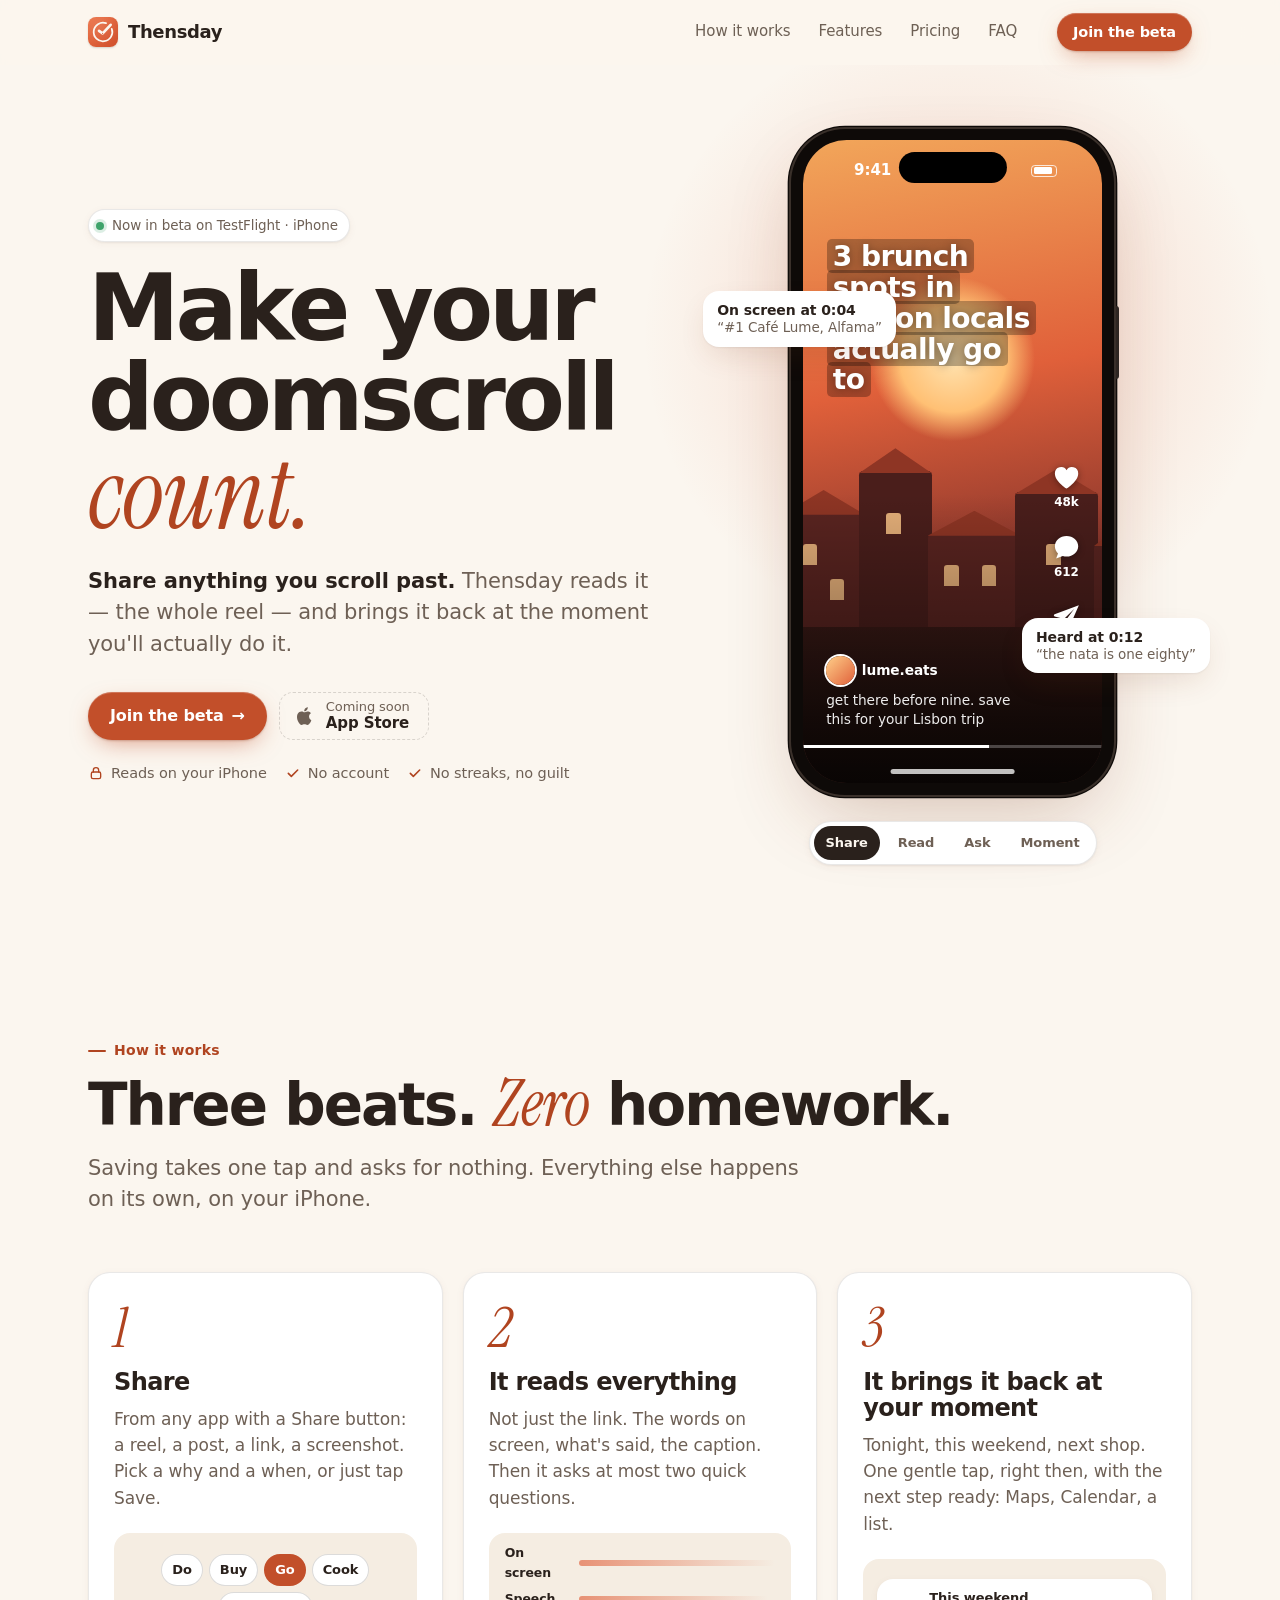
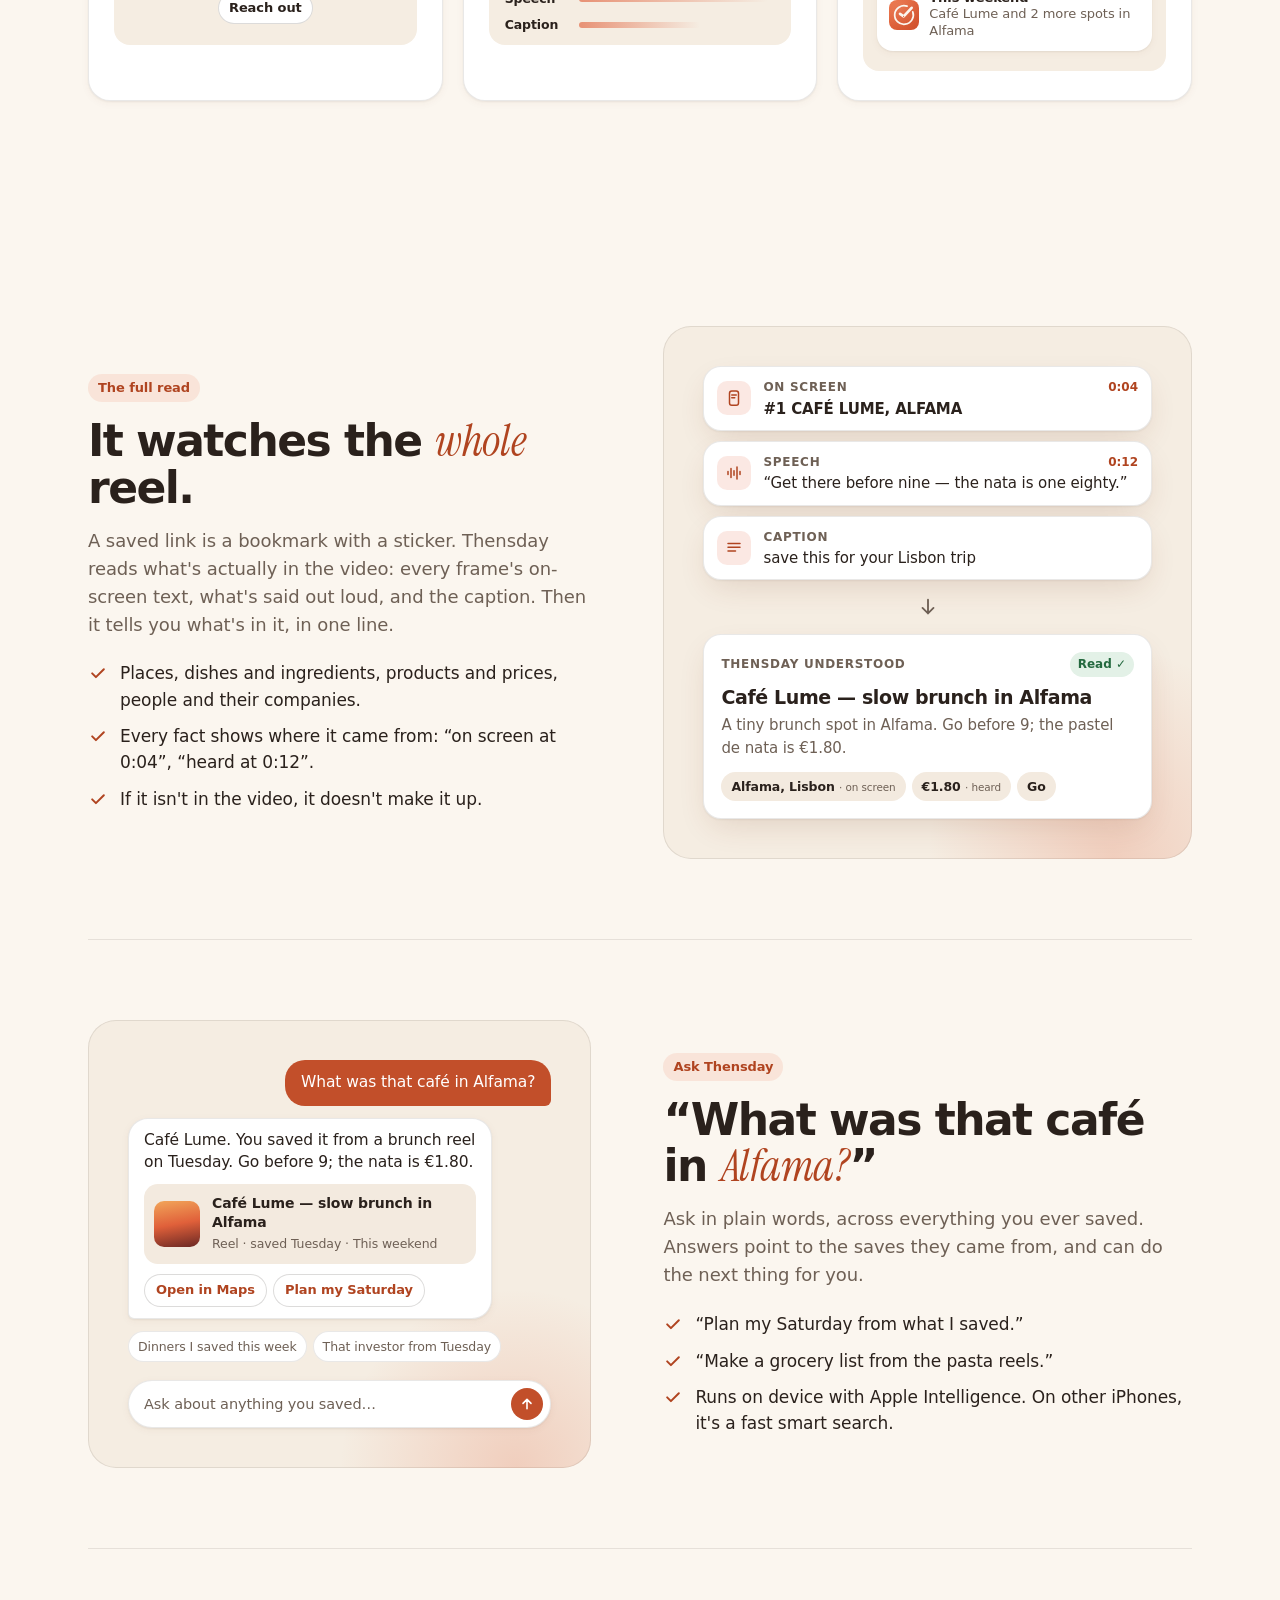
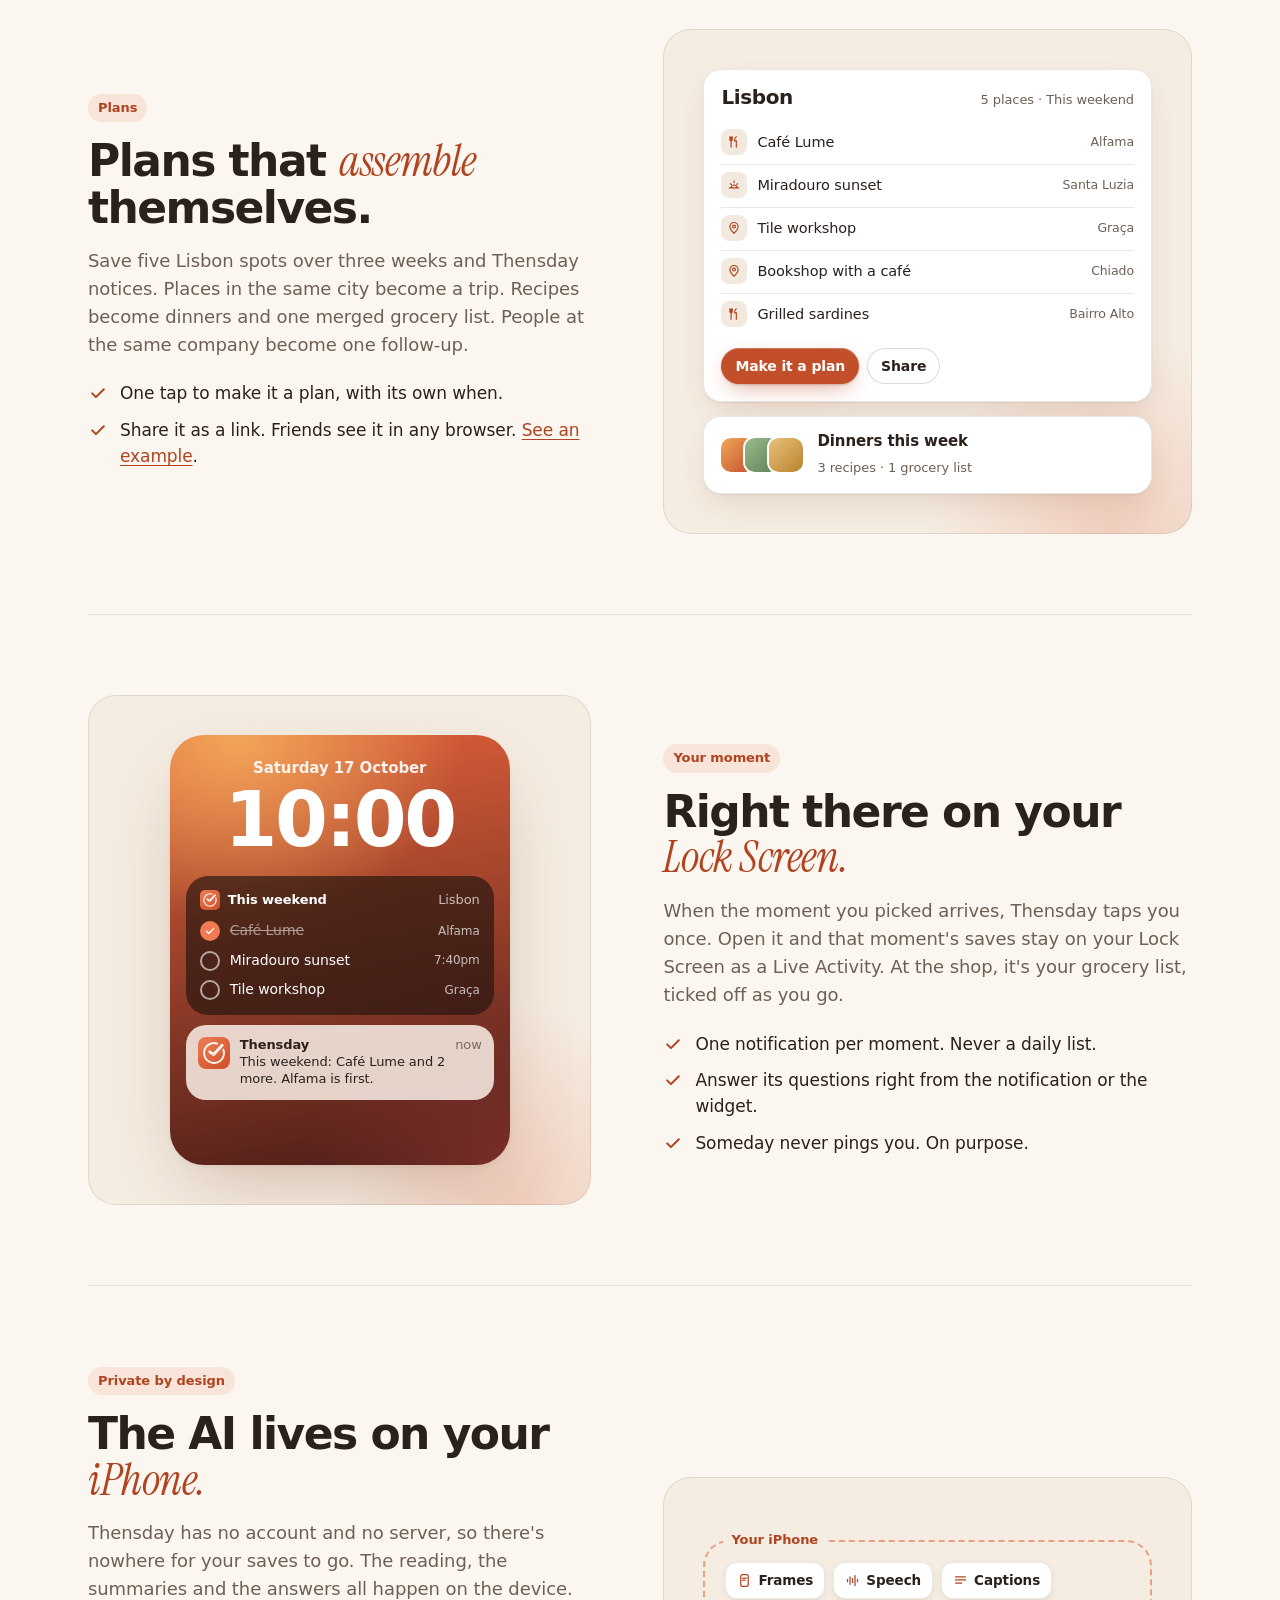
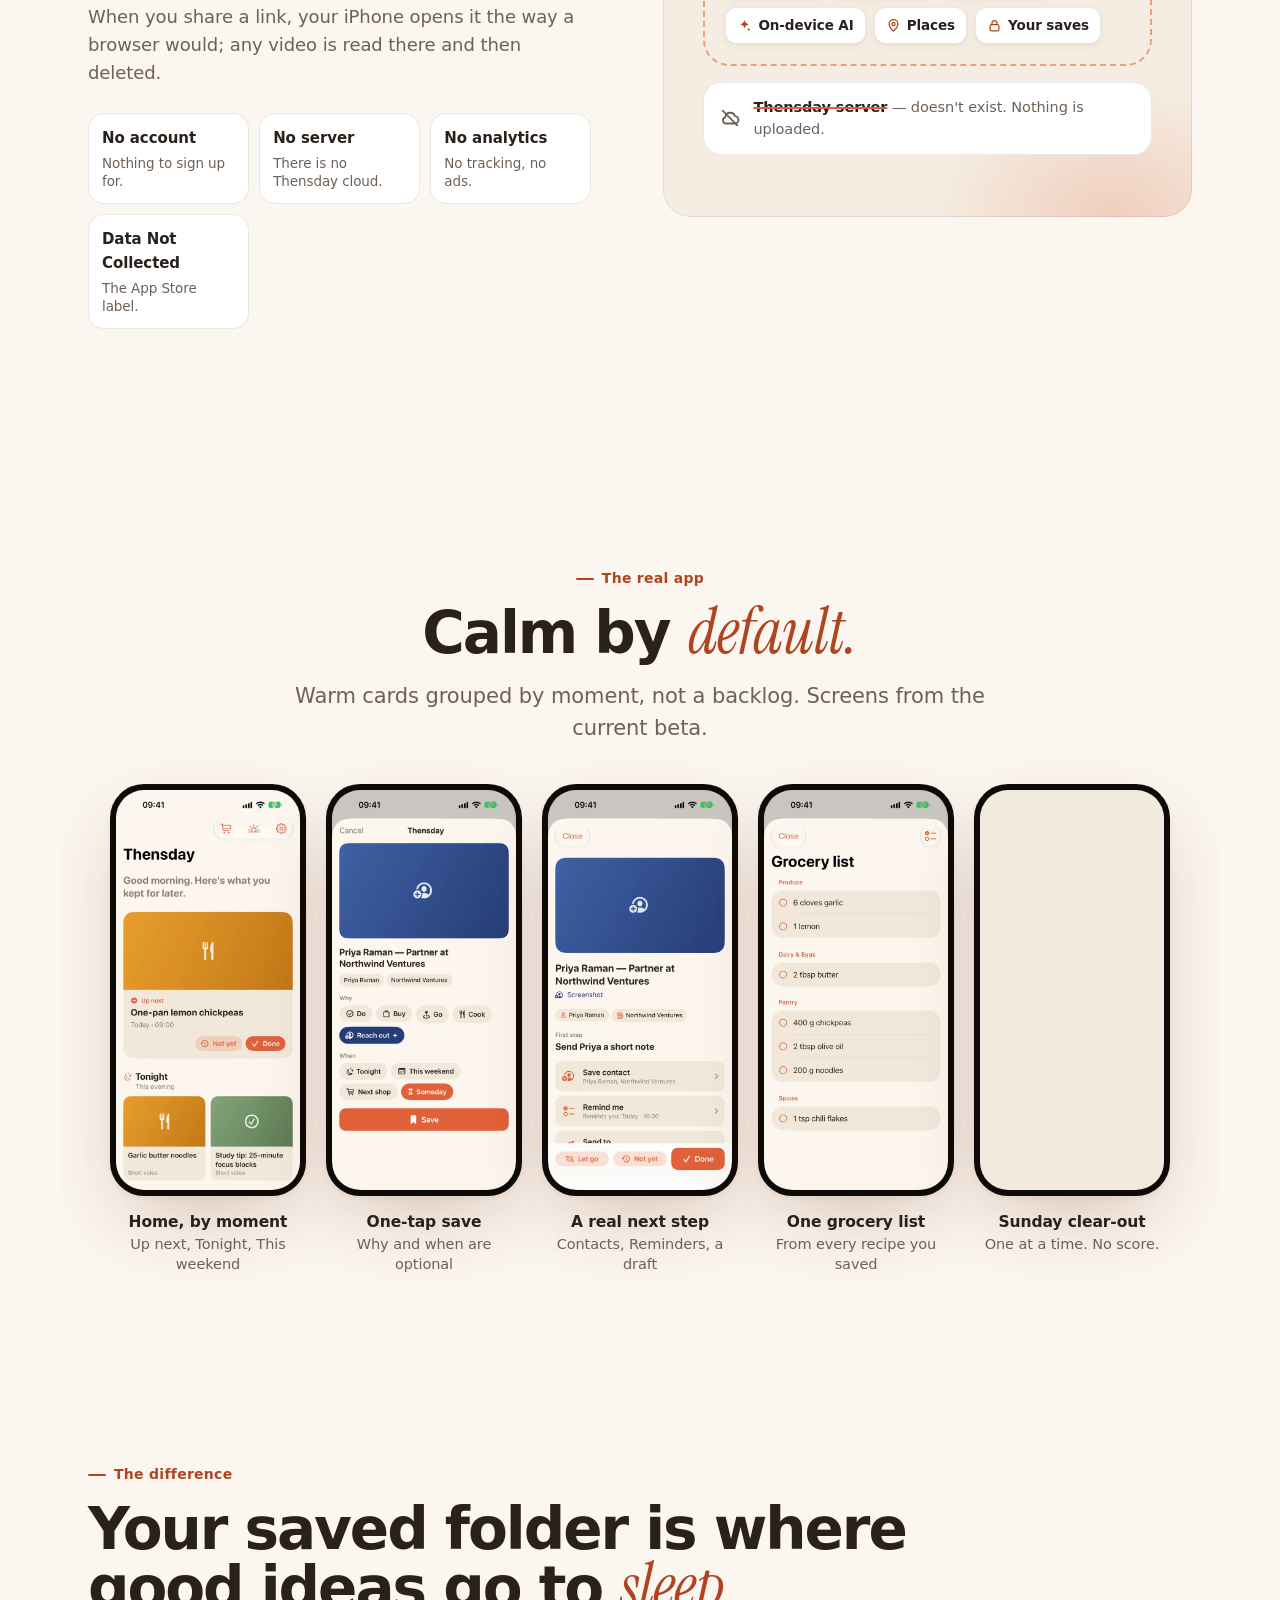
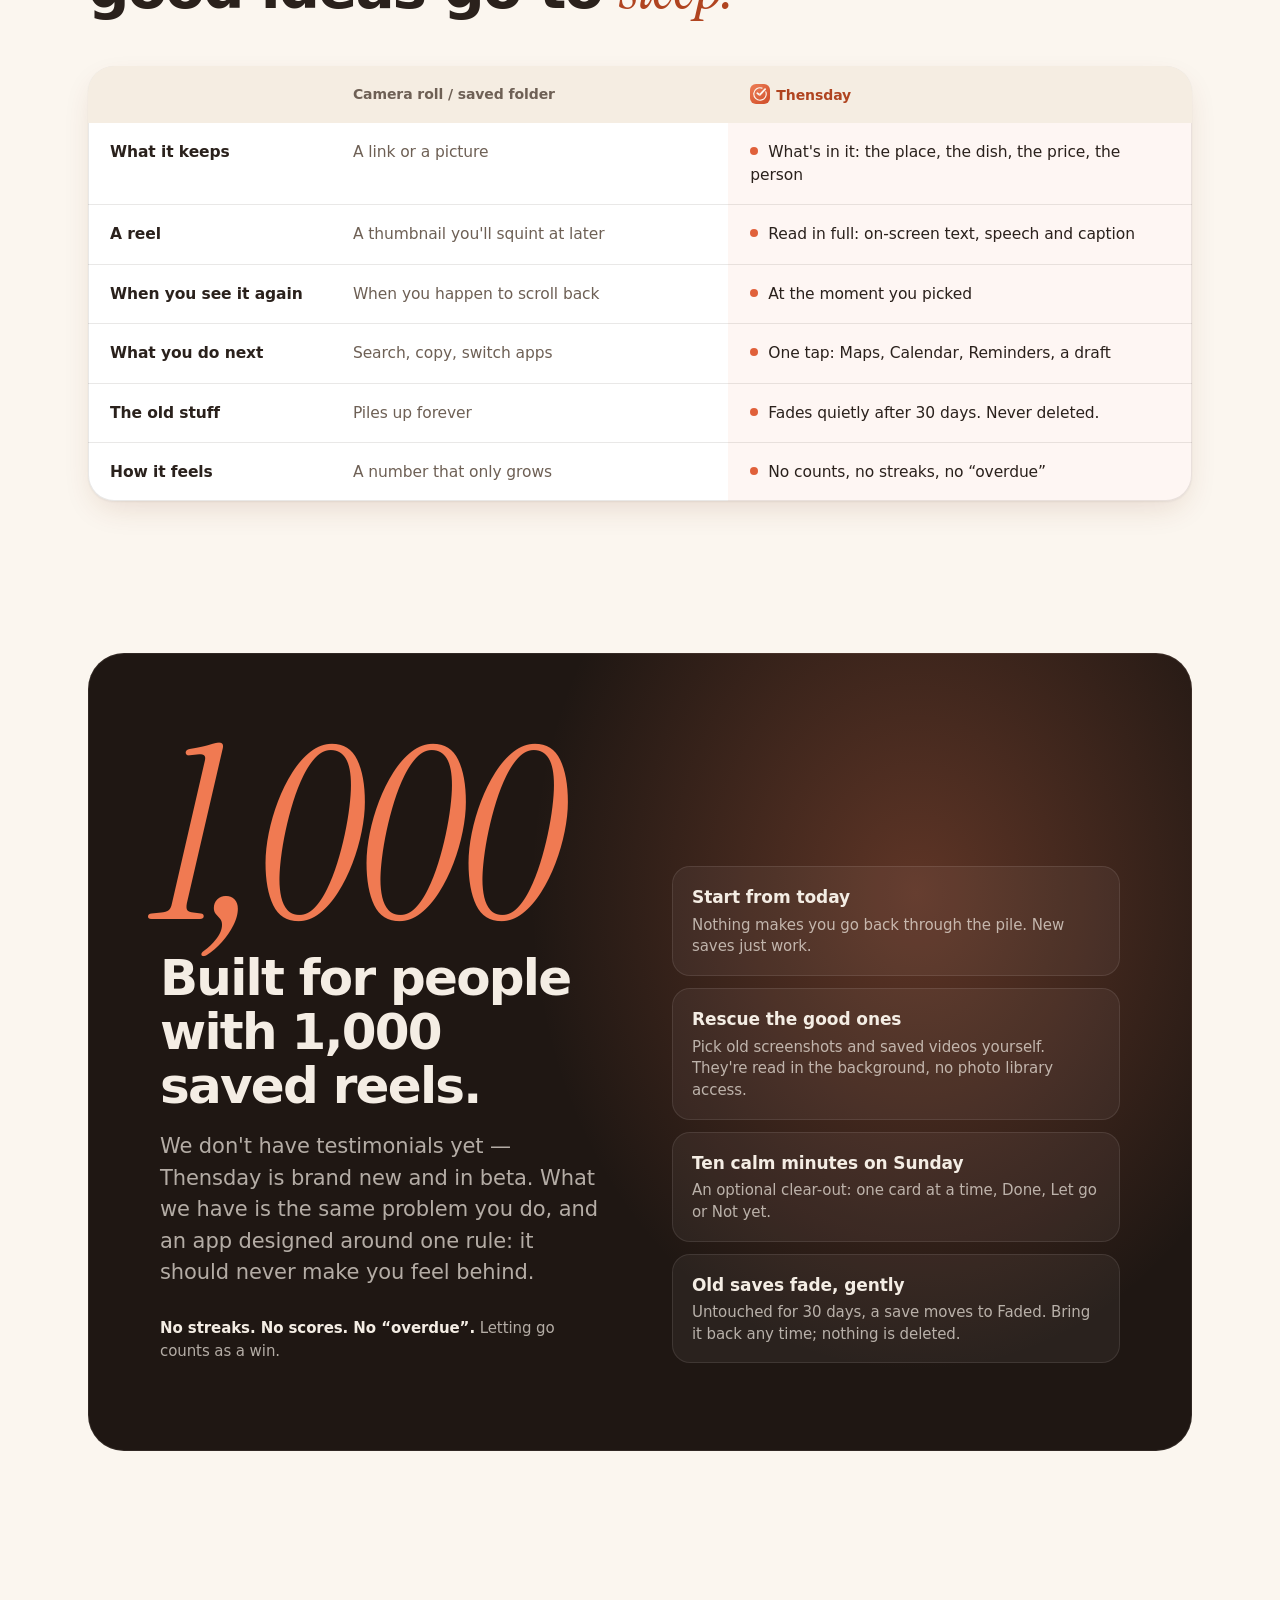
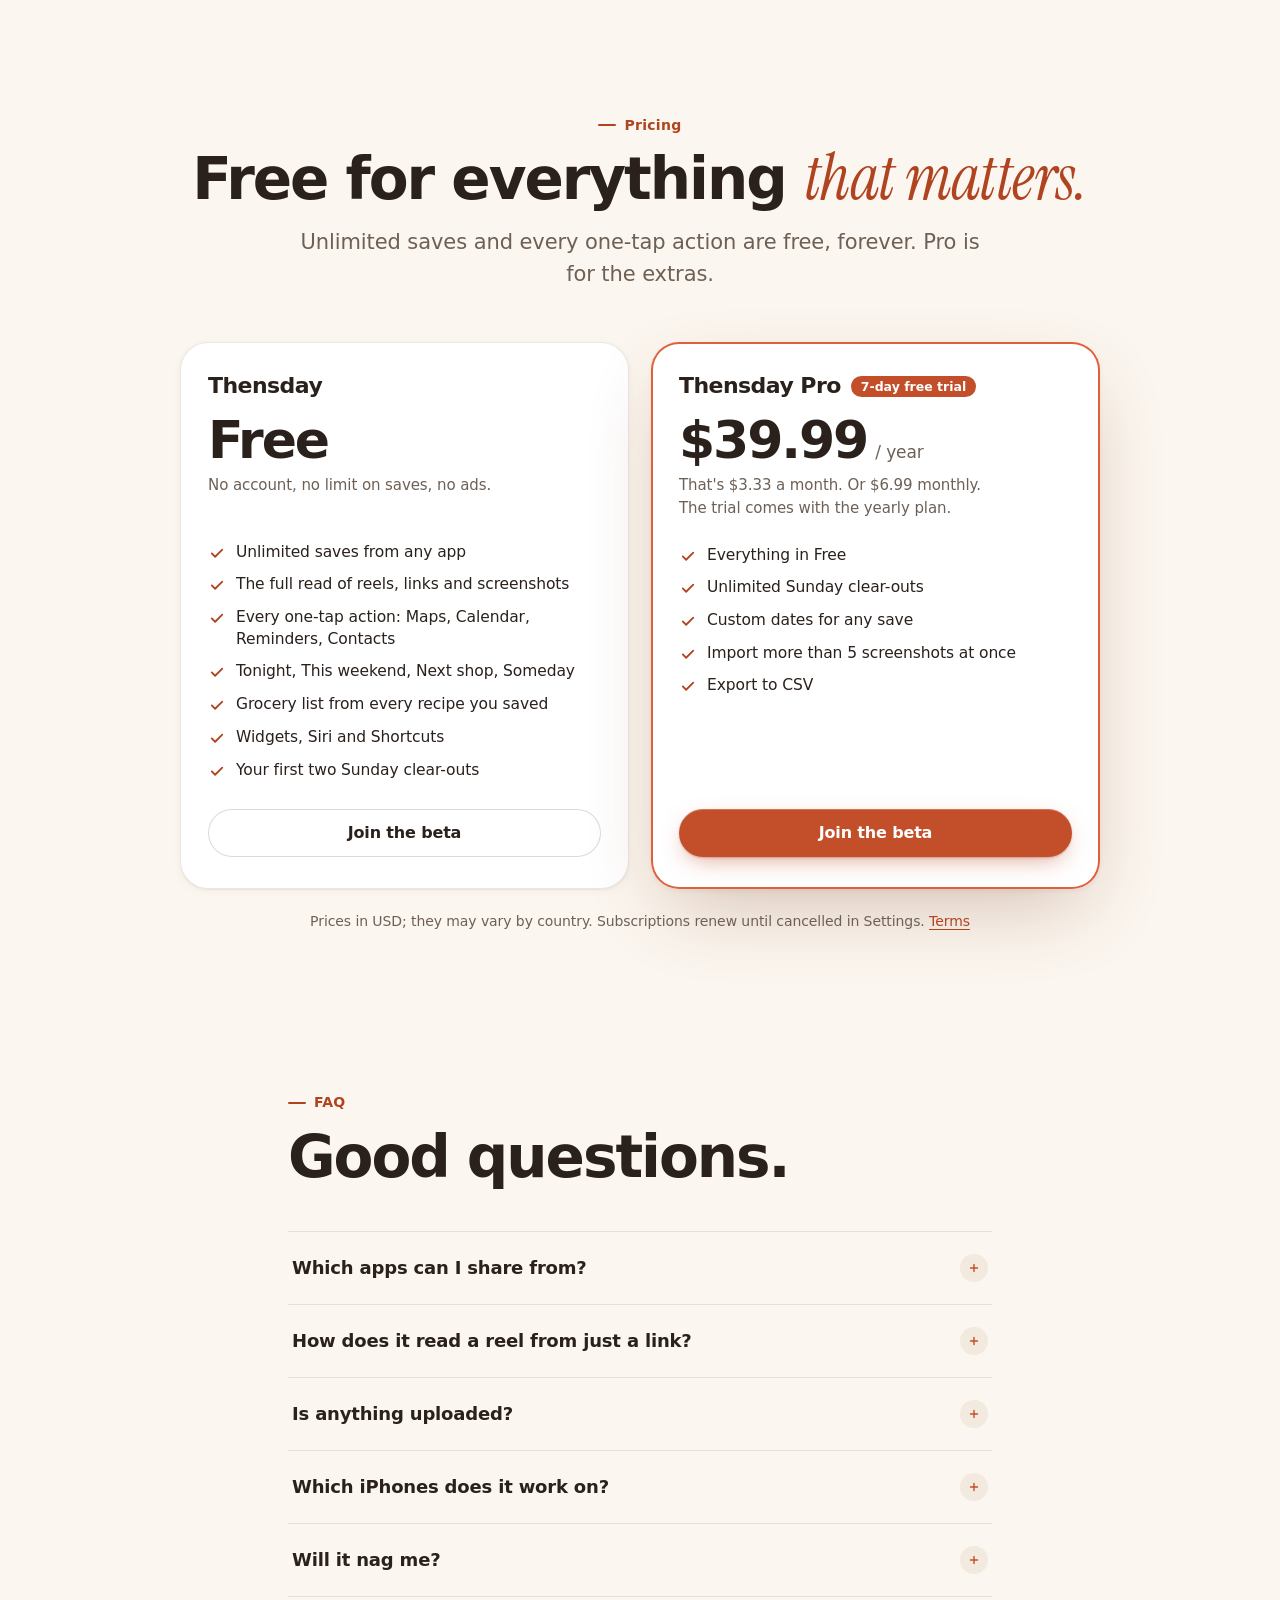
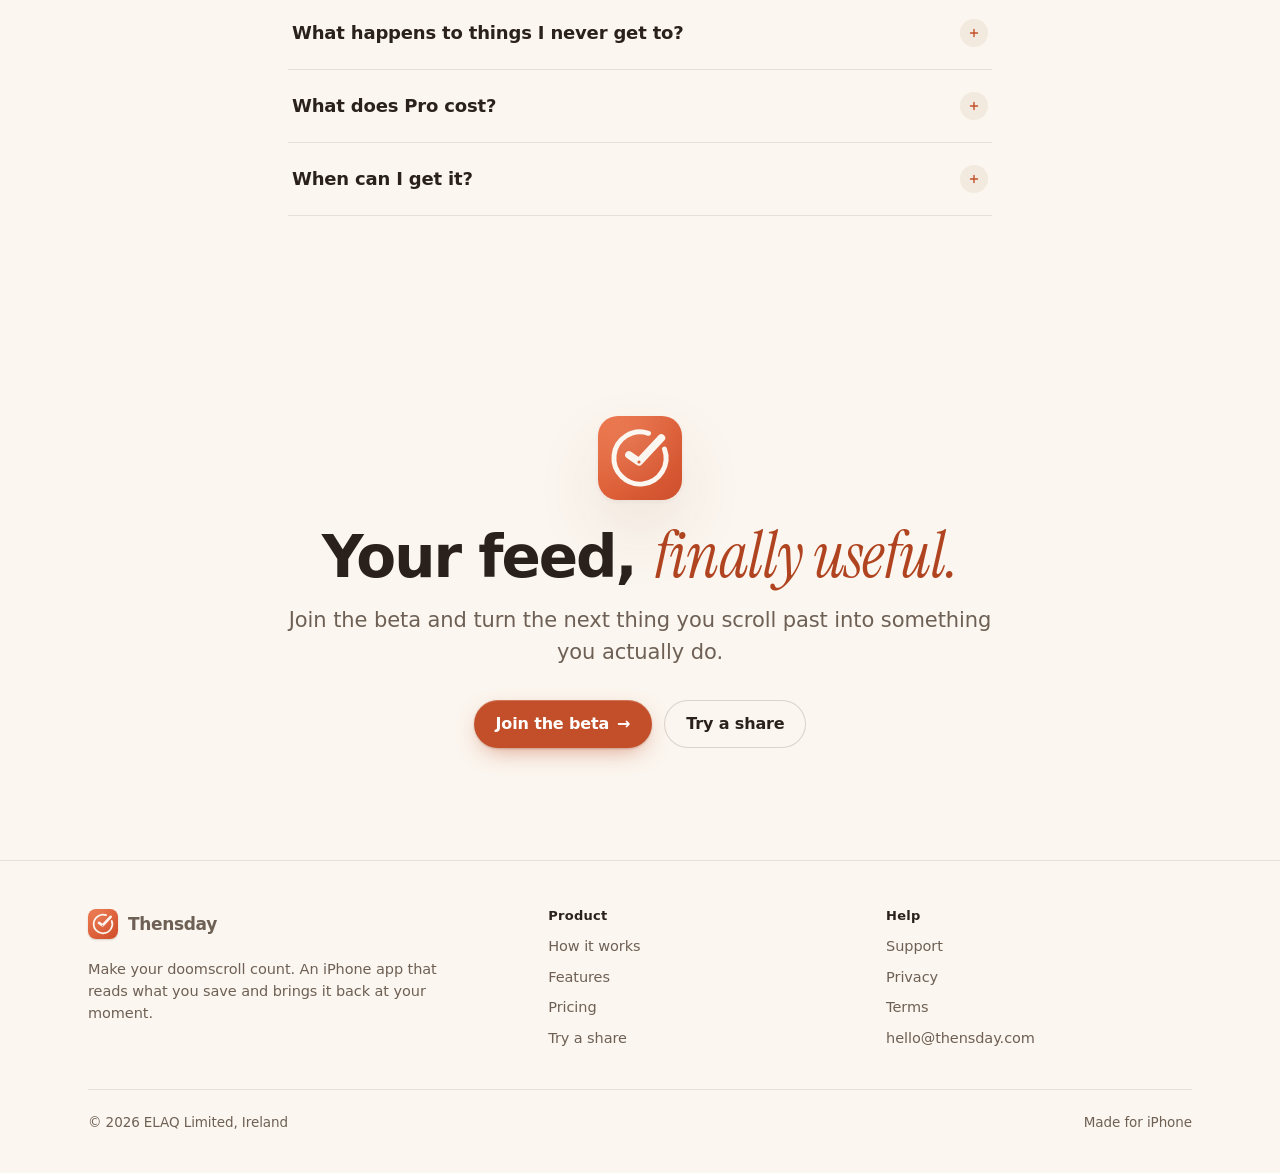
==== index.html @ b0e35c25 "Thensday website" ====
<!doctype html>
<!-- CONTACT_EMAIL = "hello@thensday.com" -->
<html lang="en">
<head>
<meta charset="utf-8">
<meta name="viewport" content="width=device-width, initial-scale=1, viewport-fit=cover">
<meta name="color-scheme" content="light dark">
<meta name="theme-color" content="#FBF6EF" media="(prefers-color-scheme: light)">
<meta name="theme-color" content="#16110E" media="(prefers-color-scheme: dark)">
<title>Thensday — Make your doomscroll count</title>
<meta name="description" content="Share anything you scroll past. Thensday reads it — the whole reel — and brings it back at the moment you'll actually do it. On-device AI for iPhone. No account, no streaks.">
<link rel="canonical" href="https://thensday.com/">
<meta property="og:type" content="website">
<meta property="og:site_name" content="Thensday">
<meta property="og:url" content="https://thensday.com/">
<meta property="og:title" content="Thensday — Make your doomscroll count">
<meta property="og:description" content="Share anything you scroll past. Thensday reads the whole reel and brings it back at the moment you'll actually do it.">
<meta property="og:image" content="https://thensday.com/og-image.png">
<meta property="og:image:width" content="1200">
<meta property="og:image:height" content="630">
<meta property="og:image:alt" content="Thensday: Make your doomscroll count. A reel turns into a plan for Saturday morning.">
<meta name="twitter:card" content="summary_large_image">
<meta name="twitter:title" content="Thensday — Make your doomscroll count">
<meta name="twitter:description" content="Share anything you scroll past. Thensday reads the whole reel and brings it back at the moment you'll actually do it.">
<meta name="twitter:image" content="https://thensday.com/og-image.png">
<link rel="icon" href="/icon.svg" type="image/svg+xml">
<link rel="icon" href="/favicon-32.png" type="image/png" sizes="32x32">
<link rel="apple-touch-icon" href="/apple-touch-icon.png">
<link rel="preconnect" href="https://fonts.googleapis.com">
<link rel="preconnect" href="https://fonts.gstatic.com" crossorigin>
<link rel="stylesheet" href="https://fonts.googleapis.com/css2?family=Instrument+Serif:ital@1&display=swap">
<link rel="stylesheet" href="/style.css?v=5">
<script>document.documentElement.classList.add('js')</script>
</head>
<body>
<a class="skip" href="#main">Skip to content</a>

<svg width="0" height="0" style="position:absolute" aria-hidden="true">
  <symbol id="i-check" viewBox="0 0 24 24" fill="none" stroke="currentColor" stroke-width="2.4" stroke-linecap="round" stroke-linejoin="round"><path d="M5 12.5l4.5 4.5L19 7.5"/></symbol>
  <symbol id="i-pin" viewBox="0 0 24 24" fill="none" stroke="currentColor" stroke-width="2" stroke-linecap="round" stroke-linejoin="round"><path d="M12 21s-7-6.1-7-11.5A7 7 0 0 1 19 9.5C19 14.9 12 21 12 21z"/><circle cx="12" cy="9.5" r="2.5"/></symbol>
  <symbol id="i-screen" viewBox="0 0 24 24" fill="none" stroke="currentColor" stroke-width="2" stroke-linecap="round" stroke-linejoin="round"><rect x="6" y="2.5" width="12" height="19" rx="3"/><path d="M9 8h6M9 11.5h4"/></symbol>
  <symbol id="i-wave" viewBox="0 0 24 24" fill="none" stroke="currentColor" stroke-width="2" stroke-linecap="round"><path d="M4 10v4M8 6v12M12 9v6M16 4v16M20 10v4"/></symbol>
  <symbol id="i-text" viewBox="0 0 24 24" fill="none" stroke="currentColor" stroke-width="2" stroke-linecap="round"><path d="M4 6h16M4 11h16M4 16h10"/></symbol>
  <symbol id="i-down" viewBox="0 0 24 24" fill="none" stroke="currentColor" stroke-width="2" stroke-linecap="round" stroke-linejoin="round"><path d="M12 4v15M6 13l6 6 6-6"/></symbol>
  <symbol id="i-heart" viewBox="0 0 24 24" fill="currentColor"><path d="M12 20.5S3 15 3 8.8A4.8 4.8 0 0 1 12 6.4a4.8 4.8 0 0 1 9 2.4C21 15 12 20.5 12 20.5z"/></symbol>
  <symbol id="i-bubble" viewBox="0 0 24 24" fill="currentColor"><path d="M12 3c5 0 9 3.6 9 8s-4 8-9 8c-1 0-2-.1-2.9-.4L4 20.5l1.4-3.9C4 15.1 3 13.1 3 11c0-4.4 4-8 9-8z"/></symbol>
  <symbol id="i-send" viewBox="0 0 24 24" fill="currentColor"><path d="M21.5 3.2 2.8 10.3c-.8.3-.8 1.5.1 1.7l7.2 1.9 1.9 7.2c.2.9 1.4 1 1.7.1L21.5 3.2zM10.6 13.4 18 6l-6.3 8.5z"/></symbol>
  <symbol id="i-map" viewBox="0 0 24 24" fill="none" stroke="currentColor" stroke-width="2" stroke-linecap="round" stroke-linejoin="round"><path d="M9 4 3 6.5v13.5l6-2.5 6 2.5 6-2.5V4l-6 2.5L9 4zM9 4v13.5M15 6.5V20"/></symbol>
  <symbol id="i-sun" viewBox="0 0 24 24" fill="none" stroke="currentColor" stroke-width="2" stroke-linecap="round"><path d="M4 17h16M7 17a5 5 0 0 1 10 0M12 5v3M5.6 9.6l1.8 1.4M18.4 9.6 16.6 11"/></symbol>
  <symbol id="i-fork" viewBox="0 0 24 24" fill="none" stroke="currentColor" stroke-width="2" stroke-linecap="round"><path d="M7 3v8M5 3v5a2 2 0 0 0 4 0V3M7 11v10M16 3c-2 1-3 4-3 7h3v11"/></symbol>
  <symbol id="i-euro" viewBox="0 0 24 24" fill="none" stroke="currentColor" stroke-width="2" stroke-linecap="round"><path d="M17 6.5A6.5 6.5 0 1 0 17 17.5M4 10.5h9M4 13.5h9"/></symbol>
  <symbol id="i-clock" viewBox="0 0 24 24" fill="none" stroke="currentColor" stroke-width="2" stroke-linecap="round"><circle cx="12" cy="12" r="8.5"/><path d="M12 7.5V12l3 2"/></symbol>
  <symbol id="i-up" viewBox="0 0 24 24" fill="none" stroke="currentColor" stroke-width="2.4" stroke-linecap="round" stroke-linejoin="round"><path d="M12 19V5M6 11l6-6 6 6"/></symbol>
  <symbol id="i-lock" viewBox="0 0 24 24" fill="none" stroke="currentColor" stroke-width="2" stroke-linecap="round"><rect x="5" y="10.5" width="14" height="10" rx="2.5"/><path d="M8 10.5V8a4 4 0 0 1 8 0v2.5"/></symbol>
  <symbol id="i-cloud" viewBox="0 0 24 24" fill="none" stroke="currentColor" stroke-width="2" stroke-linecap="round" stroke-linejoin="round"><path d="M7 18h10a4 4 0 0 0 .5-8 5.5 5.5 0 0 0-10.7 1.4A3.4 3.4 0 0 0 7 18zM4 4l16 16"/></symbol>
  <symbol id="i-spark" viewBox="0 0 24 24" fill="currentColor"><path d="M12 2.5c.5 4.6 2.9 7 7.5 7.5-4.6.5-7 2.9-7.5 7.5-.5-4.6-2.9-7-7.5-7.5 4.6-.5 7-2.9 7.5-7.5zM19 15.5c.2 1.8 1.2 2.8 3 3-1.8.2-2.8 1.2-3 3-.2-1.8-1.2-2.8-3-3 1.8-.2 2.8-1.2 3-3z"/></symbol>
  <symbol id="i-apple" viewBox="0 0 24 24" fill="currentColor"><path d="M16.4 12.6c0-2.4 2-3.5 2.1-3.6-1.1-1.7-2.9-1.9-3.5-1.9-1.5-.2-2.9.9-3.7.9-.8 0-1.9-.9-3.2-.8-1.6 0-3.1 1-4 2.4-1.7 3-.4 7.4 1.2 9.8.8 1.2 1.8 2.5 3 2.4 1.2 0 1.7-.8 3.1-.8 1.5 0 1.9.8 3.2.8 1.3 0 2.2-1.2 3-2.4.9-1.4 1.3-2.7 1.3-2.8 0 0-2.5-1-2.5-4zM14 5.4c.7-.8 1.1-1.9 1-3-1 0-2.1.7-2.8 1.5-.6.7-1.2 1.8-1 2.9 1.1.1 2.1-.6 2.8-1.4z"/></symbol>
</svg>

<header class="nav" id="nav">
  <div class="wrap nav-in">
    <a class="brand" href="/" aria-label="Thensday home"><img src="/icon.svg" alt="" width="30" height="30"><span>Thensday</span></a>
    <nav class="nav-links" aria-label="Primary">
      <a href="#how">How it works</a>
      <a href="#features">Features</a>
      <a href="#pricing">Pricing</a>
      <a href="#faq">FAQ</a>
    </nav>
    <a class="btn btn-sm" href="mailto:hello@thensday.com?subject=Thensday%20beta">Join the beta</a>
  </div>
</header>

<main id="main">

<!-- ================= HERO ================= -->
<section class="hero">
  <div class="wrap hero-grid">
    <div class="hero-copy">
      <span class="pill-badge"><span class="dot" aria-hidden="true"></span>Now in beta on TestFlight · iPhone</span>
      <h1>Make your doomscroll <span class="serif">count.</span></h1>
      <p class="lead"><strong>Share anything you scroll past.</strong> Thensday reads it — the whole reel — and brings it back at the moment you'll actually do it.</p>
      <div class="cta-row">
        <a class="btn" href="mailto:hello@thensday.com?subject=Thensday%20beta">Join the beta <span class="arrow" aria-hidden="true">→</span></a>
        <span class="store-soon" role="note"><svg aria-hidden="true"><use href="#i-apple"/></svg><span>Coming soon<b>App Store</b></span></span>
      </div>
      <ul class="fine-list" aria-label="Highlights">
        <li><svg aria-hidden="true"><use href="#i-lock"/></svg>Reads on your iPhone</li>
        <li><svg aria-hidden="true"><use href="#i-check"/></svg>No account</li>
        <li><svg aria-hidden="true"><use href="#i-check"/></svg>No streaks, no guilt</li>
      </ul>
    </div>

    <div class="stage" role="img" aria-label="Animation: a reel about a Lisbon brunch spot is shared to Thensday. Thensday reads the video, writes a short summary, pulls out the place, a price and the opening time, asks two quick questions, and sets it for Saturday morning with Open in Maps.">
      <div class="float-note n1" aria-hidden="true"><b>On screen at 0:04</b>“#1 Café Lume, Alfama”</div>
      <div class="float-note n2" aria-hidden="true"><b>Heard at 0:12</b>“the nata is one eighty”</div>
      <div class="phone" id="phone" aria-hidden="true">
        <div class="screen">
          <div class="island"></div>
          <div class="status"><span>9:41</span><i><b></b></i></div>

          <div class="reel">
            <div class="sun"></div>
            <div class="roofs">
              <span style="left:0;width:8em;height:12em"><i style="left:2em;top:3em"></i><i style="left:4.6em;top:6.4em"></i></span>
              <span style="left:7.4em;width:7em;height:16em;background:#4A1E1B"><i style="left:2.6em;top:4em"></i></span>
              <span style="left:14em;width:9em;height:10em"><i style="left:1.6em;top:3em"></i><i style="left:5.2em;top:3em"></i></span>
              <span style="left:22.4em;width:8em;height:14em;background:#4A1E1B"><i style="left:3em;top:5em"></i></span>
              <span style="left:30em;width:6em;height:9em"></span>
            </div>
            <div class="street"></div>
            <div class="shade"></div>
            <p class="ost a"><span>3 brunch spots in Lisbon locals actually go to</span></p>
            <p class="ost b"><span>#1 Café Lume, Alfama</span></p>
            <div class="rail">
              <div><svg><use href="#i-heart"/></svg>48k</div>
              <div><svg><use href="#i-bubble"/></svg>612</div>
              <div class="share-btn"><svg><use href="#i-send"/></svg>Share</div>
            </div>
            <div class="meta">
              <div class="who"><i></i>lume.eats</div>
              <p>get there before nine. save this for your Lisbon trip</p>
            </div>
            <div class="prog"><i id="prog"></i></div>
          </div>

          <div class="dim"></div>
          <div class="sheet">
            <div class="grab"></div>
            <div class="link"><i></i><div><b>3 brunch spots in Lisbon</b><small>Reel · lume.eats</small></div></div>
            <div class="apps">
              <div class="a1"><span></span>Messages</div>
              <div class="a2"><span></span>Mail</div>
              <div class="th" id="thApp"><span></span>Thensday</div>
              <div class="a3"><span></span>Notes</div>
            </div>
          </div>

          <div class="tcard">
            <div class="tc-head"><span class="x">Cancel</span><b>Thensday</b><span class="badge-read" id="readBadge">Read ✓</span></div>
            <div class="tc-thumb">
              <div class="reading" id="reading"><div>
                <svg class="ring" viewBox="0 0 36 36"><circle class="bg" cx="18" cy="18" r="15.9"/><circle class="fg" id="ring" cx="18" cy="18" r="15.9" pathLength="100"/></svg>
                <p id="readStep">Watching… 0%</p>
              </div></div>
            </div>
            <p class="tc-title">Café Lume — slow brunch in Alfama</p>
            <p class="tc-sum" id="sum"></p>
            <div class="facts">
              <span class="fact" data-f="0"><svg><use href="#i-pin"/></svg>Alfama, Lisbon <small>on screen</small></span>
              <span class="fact" data-f="1"><svg><use href="#i-euro"/></svg>Nata €1.80 <small>heard</small></span>
              <span class="fact" data-f="2"><svg><use href="#i-clock"/></svg>Before 9am <small>caption</small></span>
            </div>
            <div class="qs">
              <div class="q" data-q="0"><p>Save all 3 spots, or just this one?</p><div class="chips"><span class="chip" id="c1">All 3</span><span class="chip">Just Café Lume</span></div></div>
              <div class="q" data-q="1"><p>When will you go?</p><div class="chips"><span class="chip" id="c2">Saturday morning</span><span class="chip">Someday</span></div></div>
            </div>
            <div class="moment" id="moment">
              <span class="mi"><svg><use href="#i-sun"/></svg></span>
              <span><b>Saturday morning</b><small>Open in Maps</small></span>
              <span class="go">3 spots</span>
            </div>
          </div>

          <div class="saved-toast" id="toast"><i><svg><use href="#i-check"/></svg></i>Saved for Saturday</div>
          <div class="tap" id="tap"></div>
          <div class="home-ind"></div>
        </div>
      </div>
      <div class="beats" aria-hidden="true"><span data-b="0" class="on">Share</span><span data-b="1">Read</span><span data-b="2">Ask</span><span data-b="3">Moment</span></div>
    </div>
  </div>
</section>

<!-- ================= HOW ================= -->
<section class="sec" id="how" style="padding-top:56px">
  <div class="wrap">
    <p class="kicker rv">How it works</p>
    <h2 class="h2 rv">Three beats. <span class="serif em">Zero</span> homework.</h2>
    <p class="lead rv">Saving takes one tap and asks for nothing. Everything else happens on its own, on your iPhone.</p>
    <ol class="steps" style="list-style:none;padding:0">
      <li class="step rv">
        <span class="num">1</span>
        <h3>Share</h3>
        <p>From any app with a Share button: a reel, a post, a link, a screenshot. Pick a why and a when, or just tap Save.</p>
        <div class="viz" aria-hidden="true"><div class="mini-chips"><span class="mc">Do</span><span class="mc">Buy</span><span class="mc on">Go</span><span class="mc">Cook</span><span class="mc">Reach out</span></div></div>
      </li>
      <li class="step rv d1">
        <span class="num">2</span>
        <h3>It reads everything</h3>
        <p>Not just the link. The words on screen, what's said, the caption. Then it asks at most two quick questions.</p>
        <div class="viz" aria-hidden="true"><div class="lanes">
          <div class="lane"><b>On screen</b><i></i></div>
          <div class="lane"><b>Speech</b><i style="width:70%;flex:none"></i></div>
          <div class="lane"><b>Caption</b><i style="width:45%;flex:none"></i></div>
        </div></div>
      </li>
      <li class="step rv d2">
        <span class="num">3</span>
        <h3>It brings it back at your moment</h3>
        <p>Tonight, this weekend, next shop. One gentle tap, right then, with the next step ready: Maps, Calendar, a list.</p>
        <div class="viz" aria-hidden="true"><div class="notif"><img src="/icon.svg" alt=""><div><b>This weekend</b><span>Café Lume and 2 more spots in Alfama</span></div></div></div>
      </li>
    </ol>
  </div>
</section>

<!-- ================= FEATURES ================= -->
<section class="sec" id="features" style="padding-top:0">
  <div class="wrap">

    <!-- full read -->
    <div class="feature">
      <div class="f-copy rv">
        <span class="tag">The full read</span>
        <h3>It watches the <span class="serif">whole</span> reel.</h3>
        <p>A saved link is a bookmark with a sticker. Thensday reads what's actually in the video: every frame's on-screen text, what's said out loud, and the caption. Then it tells you what's in it, in one line.</p>
        <ul>
          <li><svg aria-hidden="true"><use href="#i-check"/></svg><span>Places, dishes and ingredients, products and prices, people and their companies.</span></li>
          <li><svg aria-hidden="true"><use href="#i-check"/></svg><span>Every fact shows where it came from: “on screen at 0:04”, “heard at 0:12”.</span></li>
          <li><svg aria-hidden="true"><use href="#i-check"/></svg><span>If it isn't in the video, it doesn't make it up.</span></li>
        </ul>
      </div>
      <div class="f-viz rv d1" aria-label="Example: three sources from one reel combine into one understanding." role="img">
        <div class="evidence" aria-hidden="true">
          <div class="card ev"><span class="ic"><svg><use href="#i-screen"/></svg></span><div><small>On screen <em>0:04</em></small><p class="ocr">#1 CAFÉ LUME, ALFAMA</p></div></div>
          <div class="card ev"><span class="ic"><svg><use href="#i-wave"/></svg></span><div><small>Speech <em>0:12</em></small><p>“Get there before nine — the nata is one eighty.”</p></div></div>
          <div class="card ev"><span class="ic"><svg><use href="#i-text"/></svg></span><div><small>Caption</small><p>save this for your Lisbon trip</p></div></div>
          <div class="merge"><svg><use href="#i-down"/></svg></div>
          <div class="card understood">
            <div class="lbl"><span>Thensday understood</span><span class="read-ok">Read ✓</span></div>
            <h4>Café Lume — slow brunch in Alfama</h4>
            <p>A tiny brunch spot in Alfama. Go before 9; the pastel de nata is €1.80.</p>
            <div class="pills"><span class="pl">Alfama, Lisbon <small>· on screen</small></span><span class="pl">€1.80 <small>· heard</small></span><span class="pl">Go</span></div>
          </div>
        </div>
      </div>
    </div>

    <!-- ask -->
    <div class="feature flip">
      <div class="f-copy rv">
        <span class="tag">Ask Thensday</span>
        <h3>“What was that café in <span class="serif">Alfama?</span>”</h3>
        <p>Ask in plain words, across everything you ever saved. Answers point to the saves they came from, and can do the next thing for you.</p>
        <ul>
          <li><svg aria-hidden="true"><use href="#i-check"/></svg><span>“Plan my Saturday from what I saved.”</span></li>
          <li><svg aria-hidden="true"><use href="#i-check"/></svg><span>“Make a grocery list from the pasta reels.”</span></li>
          <li><svg aria-hidden="true"><use href="#i-check"/></svg><span>Runs on device with Apple Intelligence. On other iPhones, it's a fast smart search.</span></li>
        </ul>
      </div>
      <div class="f-viz rv d1" role="img" aria-label="Example chat: asking what the café in Alfama was, and Thensday answering with the saved reel and actions.">
        <div class="chat" aria-hidden="true">
          <div class="bubble me">What was that café in Alfama?</div>
          <div class="bubble ai">Café Lume. You saved it from a brunch reel on Tuesday. Go before 9; the nata is €1.80.
            <div class="cite"><i></i><div><b>Café Lume — slow brunch in Alfama</b><span>Reel · saved Tuesday · This weekend</span></div></div>
            <div class="acts"><span class="act">Open in Maps</span><span class="act">Plan my Saturday</span></div>
          </div>
          <div class="suggest"><span>Dinners I saved this week</span><span>That investor from Tuesday</span></div>
          <div class="ask-bar"><span>Ask about anything you saved…</span><i><svg><use href="#i-up"/></svg></i></div>
        </div>
      </div>
    </div>

    <!-- plans -->
    <div class="feature">
      <div class="f-copy rv">
        <span class="tag">Plans</span>
        <h3>Plans that <span class="serif">assemble</span> themselves.</h3>
        <p>Save five Lisbon spots over three weeks and Thensday notices. Places in the same city become a trip. Recipes become dinners and one merged grocery list. People at the same company become one follow-up.</p>
        <ul>
          <li><svg aria-hidden="true"><use href="#i-check"/></svg><span>One tap to make it a plan, with its own when.</span></li>
          <li><svg aria-hidden="true"><use href="#i-check"/></svg><span>Share it as a link. Friends see it in any browser. <a href="/p/#v1.[base64]">See an example</a>.</span></li>
        </ul>
      </div>
      <div class="f-viz rv d1" role="img" aria-label="Example: a suggested plan, Lisbon, five places, and a dinners plan with three recipes and one grocery list.">
        <div class="plans" aria-hidden="true">
          <div class="card plan">
            <div class="plan-h"><h4>Lisbon</h4><span>5 places · This weekend</span></div>
            <ol>
              <li><i><svg><use href="#i-fork"/></svg></i>Café Lume <em>Alfama</em></li>
              <li><i><svg><use href="#i-sun"/></svg></i>Miradouro sunset <em>Santa Luzia</em></li>
              <li><i><svg><use href="#i-pin"/></svg></i>Tile workshop <em>Graça</em></li>
              <li><i><svg><use href="#i-pin"/></svg></i>Bookshop with a café <em>Chiado</em></li>
              <li><i><svg><use href="#i-fork"/></svg></i>Grilled sardines <em>Bairro Alto</em></li>
            </ol>
            <div class="plan-f"><span class="btn">Make it a plan</span><span class="btn btn-ghost">Share</span></div>
          </div>
          <div class="card plan small">
            <div class="stack"><i style="background:linear-gradient(135deg,#F2A65A,#C24F2A)"></i><i style="background:linear-gradient(135deg,#9DBB8E,#5C7F55)"></i><i style="background:linear-gradient(135deg,#E8C27A,#B9822E)"></i></div>
            <div><b>Dinners this week</b><span>3 recipes · 1 grocery list</span></div>
          </div>
        </div>
      </div>
    </div>

    <!-- lock screen -->
    <div class="feature flip">
      <div class="f-copy rv">
        <span class="tag">Your moment</span>
        <h3>Right there on your <span class="serif">Lock Screen.</span></h3>
        <p>When the moment you picked arrives, Thensday taps you once. Open it and that moment's saves stay on your Lock Screen as a Live Activity. At the shop, it's your grocery list, ticked off as you go.</p>
        <ul>
          <li><svg aria-hidden="true"><use href="#i-check"/></svg><span>One notification per moment. Never a daily list.</span></li>
          <li><svg aria-hidden="true"><use href="#i-check"/></svg><span>Answer its questions right from the notification or the widget.</span></li>
          <li><svg aria-hidden="true"><use href="#i-check"/></svg><span>Someday never pings you. On purpose.</span></li>
        </ul>
      </div>
      <div class="f-viz rv d1" role="img" aria-label="Example Lock Screen on Saturday at 10:00 showing a This weekend Live Activity with three saves, one ticked off, and a gentle notification.">
        <div class="lock-wrap" aria-hidden="true">
          <div class="lock">
            <p class="date">Saturday 17 October</p>
            <p class="time">10:00</p>
            <div class="la">
              <div class="la-h"><img src="/icon.svg" alt="">This weekend<span>Lisbon</span></div>
              <ul>
                <li class="done"><i><svg><use href="#i-check"/></svg></i><span>Café Lume</span><em>Alfama</em></li>
                <li><i></i><span>Miradouro sunset</span><em>7:40pm</em></li>
                <li><i></i><span>Tile workshop</span><em>Graça</em></li>
              </ul>
            </div>
            <div class="lnotif"><img src="/icon.svg" alt=""><div><b>Thensday <em>now</em></b>This weekend: Café Lume and 2 more. Alfama is first.</div></div>
          </div>
        </div>
      </div>
    </div>

    <!-- private -->
    <div class="feature">
      <div class="f-copy rv">
        <span class="tag">Private by design</span>
        <h3>The AI lives on your <span class="serif">iPhone.</span></h3>
        <p>Thensday has no account and no server, so there's nowhere for your saves to go. The reading, the summaries and the answers all happen on the device. When you share a link, your iPhone opens it the way a browser would; any video is read there and then deleted.</p>
        <div class="no-grid">
          <div class="no"><b>No account</b><span>Nothing to sign up for.</span></div>
          <div class="no"><b>No server</b><span>There is no Thensday cloud.</span></div>
          <div class="no"><b>No analytics</b><span>No tracking, no ads.</span></div>
          <div class="no"><b>Data Not Collected</b><span>The App Store label.</span></div>
        </div>
      </div>
      <div class="f-viz rv d1" role="img" aria-label="Diagram: frames, speech, captions, the AI model and your saves all stay inside your iPhone. A Thensday server does not exist.">
        <div class="vault" aria-hidden="true">
          <div class="device"><b>Your iPhone</b>
            <div class="inside">
              <span><svg><use href="#i-screen"/></svg>Frames</span>
              <span><svg><use href="#i-wave"/></svg>Speech</span>
              <span><svg><use href="#i-text"/></svg>Captions</span>
              <span><svg><use href="#i-spark"/></svg>On-device AI</span>
              <span><svg><use href="#i-pin"/></svg>Places</span>
              <span><svg><use href="#i-lock"/></svg>Your saves</span>
            </div>
          </div>
          <div class="nowhere"><svg><use href="#i-cloud"/></svg><span><s>Thensday server</s> — doesn't exist. Nothing is uploaded.</span></div>
        </div>
      </div>
    </div>

  </div>
</section>

<!-- ================= GALLERY ================= -->
<section class="sec" style="padding-top:24px" aria-labelledby="gal-h">
  <div class="wrap">
    <div class="center">
      <p class="kicker rv">The real app</p>
      <h2 class="h2 rv" id="gal-h">Calm by <span class="serif em">default.</span></h2>
      <p class="lead rv">Warm cards grouped by moment, not a backlog. Screens from the current beta.</p>
    </div>
    <div class="gallery" role="region" tabindex="0" aria-label="App screenshots, scroll sideways">
      <figure class="shot rv"><div class="frame"><picture><source srcset="/img/home-dark.webp" media="(prefers-color-scheme: dark)"><img src="/img/home-light.webp" width="600" height="1305" loading="lazy" decoding="async" alt="Thensday home screen: an Up next card for one-pan lemon chickpeas with Not yet and Done buttons, then a Tonight row of saved cards."></picture></div><figcaption><b>Home, by moment</b>Up next, Tonight, This weekend</figcaption></figure>
      <figure class="shot rv d1"><div class="frame"><picture><source srcset="/img/share-dark.webp" media="(prefers-color-scheme: dark)"><img src="/img/share-light.webp" width="600" height="1305" loading="lazy" decoding="async" alt="The Thensday share card: extracted facts, why chips (Do, Buy, Go, Cook, Reach out) and when chips (Tonight, This weekend, Next shop, Someday), and a Save button."></picture></div><figcaption><b>One-tap save</b>Why and when are optional</figcaption></figure>
      <figure class="shot rv d2"><div class="frame"><picture><source srcset="/img/detail-dark.webp" media="(prefers-color-scheme: dark)"><img src="/img/detail-light.webp" width="600" height="1305" loading="lazy" decoding="async" alt="A saved screenshot of an investor, with a first step, Send Priya a short note, and actions to save the contact and set a reminder."></picture></div><figcaption><b>A real next step</b>Contacts, Reminders, a draft</figcaption></figure>
      <figure class="shot rv"><div class="frame"><picture><source srcset="/img/grocery-dark.webp" media="(prefers-color-scheme: dark)"><img src="/img/grocery-light.webp" width="600" height="1305" loading="lazy" decoding="async" alt="A merged grocery list grouped into Produce, Dairy and Eggs, Pantry and Spices."></picture></div><figcaption><b>One grocery list</b>From every recipe you saved</figcaption></figure>
      <figure class="shot rv d1"><div class="frame"><picture><source srcset="/img/clearout-dark.webp" media="(prefers-color-scheme: dark)"><img src="/img/clearout-light.webp" width="600" height="1305" loading="lazy" decoding="async" alt="Sunday clear-out: one card at a time, with Done, Not yet, Let go and Skip. The header reads One at a time. No score, no rush."></picture></div><figcaption><b>Sunday clear-out</b>One at a time. No score.</figcaption></figure>
    </div>
    <p class="gallery-hint" aria-hidden="true">Swipe for more →</p>
  </div>
</section>

<!-- ================= COMPARE ================= -->
<section class="sec" style="padding-top:24px" aria-labelledby="cmp-h">
  <div class="wrap">
    <p class="kicker rv">The difference</p>
    <h2 class="h2 rv" id="cmp-h">Your saved folder is where<br class="br-wide"> good ideas go to <span class="serif em">sleep.</span></h2>
    <div class="compare rv">
      <table>
        <caption class="sr-only">Your camera roll or saved folder compared with Thensday</caption>
        <thead><tr><th scope="col"><span class="sr-only">Question</span></th><th scope="col">Camera roll / saved folder</th><th scope="col" class="us"><img src="/icon.svg" alt="">Thensday</th></tr></thead>
        <tbody>
          <tr><th scope="row">What it keeps</th><td class="them">A link or a picture</td><td class="us">What's in it: the place, the dish, the price, the person</td></tr>
          <tr><th scope="row">A reel</th><td class="them">A thumbnail you'll squint at later</td><td class="us">Read in full: on-screen text, speech and caption</td></tr>
          <tr><th scope="row">When you see it again</th><td class="them">When you happen to scroll back</td><td class="us">At the moment you picked</td></tr>
          <tr><th scope="row">What you do next</th><td class="them">Search, copy, switch apps</td><td class="us">One tap: Maps, Calendar, Reminders, a draft</td></tr>
          <tr><th scope="row">The old stuff</th><td class="them">Piles up forever</td><td class="us">Fades quietly after 30 days. Never deleted.</td></tr>
          <tr><th scope="row">How it feels</th><td class="them">A number that only grows</td><td class="us">No counts, no streaks, no “overdue”</td></tr>
        </tbody>
      </table>
    </div>
  </div>
</section>

<!-- ================= 1,000 ================= -->
<section class="sec" style="padding-top:24px" aria-labelledby="k-h">
  <div class="wrap">
    <div class="thousand">
      <div class="thousand-grid">
        <div class="rv">
          <p class="big" aria-hidden="true">1,000</p>
          <h2 id="k-h">Built for people with 1,000 saved reels.</h2>
          <p class="lead">We don't have testimonials yet — Thensday is brand new and in beta. What we have is the same problem you do, and an app designed around one rule: it should never make you feel behind.</p>
          <p class="no-streaks"><b>No streaks. No scores. No “overdue”.</b> Letting go counts as a win.</p>
        </div>
        <ul class="honest rv d1">
          <li><b>Start from today</b><span>Nothing makes you go back through the pile. New saves just work.</span></li>
          <li><b>Rescue the good ones</b><span>Pick old screenshots and saved videos yourself. They're read in the background, no photo library access.</span></li>
          <li><b>Ten calm minutes on Sunday</b><span>An optional clear-out: one card at a time, Done, Let go or Not yet.</span></li>
          <li><b>Old saves fade, gently</b><span>Untouched for 30 days, a save moves to Faded. Bring it back any time; nothing is deleted.</span></li>
        </ul>
      </div>
    </div>
  </div>
</section>

<!-- ================= PRICING ================= -->
<section class="sec" id="pricing" aria-labelledby="p-h">
  <div class="wrap">
    <div class="center">
      <p class="kicker rv">Pricing</p>
      <h2 class="h2 rv" id="p-h">Free for everything <span class="serif em">that matters.</span></h2>
      <p class="lead rv">Unlimited saves and every one-tap action are free, forever. Pro is for the extras.</p>
    </div>
    <div class="prices">
      <div class="price rv">
        <h3>Thensday</h3>
        <div class="amount"><b>Free</b></div>
        <p class="sub">No account, no limit on saves, no ads.</p>
        <ul>
          <li><svg aria-hidden="true"><use href="#i-check"/></svg>Unlimited saves from any app</li>
          <li><svg aria-hidden="true"><use href="#i-check"/></svg>The full read of reels, links and screenshots</li>
          <li><svg aria-hidden="true"><use href="#i-check"/></svg>Every one-tap action: Maps, Calendar, Reminders, Contacts</li>
          <li><svg aria-hidden="true"><use href="#i-check"/></svg>Tonight, This weekend, Next shop, Someday</li>
          <li><svg aria-hidden="true"><use href="#i-check"/></svg>Grocery list from every recipe you saved</li>
          <li><svg aria-hidden="true"><use href="#i-check"/></svg>Widgets, Siri and Shortcuts</li>
          <li><svg aria-hidden="true"><use href="#i-check"/></svg>Your first two Sunday clear-outs</li>
        </ul>
        <a class="btn btn-ghost" href="mailto:hello@thensday.com?subject=Thensday%20beta">Join the beta</a>
      </div>
      <div class="price pro rv d1">
        <h3>Thensday Pro <em>7-day free trial</em></h3>
        <div class="amount"><b>$39.99</b><span>/ year</span></div>
        <p class="sub">That's $3.33 a month. Or $6.99 monthly.<br>The trial comes with the yearly plan.</p>
        <ul>
          <li><svg aria-hidden="true"><use href="#i-check"/></svg>Everything in Free</li>
          <li><svg aria-hidden="true"><use href="#i-check"/></svg>Unlimited Sunday clear-outs</li>
          <li><svg aria-hidden="true"><use href="#i-check"/></svg>Custom dates for any save</li>
          <li><svg aria-hidden="true"><use href="#i-check"/></svg>Import more than 5 screenshots at once</li>
          <li><svg aria-hidden="true"><use href="#i-check"/></svg>Export to CSV</li>
        </ul>
        <a class="btn" href="mailto:hello@thensday.com?subject=Thensday%20beta">Join the beta</a>
      </div>
    </div>
    <p class="price-note">Prices in USD; they may vary by country. Subscriptions renew until cancelled in Settings. <a href="/terms.html">Terms</a></p>
  </div>
</section>

<!-- ================= FAQ ================= -->
<section class="sec" id="faq" style="padding-top:24px" aria-labelledby="f-h">
  <div class="wrap narrow">
    <p class="kicker rv">FAQ</p>
    <h2 class="h2 rv" id="f-h">Good questions.</h2>
    <div class="faq">
      <details><summary>Which apps can I share from?</summary><p>Anything with a Share button: Instagram, TikTok, YouTube, X, LinkedIn, Safari, Photos, and so on. Reels, posts, links, screenshots, saved videos and plain text all work.</p></details>
      <details><summary>How does it read a reel from just a link?</summary><p>Your iPhone opens the public page the way a browser would. If the video is publicly served, Thensday reads it on the device — on-screen text, speech, caption — and then deletes it. If a page is private or behind a login, it keeps the caption and lets you add the video from your saved videos or a screen recording.</p></details>
      <details><summary>Is anything uploaded?</summary><p>No. There's no account and no Thensday server. Reading and AI happen on your iPhone. The App Store privacy label is “Data Not Collected”. <a href="/privacy.html">Read the privacy policy</a>.</p></details>
      <details><summary>Which iPhones does it work on?</summary><p>iPhones on iOS 18 or later. On iPhones with Apple Intelligence, Thensday uses Apple's on-device models. Every other iPhone uses a careful built-in rules engine, and every feature still works.</p></details>
      <details><summary>Will it nag me?</summary><p>No. You get one notification per moment you pick, and none for Someday. There are no streaks, no scores and no counts of unfinished things anywhere in the app.</p></details>
      <details><summary>What happens to things I never get to?</summary><p>After 30 days untouched, a save quietly moves to Faded. It's never deleted, and you can bring it back with a tap. Letting go is a good outcome, too.</p></details>
      <details><summary>What does Pro cost?</summary><p>$6.99 a month, or $39.99 a year with a 7-day free trial. Saving, the full read, every action, the four moments and the widget are free with no limit.</p></details>
      <details><summary>When can I get it?</summary><p>Thensday is in beta on TestFlight now and coming to the App Store soon. <a href="mailto:hello@thensday.com?subject=Thensday%20beta">Email us</a> to join the beta, or <a href="/try.html">try a share</a> if you already have it.</p></details>
    </div>
  </div>
</section>

<!-- ================= FINAL ================= -->
<section class="final" aria-labelledby="final-h">
  <div class="wrap">
    <img class="rv" src="/icon.svg" alt="Thensday app icon" width="84" height="84">
    <h2 class="h2 rv" id="final-h">Your feed, <span class="serif em">finally useful.</span></h2>
    <p class="lead rv">Join the beta and turn the next thing you scroll past into something you actually do.</p>
    <div class="cta-row rv">
      <a class="btn" href="mailto:hello@thensday.com?subject=Thensday%20beta">Join the beta <span class="arrow" aria-hidden="true">→</span></a>
      <a class="btn btn-ghost" href="/try.html">Try a share</a>
    </div>
  </div>
</section>

</main>

<footer class="foot">
  <div class="wrap">
    <div class="foot-grid">
      <div>
        <a class="brand" href="/"><img src="/icon.svg" alt="" width="30" height="30"><span>Thensday</span></a>
        <p>Make your doomscroll count. An iPhone app that reads what you save and brings it back at your moment.</p>
      </div>
      <div><h4>Product</h4><ul><li><a href="/#how">How it works</a></li><li><a href="/#features">Features</a></li><li><a href="/#pricing">Pricing</a></li><li><a href="/try.html">Try a share</a></li></ul></div>
      <div><h4>Help</h4><ul><li><a href="/support.html">Support</a></li><li><a href="/privacy.html">Privacy</a></li><li><a href="/terms.html">Terms</a></li><li><a href="mailto:hello@thensday.com">hello@thensday.com</a></li></ul></div>
    </div>
    <div class="foot-base"><span>© 2026 ELAQ Limited, Ireland</span><span>Made for iPhone</span></div>
  </div>
</footer>

<script src="/site.js?v=4" defer></script>
</body>
</html>
---- style.css ----
/* Thensday — one stylesheet for every page. Light and dark. No framework. */
:root {
  --bg: #FBF6EF;
  --bg-2: #F5EDE2;
  --surface: #FFFFFF;
  --surface-2: #F3EADF;
  --text: #2A211C;
  --muted: #6E6055;
  --accent: #B04420;          /* ember, darkened for AA text on cream */
  --ember: #E0603A;           /* brand ember, for fills and shapes */
  --btn: #C24F2A;             /* white text 4.7:1 */
  --on-btn: #FFFFFF;
  --line: rgba(42, 33, 28, .10);
  --line-2: rgba(42, 33, 28, .16);
  --shadow-sm: 0 1px 2px rgba(42,33,28,.06), 0 2px 8px rgba(120,50,20,.05);
  --shadow: 0 1px 2px rgba(42,33,28,.06), 0 12px 32px -8px rgba(120,50,20,.16);
  --shadow-lg: 0 2px 4px rgba(42,33,28,.05), 0 30px 80px -20px rgba(120,50,20,.30);
  --glow: rgba(224, 96, 58, .22);
  --sans: -apple-system, BlinkMacSystemFont, "SF Pro Text", "SF Pro Display", "Helvetica Neue", system-ui, "Segoe UI", Roboto, sans-serif;
  --serif: "Instrument Serif", "New York", ui-serif, Georgia, serif;
  --r: 22px;
  color-scheme: light;
}
@media (prefers-color-scheme: dark) {
  :root:not([data-theme="light"]) {
    --bg: #16110E; --bg-2: #1B1511; --surface: #211A16; --surface-2: #2A211C;
    --text: #F4EDE4; --muted: #ADA092; --accent: #F07A52; --ember: #F07A52;
    --btn: #F07A52; --on-btn: #16110E;
    --line: rgba(244,237,228,.09); --line-2: rgba(244,237,228,.15);
    --shadow-sm: 0 1px 2px rgba(0,0,0,.4);
    --shadow: 0 1px 2px rgba(0,0,0,.4), 0 16px 40px -12px rgba(0,0,0,.6);
    --shadow-lg: 0 2px 4px rgba(0,0,0,.4), 0 40px 90px -24px rgba(0,0,0,.8);
    --glow: rgba(240, 122, 82, .16);
    color-scheme: dark;
  }
}
:root[data-theme="dark"] {
  --bg: #16110E; --bg-2: #1B1511; --surface: #211A16; --surface-2: #2A211C;
  --text: #F4EDE4; --muted: #ADA092; --accent: #F07A52; --ember: #F07A52;
  --btn: #F07A52; --on-btn: #16110E;
  --line: rgba(244,237,228,.09); --line-2: rgba(244,237,228,.15);
  --shadow-sm: 0 1px 2px rgba(0,0,0,.4);
  --shadow: 0 1px 2px rgba(0,0,0,.4), 0 16px 40px -12px rgba(0,0,0,.6);
  --shadow-lg: 0 2px 4px rgba(0,0,0,.4), 0 40px 90px -24px rgba(0,0,0,.8);
  --glow: rgba(240, 122, 82, .16);
  color-scheme: dark;
}

/* ---------- base ---------- */
*, *::before, *::after { box-sizing: border-box; }
html { -webkit-text-size-adjust: 100%; scroll-behavior: smooth; scroll-padding-top: 80px; }
body {
  margin: 0; background: var(--bg); color: var(--text);
  font: 17px/1.55 var(--sans); letter-spacing: -.005em;
  -webkit-font-smoothing: antialiased; -moz-osx-font-smoothing: grayscale;
  overflow-x: hidden; overflow-x: clip;
}
img, svg { max-width: 100%; display: block; }
a { color: var(--accent); text-underline-offset: 3px; text-decoration-thickness: 1px; }
a:hover { text-decoration-thickness: 2px; }
:focus-visible { outline: 3px solid var(--ember); outline-offset: 3px; border-radius: 8px; }
h1, h2, h3, h4 { margin: 0; letter-spacing: -.025em; line-height: 1.08; font-weight: 700; }
p { margin: 0; }
.wrap { max-width: 1160px; margin: 0 auto; padding: 0 16px; }
@media (min-width: 640px) { .wrap { padding: 0 28px; } }
.narrow { max-width: 760px; }
.serif { font-family: var(--serif); font-style: italic; font-weight: 400; letter-spacing: -.01em; }
.em { color: var(--accent); }
.sr-only { position: absolute !important; width: 1px; height: 1px; padding: 0; margin: -1px; overflow: hidden; clip: rect(0 0 0 0); white-space: nowrap; border: 0; }
.skip { position: absolute; left: 12px; top: -60px; z-index: 100; background: var(--btn); color: var(--on-btn); padding: 10px 16px; border-radius: 12px; font-weight: 600; text-decoration: none; }
.skip:focus { top: 12px; }

/* ---------- buttons ---------- */
.btn {
  display: inline-flex; align-items: center; justify-content: center; gap: 8px;
  min-height: 48px; padding: 0 22px; border-radius: 999px; border: 0;
  background: var(--btn); color: var(--on-btn); font: 600 16px/1 var(--sans); letter-spacing: -.01em;
  text-decoration: none; cursor: pointer; white-space: nowrap;
  box-shadow: inset 0 1px 0 rgba(255,255,255,.22), 0 1px 2px rgba(120,40,10,.25), 0 8px 24px -8px rgba(194,79,42,.6);
  transition: transform .15s ease, box-shadow .2s ease, filter .2s;
}
.btn:hover { transform: translateY(-1px); filter: brightness(1.05); text-decoration: none; }
.btn:active { transform: translateY(0) scale(.98); }
.btn-sm { min-height: 38px; padding: 0 16px; font-size: 14.5px; }
.btn-ghost {
  background: transparent; color: var(--text); box-shadow: inset 0 0 0 1px var(--line-2);
}
.btn-ghost:hover { background: var(--surface); filter: none; }
.store-soon {
  display: inline-flex; align-items: center; gap: 10px; min-height: 48px; padding: 0 18px 0 14px;
  border-radius: 14px; border: 1px dashed var(--line-2); color: var(--muted); font-size: 13px; line-height: 1.15;
}
.store-soon svg { width: 22px; height: 22px; flex: none; }
.store-soon b { display: block; color: var(--text); font-size: 15px; font-weight: 600; }
.arrow { transition: transform .2s; }
a:hover .arrow { transform: translateX(3px); }

/* ---------- nav ---------- */
.nav {
  position: sticky; top: 0; z-index: 50;
  background: color-mix(in srgb, var(--bg) 78%, transparent);
  -webkit-backdrop-filter: saturate(1.6) blur(16px); backdrop-filter: saturate(1.6) blur(16px);
  border-bottom: 1px solid transparent; transition: border-color .3s;
}
.nav.scrolled { border-bottom-color: var(--line); }
.nav-in { display: flex; align-items: center; gap: 20px; height: 64px; }
.brand { display: inline-flex; align-items: center; gap: 10px; color: var(--text); text-decoration: none; font-weight: 700; font-size: 18px; letter-spacing: -.02em; }
.brand img { width: 30px; height: 30px; border-radius: 8px; box-shadow: 0 1px 2px rgba(0,0,0,.15); }
.nav-links { display: none; gap: 4px; margin-left: auto; }
.nav-links a { color: var(--muted); text-decoration: none; font-size: 15px; padding: 8px 12px; border-radius: 10px; }
.nav-links a:hover, .nav-links a[aria-current="page"] { color: var(--text); background: var(--surface-2); }
.nav .btn { margin-left: auto; }
@media (min-width: 820px) { .nav-links { display: flex; } .nav .btn { margin-left: 8px; } }

/* ---------- sections ---------- */
section { position: relative; }
.sec { padding: 88px 0; }
@media (min-width: 900px) { .sec { padding: 128px 0; } }
.kicker { display: inline-flex; align-items: center; gap: 8px; color: var(--accent); font-weight: 600; font-size: 14px; letter-spacing: .02em; margin-bottom: 14px; }
.kicker::before { content: ""; width: 18px; height: 2px; border-radius: 2px; background: currentColor; }
.h2 { font-size: clamp(34px, 6vw, 58px); line-height: 1.02; letter-spacing: -.035em; }
.h2 .serif { font-size: 1.08em; line-height: .9; }
.lead { font-size: clamp(18px, 2.2vw, 21px); color: var(--muted); line-height: 1.5; margin-top: 18px; max-width: 34em; }
.center { text-align: center; }
.center .lead { margin-left: auto; margin-right: auto; }

/* ---------- hero ---------- */
.hero { padding: 40px 0 72px; overflow: hidden; }
.hero::before {
  content: ""; position: absolute; inset: -20% -10% auto auto; width: 900px; height: 900px; pointer-events: none;
  background: radial-gradient(closest-side, var(--glow), transparent 70%);
}
.hero-grid { position: relative; display: grid; gap: 48px; align-items: center; }
@media (min-width: 960px) { .hero { padding: 64px 0 112px; } .hero-grid { grid-template-columns: 1.1fr .9fr; gap: 40px; } }
.pill-badge {
  display: inline-flex; align-items: center; gap: 8px; padding: 6px 12px 6px 8px; border-radius: 999px;
  background: var(--surface); box-shadow: var(--shadow-sm), inset 0 0 0 1px var(--line);
  font-size: 13.5px; color: var(--muted); font-weight: 500;
}
.pill-badge .dot { width: 8px; height: 8px; border-radius: 50%; background: #3FA36B; box-shadow: 0 0 0 3px rgba(63,163,107,.18); }
.hero h1 { font-size: clamp(46px, 9.4vw, 92px); line-height: .98; letter-spacing: -.045em; margin-top: 22px; }
.hero h1 .serif { font-size: 1.1em; color: var(--accent); padding-right: .05em; }
.hero .lead { margin-top: 22px; max-width: 30em; color: var(--muted); }
.hero .lead strong { color: var(--text); font-weight: 600; }
.cta-row { display: flex; flex-wrap: wrap; gap: 12px; align-items: center; margin-top: 32px; }
.fine { font-size: 14px; color: var(--muted); margin-top: 18px; }
.fine-list { display: flex; flex-wrap: wrap; gap: 6px 18px; margin: 22px 0 0; padding: 0; list-style: none; font-size: 14.5px; color: var(--muted); }
.fine-list li { display: inline-flex; align-items: center; gap: 7px; }
.fine-list svg { width: 16px; height: 16px; color: var(--accent); }

/* ---------- the phone ---------- */
.stage { position: relative; display: grid; justify-items: center; }
.phone {
  --pf: clamp(8.2px, 2.5vw, 10.4px);
  font-size: var(--pf); position: relative; width: 31em; height: 64em; border-radius: 5.2em;
  background: #0E0A08; padding: 1.1em; z-index: 1;
  box-shadow: 0 0 0 .2em #3A302A, 0 0 0 .32em #0E0A08, var(--shadow-lg);
}
.phone::before { /* side buttons */
  content: ""; position: absolute; right: -.5em; top: 17em; width: .3em; height: 7em; border-radius: 0 .3em .3em 0; background: #2E2622;
}
.screen {
  position: relative; width: 100%; height: 100%; border-radius: 4.2em; overflow: hidden;
  background: #1A1310; color: #fff; font-family: var(--sans); isolation: isolate;
}
.island { position: absolute; z-index: 30; top: 1.1em; left: 50%; transform: translateX(-50%); width: 10.4em; height: 3em; border-radius: 2em; background: #000; }
.status { position: absolute; z-index: 25; top: 1.5em; left: 0; right: 0; display: flex; justify-content: space-between; padding: 0 3em 0 3.4em; font: 600 1.45em/1 var(--sans); color: #fff; }
.status i { display: inline-flex; gap: .3em; align-items: center; }
.status i b { display: block; width: 1.7em; height: .8em; border-radius: .25em; border: .12em solid rgba(255,255,255,.8); position: relative; }
.status i b::after { content: ""; position: absolute; inset: .1em .3em .1em .1em; background: #fff; border-radius: .1em; }

/* reel */
.reel { position: absolute; inset: 0; overflow: hidden; background: linear-gradient(170deg, #F2A65A 0%, #E0603A 38%, #7A2E2A 72%, #2A1712 100%); }
.reel .sun { position: absolute; width: 16em; height: 16em; border-radius: 50%; left: 50%; top: 13em; transform: translateX(-50%); background: radial-gradient(circle, #FFE3B0 0%, #FFC074 45%, rgba(255,192,116,0) 70%); animation: sun 9s ease-in-out infinite alternate; }
@keyframes sun { to { transform: translate(-46%, -1.5em) scale(1.06); } }
.reel .roofs { position: absolute; left: -2em; right: -2em; bottom: 14em; height: 22em; }
.reel .roofs span { position: absolute; bottom: 0; background: #5A2420; border-radius: .4em .4em 0 0; }
.reel .roofs span::before { content: ""; position: absolute; left: 0; right: 0; top: -2.2em; height: 2.4em; background: #8E3524; clip-path: polygon(0 100%, 50% 0, 100% 100%); }
.reel .roofs span i { position: absolute; width: 1.4em; height: 2em; background: #FFC98A; border-radius: .3em .3em 0 0; opacity: .85; }
.reel .street { position: absolute; left: 0; right: 0; bottom: 0; height: 15em; background: linear-gradient(#3A1A16, #1A0E0B); }
.reel .shade { position: absolute; inset: 0; background: linear-gradient(transparent 55%, rgba(0,0,0,.65)); }
.reel .ost { /* on-screen text */
  position: absolute; left: .85em; right: 2.2em; top: 3.6em; font: 800 2.7em/1.1 var(--sans); letter-spacing: -.02em; color: #fff;
  text-shadow: 0 .06em .3em rgba(0,0,0,.35);
}
.reel .ost span { display: inline; background: rgba(0,0,0,.28); box-decoration-break: clone; -webkit-box-decoration-break: clone; padding: .02em .22em; border-radius: .18em; }
.reel .ost.b { opacity: 0; }
.rail { position: absolute; right: 1.6em; bottom: 13em; display: grid; gap: 2.2em; justify-items: center; }
.rail div { display: grid; justify-items: center; gap: .3em; font: 600 1.15em/1 var(--sans); }
.rail svg { width: 2.6em; height: 2.6em; color: #fff; filter: drop-shadow(0 .1em .3em rgba(0,0,0,.4)); }
.rail .share-btn { position: relative; }
.meta { position: absolute; left: 1.7em; right: 4.6em; bottom: 4em; font-size: 1.32em; line-height: 1.35; }
.meta .who { display: flex; align-items: center; gap: .5em; font-weight: 700; margin-bottom: .45em; }
.meta .who i { width: 2.1em; height: 2.1em; border-radius: 50%; background: linear-gradient(135deg, #FFD08A, #E0603A); box-shadow: 0 0 0 .14em #fff; }
.meta p { opacity: .92; }
.prog { position: absolute; left: 0; right: 0; bottom: 3.4em; height: .3em; background: rgba(255,255,255,.25); }
.prog i { display: block; height: 100%; width: 0; background: #fff; }
.home-ind { position: absolute; z-index: 40; bottom: .9em; left: 50%; transform: translateX(-50%); width: 12em; height: .45em; border-radius: 1em; background: rgba(255,255,255,.75); }

/* tap ripple */
.tap { position: absolute; z-index: 45; width: 4.4em; height: 4.4em; margin: -2.2em 0 0 -2.2em; border-radius: 50%; background: rgba(255,255,255,.55); box-shadow: 0 0 0 .2em rgba(255,255,255,.35); opacity: 0; pointer-events: none; }
.tap.go { animation: tap .55s ease-out; }
@keyframes tap { 0% { opacity: 0; transform: scale(.4); } 30% { opacity: 1; transform: scale(.9); } 100% { opacity: 0; transform: scale(1.5); } }

/* share sheet */
.dim { position: absolute; inset: 0; z-index: 10; background: rgba(0,0,0,.38); opacity: 0; transition: opacity .35s; }
.sheet {
  position: absolute; z-index: 11; left: .6em; right: .6em; bottom: .6em; border-radius: 3.4em; padding: 2em 1.8em 2.6em;
  background: rgba(246,241,235,.96); color: #2A211C; transform: translateY(110%); transition: transform .5s cubic-bezier(.2,.9,.25,1);
}
.sheet .grab { width: 4em; height: .5em; border-radius: 1em; background: rgba(42,33,28,.2); margin: 0 auto 1.6em; }
.sheet .link { display: flex; gap: 1.1em; align-items: center; padding-bottom: 1.6em; border-bottom: .1em solid rgba(42,33,28,.1); }
.sheet .link i { width: 4.2em; height: 4.2em; border-radius: 1em; background: linear-gradient(170deg, #F2A65A, #E0603A 50%, #5A2420); flex: none; }
.sheet .link b { display: block; font-size: 1.4em; } .sheet .link small { font-size: 1.15em; color: #7A6C5F; }
.apps { display: flex; justify-content: space-between; padding-top: 1.8em; }
.apps div { display: grid; justify-items: center; gap: .55em; font-size: 1.05em; color: #4A3F37; width: 5.6em; }
.apps span { display: block; width: 5.4em; height: 5.4em; border-radius: 1.3em; background: #DCD3C9; position: relative; transition: transform .2s; }
.apps span::after { content: ""; position: absolute; inset: 1.6em; border-radius: .5em; background: rgba(255,255,255,.7); }
.apps .a2 span { background: #C9D6CF; } .apps .a2 span::after { border-radius: 50%; }
.apps .a3 span { background: #D3D3DE; } .apps .a3 span::after { inset: 1.7em 1.4em; border-radius: .2em; }
.apps .th span { background: url(/icon.svg) center/cover; box-shadow: 0 .3em 1em rgba(224,96,58,.45); }
.apps .th span::after { display: none; }
.apps .th.press span { transform: scale(.9); }

/* thensday card */
.tcard {
  position: absolute; z-index: 20; left: 0; right: 0; bottom: 0; top: 5.6em; border-radius: 3.4em 3.4em 4.2em 4.2em;
  background: #FBF6EF; color: #2A211C; padding: 2.2em 2em 2em; transform: translateY(105%);
  transition: transform .55s cubic-bezier(.2,.9,.25,1); display: flex; flex-direction: column;
}
.tc-head { display: flex; align-items: center; justify-content: space-between; font-size: 1.35em; }
.tc-head .x { color: #8A7B6E; }
.tc-head b { font-weight: 700; }
.badge-read { display: inline-flex; align-items: center; gap: .3em; padding: .3em .7em; border-radius: 1em; background: #E7F2EA; color: #24693F; font-size: .82em; font-weight: 700; opacity: 0; transform: scale(.8); transition: .3s; }
.badge-read.on { opacity: 1; transform: none; }
.tc-thumb { position: relative; margin-top: 1.6em; height: 9.6em; border-radius: 1.6em; overflow: hidden; background: linear-gradient(170deg, #F2A65A 0%, #E0603A 45%, #6A2824 100%); flex: none; }
.tc-thumb::before { content: ""; position: absolute; width: 8em; height: 8em; border-radius: 50%; left: 50%; top: 1em; transform: translateX(-50%); background: radial-gradient(circle, #FFE3B0, rgba(255,192,116,0) 70%); }
.tc-thumb::after { content: "0:38"; position: absolute; right: .8em; bottom: .7em; font: 600 1.05em/1 var(--sans); color: #fff; background: rgba(0,0,0,.35); padding: .25em .5em; border-radius: .5em; }
.reading { position: absolute; inset: 0; display: grid; place-items: center; background: rgba(42,20,14,.35); -webkit-backdrop-filter: blur(.4em); backdrop-filter: blur(.4em); color: #fff; transition: opacity .4s; }
.reading .ring { width: 4.6em; height: 4.6em; }
.reading .ring circle { fill: none; stroke-width: 3.2; }
.reading .ring .bg { stroke: rgba(255,255,255,.3); }
.reading .ring .fg { stroke: #fff; stroke-linecap: round; stroke-dasharray: 100; stroke-dashoffset: 100; transform: rotate(-90deg); transform-origin: center; transition: stroke-dashoffset .25s linear; }
.reading p { font: 600 1.25em/1 var(--sans); margin-top: .7em; text-align: center; }
.reading > div { display: grid; justify-items: center; }
.tc-title { font: 700 1.9em/1.15 var(--sans); letter-spacing: -.02em; margin-top: .75em; opacity: 0; transform: translateY(.4em); transition: .4s; }
.tc-sum { font-size: 1.32em; line-height: 1.4; color: #5A4C42; margin-top: .5em; min-height: 3.8em; }
.tc-sum .caret { display: inline-block; width: .08em; height: 1.05em; background: #E0603A; vertical-align: -.15em; margin-left: .05em; animation: blink 1s steps(1) infinite; }
@keyframes blink { 50% { opacity: 0; } }
.facts { display: flex; flex-wrap: wrap; gap: .5em; margin-top: .8em; }
.fact { display: inline-flex; align-items: center; gap: .35em; padding: .4em .7em .4em .5em; border-radius: 1em; background: #F1E7DA; font-size: 1.04em; white-space: nowrap; font-weight: 600; color: #3A2E26; opacity: 0; transform: scale(.6); transition: transform .4s cubic-bezier(.3,1.6,.5,1), opacity .25s; }
.fact.on { opacity: 1; transform: none; }
.fact svg { width: 1.15em; height: 1.15em; color: #C24F2A; }
.fact small { font-weight: 500; color: #8A7B6E; font-size: .88em; }
.qs { margin-top: 1.1em; display: grid; gap: .9em; }
.q { opacity: 0; transform: translateY(1em); transition: .45s cubic-bezier(.2,.9,.25,1); }
.q.on { opacity: 1; transform: none; }
.q p { font: 600 1.18em/1.2 var(--sans); color: #2A211C; margin-bottom: .5em; }
.chips { display: flex; flex-wrap: wrap; gap: .45em; }
.chip { display: inline-flex; align-items: center; gap: .35em; padding: .5em .95em; border-radius: 1.4em; background: #fff; box-shadow: inset 0 0 0 .1em rgba(42,33,28,.12); font-size: 1.12em; font-weight: 600; color: #3A2E26; transition: background .25s, color .25s, box-shadow .25s, transform .2s; }
.chip.sel { background: #E0603A; color: #fff; box-shadow: none; }
.chip.press { transform: scale(.92); }
.moment { margin-top: auto; display: flex; align-items: center; gap: .9em; padding: 1.1em 1.2em; border-radius: 1.8em; background: #2A211C; color: #FBF6EF; opacity: 0; transform: translateY(1.2em); transition: .5s cubic-bezier(.2,.9,.25,1); }
.moment.on { opacity: 1; transform: none; }
.moment .mi { width: 3.4em; height: 3.4em; border-radius: 1em; background: #E0603A; display: grid; place-items: center; flex: none; }
.moment .mi svg { width: 1.8em; height: 1.8em; color: #fff; }
.moment b { display: block; font-size: 1.32em; white-space: nowrap; } .moment small { display: block; font-size: 1.12em; color: #F7A07F; font-weight: 600; white-space: nowrap; }
.moment .go { margin-left: auto; font-size: 1.1em; font-weight: 600; color: #CDBFB1; white-space: nowrap; }
.saved-toast { position: absolute; z-index: 35; left: 50%; top: .85em; transform: translate(-50%, 0) scale(.6, .8); display: flex; align-items: center; gap: .5em; padding: .85em 1.4em .85em .9em; border-radius: 2em; background: #000; color: #fff; font: 600 1.25em/1 var(--sans); opacity: 0; transition: .4s; white-space: nowrap; }
.saved-toast.on { opacity: 1; transform: translate(-50%, 0) scale(1); }
.saved-toast i { width: 1.4em; height: 1.4em; border-radius: 50%; background: #3FA36B; display: grid; place-items: center; }
.saved-toast svg { width: .9em; height: .9em; color: #fff; }

/* states */
.phone.s-sheet .dim, .phone.s-card .dim { opacity: 1; }
.phone.s-sheet .sheet { transform: none; }
.phone.s-card .tcard { transform: none; }
.phone.s-reveal .tc-title { opacity: 1; transform: none; }
.phone.s-reveal .reading { opacity: 0; }
.phone.ost2 .reel .ost.a { opacity: 0; transition: opacity .3s; }
.phone.ost2 .reel .ost.b { opacity: 1; transition: opacity .3s .15s; }

/* beats under the phone */
.beats { display: flex; gap: 6px; margin-top: 26px; padding: 5px; border-radius: 999px; background: var(--surface); box-shadow: var(--shadow-sm), inset 0 0 0 1px var(--line); z-index: 1; }
.beats span { font-size: 13px; font-weight: 600; color: var(--muted); padding: 7px 12px; border-radius: 999px; transition: background .3s, color .3s; white-space: nowrap; }
.beats span.on { background: var(--text); color: var(--bg); }
@media (max-width: 380px) { .beats span { padding: 7px 9px; font-size: 12px; } }
.float-note { position: absolute; z-index: 2; display: none; padding: 10px 14px; border-radius: 16px; background: var(--surface); box-shadow: var(--shadow); font-size: 13.5px; line-height: 1.3; color: var(--muted); max-width: 200px; }
.float-note b { display: block; color: var(--text); font-size: 14px; }
@media (min-width: 1100px) {
  .float-note { display: block; }
  .float-note.n1 { left: -10px; top: 22%; }
  .float-note.n2 { right: -18px; bottom: 26%; }
}

/* ---------- how it works ---------- */
.steps { display: grid; gap: 16px; margin-top: 56px; counter-reset: s; }
@media (min-width: 860px) { .steps { grid-template-columns: repeat(3, 1fr); gap: 20px; } }
.step { position: relative; padding: 28px 26px 30px; border-radius: var(--r); background: var(--surface); box-shadow: var(--shadow-sm), inset 0 0 0 1px var(--line); overflow: hidden; }
.step .num { font-family: var(--serif); font-style: italic; font-size: 56px; line-height: 1; color: var(--accent); }
.step h3 { font-size: 24px; margin-top: 14px; }
.step p { color: var(--muted); margin-top: 10px; }
.step .viz { margin-top: 22px; height: 112px; border-radius: 16px; background: var(--bg-2); position: relative; overflow: hidden; display: grid; place-items: center; }
.mini-chips { display: flex; flex-wrap: wrap; gap: 6px; justify-content: center; padding: 0 12px; }
.mc { font-size: 13px; font-weight: 600; padding: 6px 11px; border-radius: 999px; background: var(--surface); box-shadow: inset 0 0 0 1px var(--line-2); color: var(--text); }
.mc.on { background: var(--btn); color: var(--on-btn); box-shadow: none; }
.lanes { display: grid; gap: 7px; width: calc(100% - 32px); }
.lane { display: flex; align-items: center; gap: 8px; font-size: 12.5px; color: var(--muted); }
.lane b { width: 66px; flex: none; color: var(--text); font-weight: 600; }
.lane i { flex: 1; height: 6px; border-radius: 6px; background: linear-gradient(90deg, var(--ember), transparent); opacity: .65; }
.notif { width: calc(100% - 28px); display: flex; gap: 10px; align-items: center; padding: 11px 12px; border-radius: 16px; background: var(--surface); box-shadow: var(--shadow-sm); font-size: 13px; line-height: 1.3; }
.notif img { width: 30px; height: 30px; border-radius: 8px; flex: none; }
.notif b { display: block; font-size: 13px; }
.notif span { color: var(--muted); }

/* ---------- feature rows ---------- */
.feature { display: grid; gap: 40px; align-items: center; padding: 56px 0; }
.feature + .feature { border-top: 1px solid var(--line); }
@media (min-width: 940px) { .feature { grid-template-columns: 1fr 1.05fr; gap: 72px; padding: 80px 0; } .feature.flip .f-copy { order: 2; } }
.f-copy h3 { font-size: clamp(30px, 4.6vw, 44px); letter-spacing: -.035em; line-height: 1.04; }
.f-copy h3 .serif { color: var(--accent); }
.f-copy p { color: var(--muted); font-size: 18px; margin-top: 16px; max-width: 32em; }
.f-copy ul { list-style: none; margin: 22px 0 0; padding: 0; display: grid; gap: 10px; }
.f-copy li { display: flex; gap: 12px; align-items: flex-start; }
.f-copy li svg { width: 20px; height: 20px; color: var(--accent); flex: none; margin-top: 3px; }
.f-copy .tag { display: inline-block; font-size: 13px; font-weight: 600; color: var(--accent); background: color-mix(in srgb, var(--ember) 12%, transparent); padding: 4px 10px; border-radius: 999px; margin-bottom: 16px; }
.f-viz { position: relative; border-radius: 28px; padding: 28px; background: var(--bg-2); box-shadow: inset 0 0 0 1px var(--line); overflow: hidden; min-height: 340px; display: grid; align-content: center; }
@media (min-width: 640px) { .f-viz { padding: 40px; } }
.f-viz::before { content: ""; position: absolute; inset: auto -20% -40% auto; width: 70%; height: 80%; background: radial-gradient(closest-side, var(--glow), transparent); pointer-events: none; }
.card { position: relative; background: var(--surface); border-radius: 18px; box-shadow: var(--shadow), inset 0 0 0 1px var(--line); }

/* full read viz */
.evidence { display: grid; gap: 10px; position: relative; }
.ev { display: grid; grid-template-columns: 34px 1fr; gap: 12px; align-items: center; padding: 12px 14px; }
.ev .ic { width: 34px; height: 34px; border-radius: 10px; display: grid; place-items: center; background: color-mix(in srgb, var(--ember) 14%, transparent); color: var(--accent); }
.ev .ic svg { width: 18px; height: 18px; }
.ev small { display: flex; justify-content: space-between; gap: 8px; font-size: 12px; font-weight: 600; color: var(--muted); text-transform: uppercase; letter-spacing: .06em; }
.ev small em { font-style: normal; text-transform: none; letter-spacing: 0; color: var(--accent); }
.ev p { font-size: 15px; margin-top: 2px; color: var(--text); line-height: 1.35; }
.ev p.ocr { font-weight: 800; letter-spacing: -.01em; }
.merge { display: grid; place-items: center; height: 34px; color: var(--muted); }
.merge svg { width: 22px; height: 22px; }
.understood { padding: 18px; }
.understood .lbl { display: flex; align-items: center; justify-content: space-between; font-size: 12px; font-weight: 700; text-transform: uppercase; letter-spacing: .06em; color: var(--muted); }
.read-ok { color: #24693F; background: #E3F1E7; padding: 3px 8px; border-radius: 999px; letter-spacing: 0; text-transform: none; font-size: 12px; }
:root[data-theme="dark"] .read-ok { color: #8FD3A8; background: rgba(63,163,107,.18); }
@media (prefers-color-scheme: dark) { :root:not([data-theme="light"]) .read-ok { color: #8FD3A8; background: rgba(63,163,107,.18); } }
.understood h4 { font-size: 19px; margin-top: 10px; letter-spacing: -.02em; }
.understood p { font-size: 15px; color: var(--muted); margin-top: 6px; }
.pills { display: flex; flex-wrap: wrap; gap: 6px; margin-top: 12px; }
.pl { font-size: 12.5px; font-weight: 600; padding: 5px 10px; border-radius: 999px; background: var(--surface-2); color: var(--text); }
.pl small { color: var(--muted); font-weight: 500; }

/* ask viz */
.chat { display: grid; gap: 12px; position: relative; }
.bubble { max-width: 86%; padding: 12px 16px; border-radius: 20px; font-size: 15.5px; line-height: 1.4; }
.bubble.me { justify-self: end; background: var(--btn); color: var(--on-btn); border-bottom-right-radius: 6px; }
.bubble.ai { background: var(--surface); box-shadow: var(--shadow-sm), inset 0 0 0 1px var(--line); border-bottom-left-radius: 6px; }
.cite { display: flex; gap: 12px; align-items: center; padding: 10px; margin-top: 10px; border-radius: 14px; background: var(--surface-2); }
.cite i { width: 46px; height: 46px; border-radius: 10px; flex: none; background: linear-gradient(170deg, #F2A65A, #E0603A 50%, #6A2824); }
.cite b { display: block; font-size: 14px; } .cite span { font-size: 12.5px; color: var(--muted); }
.acts { display: flex; flex-wrap: wrap; gap: 6px; margin-top: 10px; }
.act { font-size: 13px; font-weight: 600; padding: 7px 12px; border-radius: 999px; box-shadow: inset 0 0 0 1px var(--line-2); color: var(--accent); background: var(--surface); }
.ask-bar { display: flex; align-items: center; gap: 10px; padding: 8px 8px 8px 16px; border-radius: 999px; background: var(--surface); box-shadow: var(--shadow-sm), inset 0 0 0 1px var(--line); color: var(--muted); font-size: 14.5px; margin-top: 6px; }
.ask-bar span { flex: 1; }
.ask-bar i { width: 32px; height: 32px; border-radius: 50%; background: var(--btn); display: grid; place-items: center; }
.ask-bar svg { width: 16px; height: 16px; color: var(--on-btn); }
.suggest { display: flex; flex-wrap: wrap; gap: 6px; }
.suggest span { font-size: 12.5px; padding: 6px 10px; border-radius: 999px; background: var(--surface); box-shadow: inset 0 0 0 1px var(--line); color: var(--muted); }

/* plans viz */
.plans { position: relative; display: grid; gap: 14px; }
.plan { padding: 18px; }
.plan-h { display: flex; justify-content: space-between; align-items: baseline; gap: 10px; }
.plan-h h4 { font-size: 20px; letter-spacing: -.02em; }
.plan-h span { font-size: 13px; color: var(--muted); white-space: nowrap; }
.plan ol { list-style: none; margin: 12px 0 0; padding: 0; display: grid; gap: 2px; }
.plan li { display: flex; align-items: center; gap: 10px; font-size: 14.5px; padding: 7px 0; border-top: 1px solid var(--line); }
.plan li:first-child { border-top: 0; }
.plan li i { width: 26px; height: 26px; border-radius: 8px; flex: none; display: grid; place-items: center; background: var(--surface-2); color: var(--accent); }
.plan li i svg { width: 14px; height: 14px; }
.plan li em { margin-left: auto; font-style: normal; font-size: 12.5px; color: var(--muted); }
.plan-f { display: flex; gap: 8px; margin-top: 14px; flex-wrap: wrap; }
.plan-f .btn { min-height: 36px; font-size: 14px; padding: 0 14px; }
.plan.small { padding: 14px 18px; display: flex; align-items: center; gap: 14px; }
.plan.small .stack { display: flex; }
.plan.small .stack i { width: 34px; height: 34px; border-radius: 10px; margin-left: -10px; box-shadow: 0 0 0 2px var(--surface); }
.plan.small .stack i:first-child { margin-left: 0; }
.plan.small b { display: block; font-size: 15px; } .plan.small span { font-size: 13px; color: var(--muted); }

/* lock screen viz */
.lock-wrap { display: grid; justify-items: center; }
.lock { width: 100%; max-width: 340px; aspect-ratio: 340 / 430; border-radius: 34px; padding: 22px 16px; color: #fff; position: relative; overflow: hidden;
  background: radial-gradient(120% 80% at 20% 0%, #F2A65A 0%, transparent 55%), radial-gradient(100% 80% at 100% 100%, #7A2E2A, transparent 60%), linear-gradient(170deg, #E0603A, #4A1D18);
  box-shadow: var(--shadow-lg); }
.lock .date { text-align: center; font-size: 15px; font-weight: 600; opacity: .9; }
.lock .time { text-align: center; font-size: 76px; font-weight: 700; line-height: 1; letter-spacing: -.03em; margin-top: 2px; }
.la { margin-top: 18px; padding: 14px; border-radius: 22px; background: rgba(28,18,14,.62); -webkit-backdrop-filter: blur(20px); backdrop-filter: blur(20px); }
.la-h { display: flex; align-items: center; gap: 8px; font-size: 13px; font-weight: 700; }
.la-h img { width: 20px; height: 20px; border-radius: 5px; }
.la-h span { margin-left: auto; font-weight: 500; opacity: .7; }
.la ul { list-style: none; margin: 10px 0 0; padding: 0; display: grid; gap: 8px; }
.la li { display: flex; align-items: center; gap: 10px; font-size: 14px; }
.la li i { width: 20px; height: 20px; border-radius: 50%; box-shadow: inset 0 0 0 2px rgba(255,255,255,.6); flex: none; display: grid; place-items: center; }
.la li.done i { background: #F07A52; box-shadow: none; }
.la li.done i svg { width: 12px; height: 12px; color: #fff; }
.la li.done span { opacity: .55; text-decoration: line-through; }
.la li em { margin-left: auto; font-style: normal; font-size: 12px; opacity: .7; }
.lnotif { margin-top: 10px; display: flex; gap: 10px; padding: 12px; border-radius: 20px; background: rgba(255,248,240,.82); color: #2A211C; -webkit-backdrop-filter: blur(20px); backdrop-filter: blur(20px); font-size: 13px; line-height: 1.3; }
.lnotif img { width: 32px; height: 32px; border-radius: 8px; flex: none; }
.lnotif b { display: flex; justify-content: space-between; font-size: 13px; } .lnotif b em { font-style: normal; font-weight: 500; color: #7A6C5F; }

/* private viz */
.vault { position: relative; display: grid; gap: 16px; }
.device { border: 2px dashed color-mix(in srgb, var(--ember) 55%, transparent); border-radius: 26px; padding: 20px; position: relative; }
.device > b { position: absolute; top: -12px; left: 18px; background: var(--bg-2); padding: 0 8px; font-size: 13px; color: var(--accent); font-weight: 700; }
.inside { display: flex; flex-wrap: wrap; gap: 8px; }
.inside span { display: inline-flex; align-items: center; gap: 6px; font-size: 13.5px; font-weight: 600; padding: 8px 12px; border-radius: 12px; background: var(--surface); box-shadow: var(--shadow-sm), inset 0 0 0 1px var(--line); }
.inside svg { width: 15px; height: 15px; color: var(--accent); }
.nowhere { display: flex; gap: 12px; align-items: center; padding: 14px 16px; border-radius: 18px; background: var(--surface); box-shadow: inset 0 0 0 1px var(--line); color: var(--muted); font-size: 14.5px; }
.nowhere s { color: var(--text); font-weight: 600; text-decoration-color: var(--ember); text-decoration-thickness: 2px; }
.nowhere svg { width: 22px; height: 22px; flex: none; }
.no-grid { display: grid; grid-template-columns: repeat(auto-fit, minmax(150px, 1fr)); gap: 10px; margin-top: 26px; max-width: 520px; }
.no { padding: 14px; border-radius: 16px; background: var(--surface); box-shadow: inset 0 0 0 1px var(--line); }
.no b { display: block; font-size: 15px; } .no span { font-size: 13.5px; color: var(--muted); line-height: 1.35; display: block; margin-top: 4px; }

/* ---------- gallery ---------- */
.gallery { display: flex; gap: 20px; overflow-x: auto; scroll-snap-type: x mandatory; padding: 40px 16px 30px; margin: 0 -16px; scrollbar-width: none; overscroll-behavior-x: contain; }
.gallery::-webkit-scrollbar { display: none; }
@media (min-width: 640px) { .gallery { margin: 0 -28px; padding-left: 28px; padding-right: 28px; } }
@media (min-width: 1160px) { .gallery { justify-content: safe center; } .gallery .shot { width: 196px; } }
.shot { flex: none; width: min(62vw, 232px); scroll-snap-align: center; margin: 0; }
.shot .frame { border-radius: 34px; padding: 6px; background: #0E0A08; box-shadow: var(--shadow-lg); }
.shot img { width: 100%; height: auto; aspect-ratio: 600 / 1305; border-radius: 28px; background: var(--surface-2); }
.shot figcaption { margin-top: 16px; font-size: 14.5px; color: var(--muted); text-align: center; line-height: 1.4; }
.shot figcaption b { display: block; color: var(--text); font-size: 15.5px; }
.gallery-hint { text-align: center; font-size: 13.5px; color: var(--muted); }
@media (min-width: 1160px) { .gallery-hint { display: none; } }

/* ---------- comparison ---------- */
.compare { margin-top: 48px; border-radius: 26px; background: var(--surface); box-shadow: var(--shadow), inset 0 0 0 1px var(--line); overflow: hidden; }
.compare table { width: 100%; border-collapse: collapse; }
.compare caption { text-align: left; }
.compare th, .compare td { text-align: left; vertical-align: top; padding: 18px 22px; font-size: 15.5px; line-height: 1.45; }
.compare thead th { font-size: 14px; font-weight: 600; color: var(--muted); background: var(--bg-2); }
.compare thead th.us { color: var(--accent); }
.compare thead th.us img { width: 20px; height: 20px; border-radius: 6px; display: inline-block; vertical-align: -4px; margin-right: 6px; }
.compare tbody tr + tr th, .compare tbody tr + tr td { border-top: 1px solid var(--line); }
.compare tbody th { font-weight: 600; width: 22%; }
.compare td.them { color: var(--muted); width: 36%; }
.compare td.us { font-weight: 500; background: color-mix(in srgb, var(--ember) 6%, transparent); }
.compare td.us::before { content: ""; display: inline-block; width: 8px; height: 8px; border-radius: 50%; background: var(--ember); margin-right: 10px; vertical-align: 2px; }
@media (max-width: 720px) {
  .compare thead { position: absolute; width: 1px; height: 1px; overflow: hidden; clip: rect(0 0 0 0); }
  .compare tr { display: grid; grid-template-columns: 1fr 1fr; }
  .compare tbody th { grid-column: 1 / -1; width: auto; padding: 18px 18px 6px; border-top: 1px solid var(--line); }
  .compare tbody tr:first-child th { border-top: 0; }
  .compare tbody tr + tr td { border-top: 0; }
  .compare td { width: auto !important; padding: 8px 18px 18px; font-size: 14.5px; }
  .compare td.them::before { content: "Camera roll"; display: block; font-size: 11.5px; font-weight: 700; letter-spacing: .06em; text-transform: uppercase; color: var(--muted); margin-bottom: 4px; }
  .compare td.us { border-radius: 0; }
  .compare td.us::before { content: "Thensday"; display: block; width: auto; height: auto; border-radius: 0; background: none; font-size: 11.5px; font-weight: 700; letter-spacing: .06em; text-transform: uppercase; color: var(--accent); margin: 0 0 4px; }
}

/* ---------- 1,000 ---------- */
.thousand { --k-bg: #1F1713; --k-text: #F4EDE4; --k-muted: rgba(244,237,228,.70); background: var(--k-bg); color: var(--k-text); border-radius: 36px; padding: 56px 24px; overflow: hidden; position: relative; box-shadow: inset 0 0 0 1px rgba(244,237,228,.08); }
@media (min-width: 900px) { .thousand { padding: 88px 72px; } }
.thousand::before { content: ""; position: absolute; right: -10%; top: -30%; width: 70%; height: 120%; background: radial-gradient(closest-side, rgba(240,122,82,.30), transparent); pointer-events: none; }
.thousand .big { font-family: var(--serif); font-style: italic; font-size: clamp(110px, 24vw, 240px); line-height: .8; color: #F07A52; letter-spacing: -.04em; }
.thousand h2 { font-size: clamp(30px, 5vw, 50px); letter-spacing: -.035em; margin-top: 18px; max-width: 14em; }
.thousand .lead { color: var(--k-muted); max-width: 36em; }
.thousand-grid { position: relative; display: grid; gap: 40px; }
@media (min-width: 960px) { .thousand-grid { grid-template-columns: 1fr 1fr; gap: 64px; align-items: end; } }
.honest { list-style: none; margin: 0; padding: 0; display: grid; gap: 12px; position: relative; }
.honest li { padding: 18px 20px; border-radius: 18px; background: rgba(244,237,228,.05); box-shadow: inset 0 0 0 1px rgba(244,237,228,.10); }
.honest b { display: block; font-size: 17px; color: var(--k-text); }
.honest span { display: block; font-size: 15px; margin-top: 4px; color: var(--k-muted); line-height: 1.45; }
.no-streaks { margin-top: 28px; font-size: 15px; color: var(--k-muted); }
.no-streaks b { color: var(--k-text); }

/* ---------- pricing ---------- */
.prices { display: grid; gap: 18px; margin-top: 52px; max-width: 920px; margin-left: auto; margin-right: auto; }
@media (min-width: 820px) { .prices { grid-template-columns: 1fr 1fr; gap: 22px; } }
.price { padding: 32px 28px; border-radius: 28px; background: var(--surface); box-shadow: var(--shadow-sm), inset 0 0 0 1px var(--line); display: flex; flex-direction: column; }
.price.pro { box-shadow: var(--shadow-lg), inset 0 0 0 2px var(--ember); }
.price h3 { font-size: 22px; display: flex; align-items: center; gap: 10px; }
.price h3 em { font-style: normal; font-size: 12.5px; font-weight: 700; color: var(--on-btn); background: var(--btn); padding: 4px 10px; border-radius: 999px; letter-spacing: 0; }
.amount { display: flex; align-items: baseline; gap: 8px; margin-top: 16px; }
.amount b { font-size: 52px; letter-spacing: -.04em; line-height: 1; }
.amount span { color: var(--muted); }
.price .sub { color: var(--muted); font-size: 15px; margin-top: 8px; min-height: 2.9em; }
.price ul { list-style: none; padding: 0; margin: 24px 0 28px; display: grid; gap: 11px; }
.price li { display: flex; gap: 10px; font-size: 15.5px; line-height: 1.4; }
.price li svg { width: 18px; height: 18px; color: var(--accent); flex: none; margin-top: 2px; }
.price .btn { margin-top: auto; width: 100%; }
.price-note { text-align: center; color: var(--muted); font-size: 14px; margin-top: 22px; }

/* ---------- FAQ ---------- */
.faq { margin-top: 44px; border-top: 1px solid var(--line); }
.faq details { border-bottom: 1px solid var(--line); }
.faq summary { list-style: none; cursor: pointer; display: flex; justify-content: space-between; align-items: center; gap: 20px; padding: 22px 4px; font-weight: 600; font-size: 18px; letter-spacing: -.01em; border-radius: 10px; }
.faq summary::-webkit-details-marker { display: none; }
.faq summary::after { content: ""; flex: none; width: 28px; height: 28px; border-radius: 50%; background: var(--surface-2) url("data:image/svg+xml,%3Csvg xmlns='http://www.w3.org/2000/svg' viewBox='0 0 24 24' fill='none' stroke='%23C24F2A' stroke-width='2.4' stroke-linecap='round'%3E%3Cpath d='M12 6v12M6 12h12'/%3E%3C/svg%3E") center/14px no-repeat; transition: transform .25s; }
.faq details[open] summary::after { transform: rotate(45deg); }
.faq details p { color: var(--muted); padding: 0 48px 24px 4px; max-width: 46em; }
.faq details p + p { margin-top: -10px; }

/* ---------- final CTA ---------- */
.final { text-align: center; padding: 72px 0 112px; }
.final img { width: 84px; height: 84px; border-radius: 20px; margin: 0 auto 28px; box-shadow: var(--shadow-lg); }
.final .cta-row { justify-content: center; }
.final .lead { margin-left: auto; margin-right: auto; }

/* ---------- footer ---------- */
.foot { border-top: 1px solid var(--line); padding: 48px 0 40px; font-size: 14.5px; color: var(--muted); }
.foot-grid { display: grid; gap: 32px; }
@media (min-width: 760px) { .foot-grid { grid-template-columns: 1.4fr 1fr 1fr; } }
.foot .brand { font-size: 17px; }
.foot p { margin-top: 12px; max-width: 26em; }
.foot h4 { font-size: 13px; color: var(--text); letter-spacing: .02em; margin-bottom: 12px; }
.foot ul { list-style: none; margin: 0; padding: 0; display: grid; gap: 8px; }
.foot a { color: var(--muted); text-decoration: none; }
.foot a:hover { color: var(--text); text-decoration: underline; }
.foot-base { display: flex; flex-wrap: wrap; justify-content: space-between; gap: 10px; margin-top: 40px; padding-top: 22px; border-top: 1px solid var(--line); font-size: 13.5px; }

/* ---------- prose (legal, support) ---------- */
.prose { padding-top: 48px; padding-bottom: 96px; }
.prose h1 { font-size: clamp(38px, 6vw, 56px); letter-spacing: -.04em; margin-bottom: 18px; }
.prose h2 { font-size: 22px; margin: 40px 0 10px; letter-spacing: -.02em; }
.prose p, .prose li { color: var(--text); }
.prose p { margin: 12px 0; }
.prose ul { padding-left: 1.2em; } .prose li { margin: 6px 0; }
.prose li::marker { color: var(--accent); }
.prose .updated { color: var(--muted); font-size: 15px; }
.prose details { border-bottom: 1px solid var(--line); }
.prose summary { cursor: pointer; padding: 16px 0; font-weight: 600; }
.prose details p { color: var(--muted); margin-top: 0; padding-bottom: 12px; }

/* ---------- reveal ---------- */
.js .rv { opacity: 0; transform: translateY(18px); transition: opacity .7s ease, transform .8s cubic-bezier(.2,.8,.2,1); }
.js .rv.in { opacity: 1; transform: none; }
.js .rv.d1 { transition-delay: .08s; } .js .rv.d2 { transition-delay: .16s; }

@media (prefers-reduced-motion: reduce) {
  html { scroll-behavior: auto; }
  *, *::before, *::after { animation-duration: .001ms !important; animation-iteration-count: 1 !important; transition-duration: .001ms !important; transition-delay: 0s !important; }
  .js .rv { opacity: 1; transform: none; }
}

/* ---------- try a share ---------- */
.try-hero { padding-top: 56px; padding-bottom: 24px; text-align: center; }
.try-hero h1 { font-size: clamp(44px, 8vw, 80px); letter-spacing: -.045em; line-height: 1; }
.try-hero h1 .serif { color: var(--accent); }
.try-hero .lead { margin: 18px auto 0; }
.device-note { display: none; margin: 28px auto 0; max-width: 560px; padding: 16px 18px; border-radius: 18px; background: var(--surface); box-shadow: var(--shadow-sm), inset 0 0 0 1px var(--line); text-align: left; font-size: 15.5px; color: var(--muted); }
.device-note b { color: var(--text); }
.device-note code { font: 600 15px var(--sans); color: var(--accent); }
.is-desktop .device-note.desk, .is-ios .device-note.ios { display: block; }
.try-steps { list-style: none; margin: 48px auto 0; padding: 0; display: grid; gap: 16px; max-width: 760px; }
.try-step { display: grid; grid-template-columns: 44px 1fr; gap: 18px; padding: 24px; border-radius: var(--r); background: var(--surface); box-shadow: var(--shadow-sm), inset 0 0 0 1px var(--line); }
@media (min-width: 720px) { .try-step { grid-template-columns: 52px 1fr 220px; align-items: center; padding: 28px; } }
.try-step .n { width: 44px; height: 44px; border-radius: 50%; display: grid; place-items: center; background: color-mix(in srgb, var(--ember) 14%, transparent); color: var(--accent); font-family: var(--serif); font-style: italic; font-size: 26px; }
.try-step h2 { font-size: 21px; letter-spacing: -.02em; }
.try-step p { color: var(--muted); margin-top: 6px; font-size: 16px; }
.try-step .row { display: flex; flex-wrap: wrap; gap: 10px; margin-top: 14px; }
.try-step .ill { grid-column: 1 / -1; border-radius: 16px; background: var(--bg-2); padding: 16px; display: grid; place-items: center; min-height: 110px; }
@media (min-width: 720px) { .try-step .ill { grid-column: auto; } }
.sharebar { display: flex; gap: 10px; }
.sharebar span { width: 46px; height: 46px; border-radius: 12px; background: var(--surface-2); }
.sharebar span.t { background: url(/icon.svg) center/cover; box-shadow: 0 0 0 3px var(--bg-2), 0 0 0 5px var(--ember); }
.share-glyph { width: 52px; height: 52px; border-radius: 14px; background: var(--surface); box-shadow: var(--shadow-sm); display: grid; place-items: center; color: #2F7BF6; }
.share-glyph svg { width: 26px; height: 26px; }
.copied { font-size: 14px; color: var(--accent); align-self: center; min-height: 1em; }
.try-more { max-width: 760px; margin: 40px auto 0; padding: 28px; border-radius: 26px; background: var(--bg-2); box-shadow: inset 0 0 0 1px var(--line); }
.try-more h2 { font-size: 24px; letter-spacing: -.02em; }
.try-more p { color: var(--muted); margin-top: 8px; }

/* ---------- sample recipe ---------- */
.recipe-hero { margin: 8px 0 28px; height: 260px; border-radius: 26px; background: radial-gradient(60% 70% at 30% 30%, #FFE3B0 0%, transparent 60%), linear-gradient(140deg, #F2A65A, #E0603A 55%, #9A3A22); position: relative; overflow: hidden; }
.recipe-hero::after { content: ""; position: absolute; width: 220px; height: 220px; border-radius: 50%; right: 12%; bottom: -40px; background: radial-gradient(circle at 40% 40%, #F7E2B5, #E8BE73 60%, #C98E3E); box-shadow: inset 0 0 0 14px #2A211C; }
.sample-banner { display: flex; gap: 10px; align-items: center; padding: 12px 16px; border-radius: 14px; background: color-mix(in srgb, var(--ember) 12%, transparent); color: var(--text); font-size: 15px; margin-bottom: 24px; }
.sample-banner a { font-weight: 600; }

/* ---------- plan viewer ---------- */
.plan-page { padding-top: 40px; padding-bottom: 96px; }
.pv-head { text-align: center; }
.pv-head .kicker { justify-content: center; }
.pv-head h1 { font-size: clamp(40px, 7vw, 68px); letter-spacing: -.045em; line-height: 1.02; overflow-wrap: anywhere; }
.pv-when { display: inline-flex; align-items: center; gap: 8px; margin-top: 18px; padding: 8px 14px; border-radius: 999px; background: var(--surface); box-shadow: var(--shadow-sm), inset 0 0 0 1px var(--line); font-weight: 600; font-size: 15px; }
.pv-when svg { width: 18px; height: 18px; color: var(--accent); }
.pv-count { color: var(--muted); font-size: 15px; margin-top: 12px; }
.pv-list { list-style: none; margin: 40px auto 0; padding: 0; display: grid; gap: 14px; max-width: 680px; counter-reset: pv; }
.pv-item { display: grid; grid-template-columns: 48px 1fr; gap: 16px; padding: 20px; border-radius: 22px; background: var(--surface); box-shadow: var(--shadow-sm), inset 0 0 0 1px var(--line); }
.pv-ic { width: 48px; height: 48px; border-radius: 14px; display: grid; place-items: center; background: color-mix(in srgb, var(--ember) 14%, transparent); color: var(--accent); }
.pv-ic svg { width: 22px; height: 22px; }
.pv-type { font-size: 12px; font-weight: 700; letter-spacing: .06em; text-transform: uppercase; color: var(--muted); }
.pv-item h2 { font-size: 19px; letter-spacing: -.015em; line-height: 1.25; margin-top: 3px; overflow-wrap: anywhere; }
.pv-place { color: var(--muted); font-size: 15px; margin-top: 4px; overflow-wrap: anywhere; }
.pv-note { margin-top: 10px; font-size: 15px; padding: 10px 12px; border-radius: 12px; background: var(--surface-2); overflow-wrap: anywhere; }
.pv-links { display: flex; flex-wrap: wrap; gap: 8px; margin-top: 12px; }
.pv-links a { display: inline-flex; align-items: center; gap: 6px; min-height: 36px; padding: 0 13px; border-radius: 999px; font-size: 14px; font-weight: 600; text-decoration: none; color: var(--accent); background: var(--bg-2); box-shadow: inset 0 0 0 1px var(--line-2); max-width: 100%; }
.pv-links a span { overflow: hidden; text-overflow: ellipsis; white-space: nowrap; }
.pv-links a:hover { background: var(--surface-2); }
.pv-links svg { width: 15px; height: 15px; flex: none; }
.pv-actions { display: flex; flex-wrap: wrap; justify-content: center; gap: 10px; margin-top: 28px; }
.pv-get { max-width: 680px; margin: 48px auto 0; padding: 28px; border-radius: 28px; background: #1F1713; color: #F4EDE4; display: grid; gap: 18px; align-items: center; position: relative; overflow: hidden; }
.pv-get::before { content: ""; position: absolute; right: -20%; top: -60%; width: 70%; height: 200%; background: radial-gradient(closest-side, rgba(240,122,82,.3), transparent); pointer-events: none; }
@media (min-width: 640px) { .pv-get { grid-template-columns: 64px 1fr auto; } }
.pv-get img { width: 64px; height: 64px; border-radius: 15px; position: relative; }
.pv-get h2 { font-size: 21px; letter-spacing: -.02em; position: relative; }
.pv-get p { color: rgba(244,237,228,.72); font-size: 15px; margin-top: 4px; position: relative; }
.pv-get .btn { position: relative; background: #F07A52; color: #16110E; }
.pv-error { max-width: 520px; margin: 40px auto 0; text-align: center; }
.pv-error .big { font-family: var(--serif); font-style: italic; font-size: 96px; line-height: 1; color: var(--accent); }
.pv-error h1 { font-size: clamp(32px, 6vw, 48px); letter-spacing: -.035em; margin-top: 10px; }
.pv-error p { color: var(--muted); margin-top: 12px; }
.pv-private { text-align: center; color: var(--muted); font-size: 13.5px; margin-top: 22px; display: flex; justify-content: center; align-items: center; gap: 6px; }
.pv-private svg { width: 14px; height: 14px; }
[hidden] { display: none !important; }
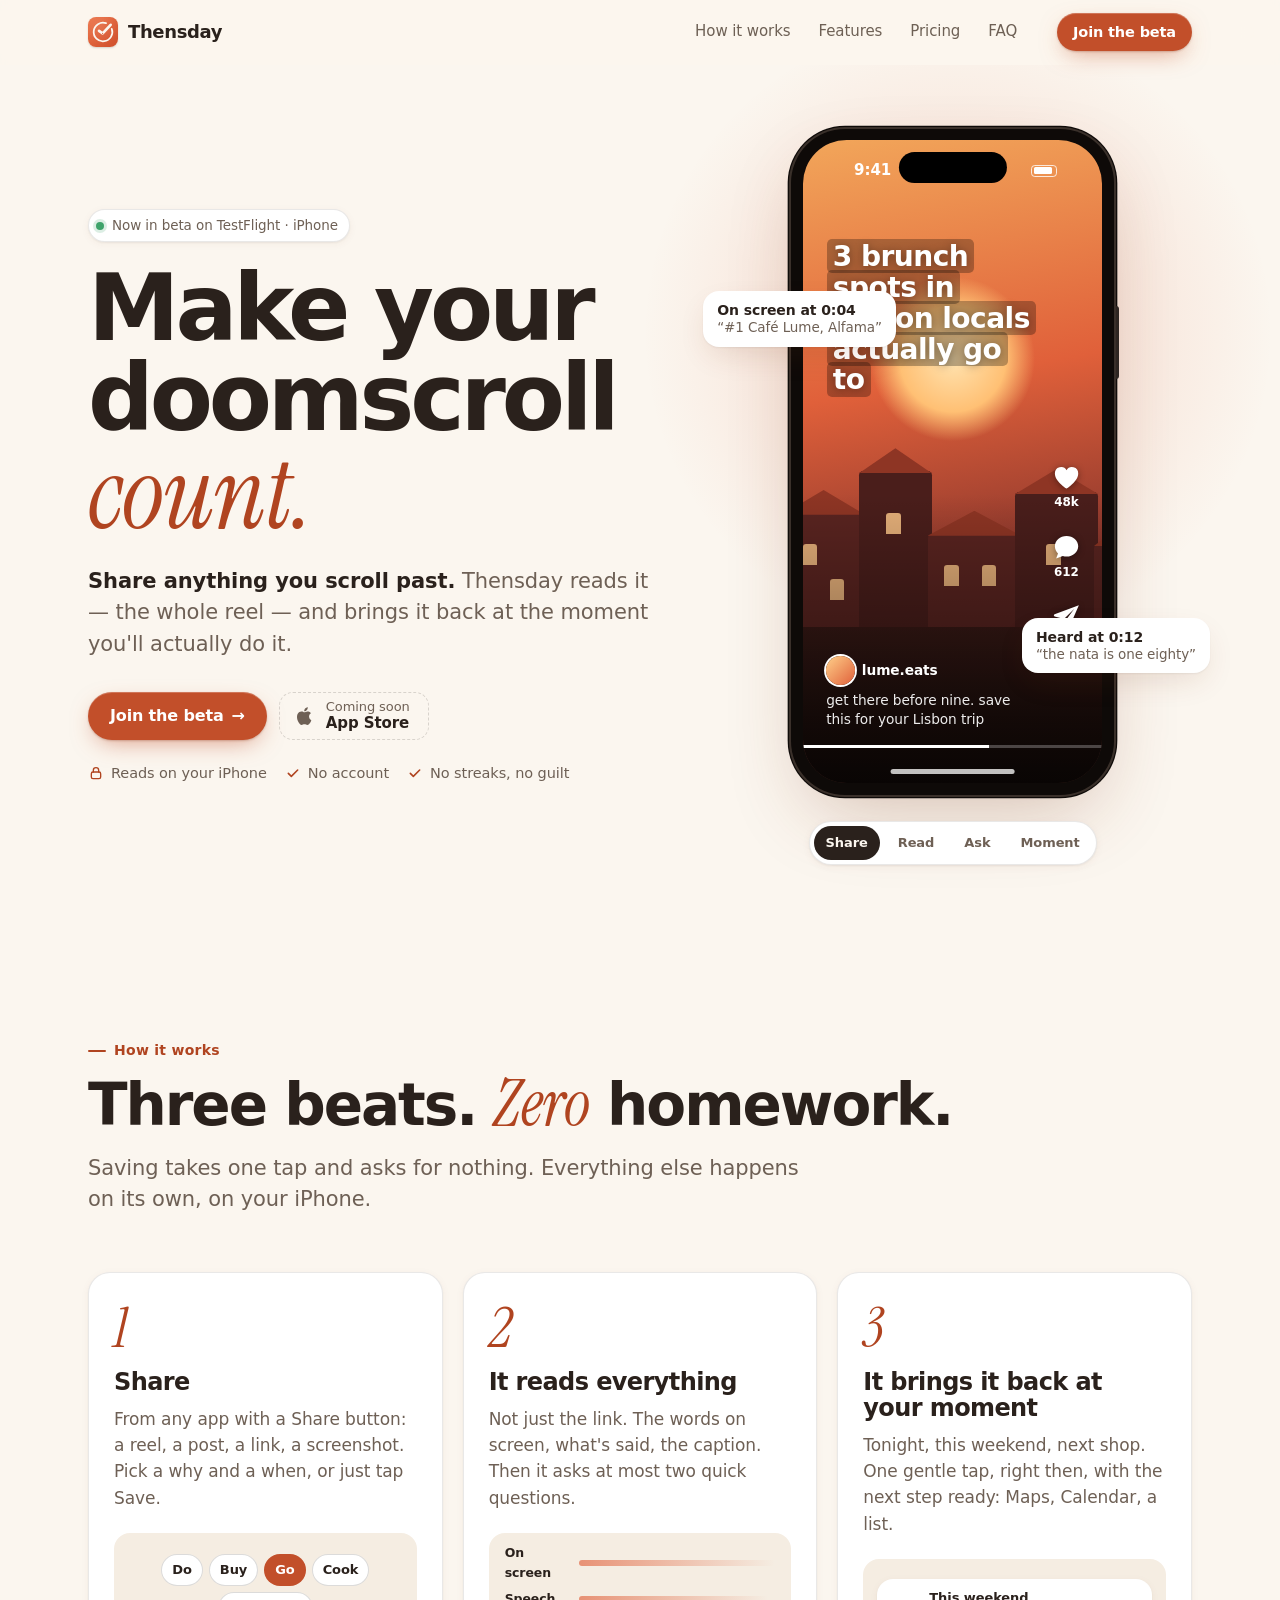
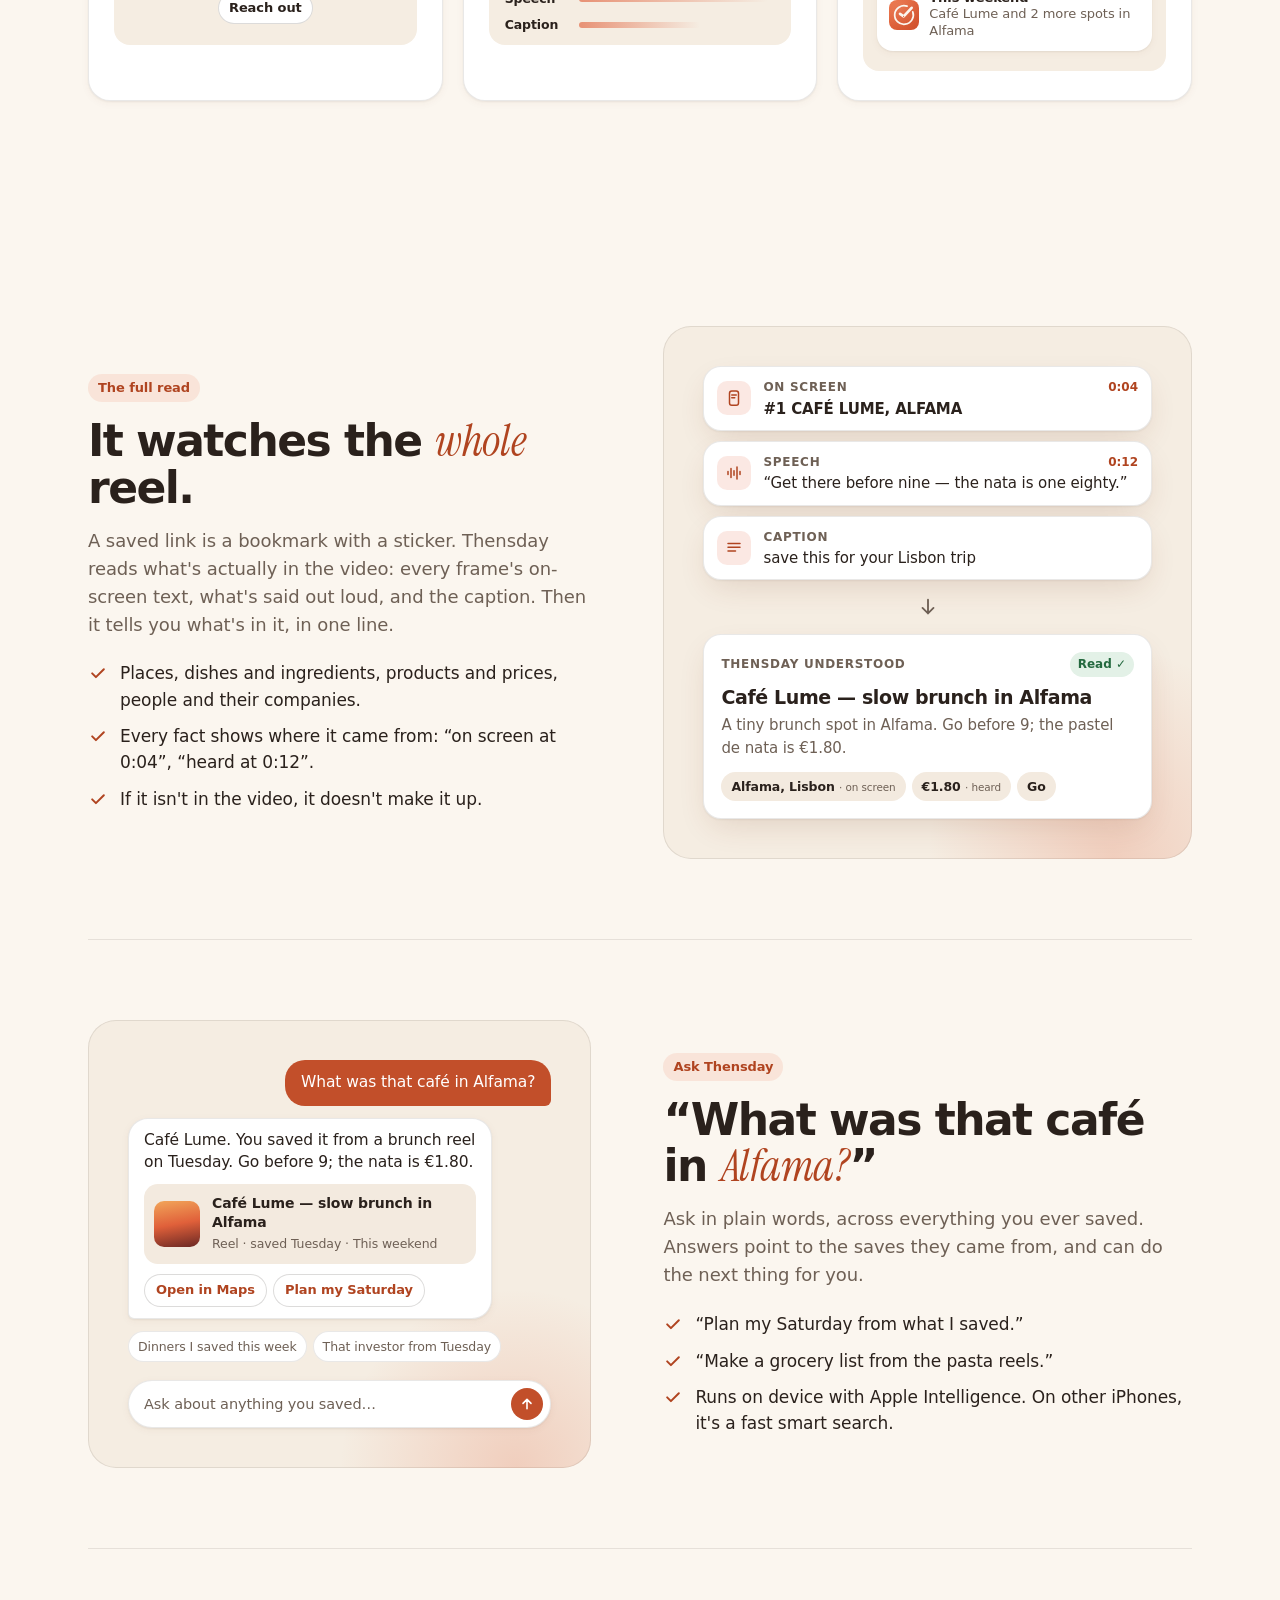
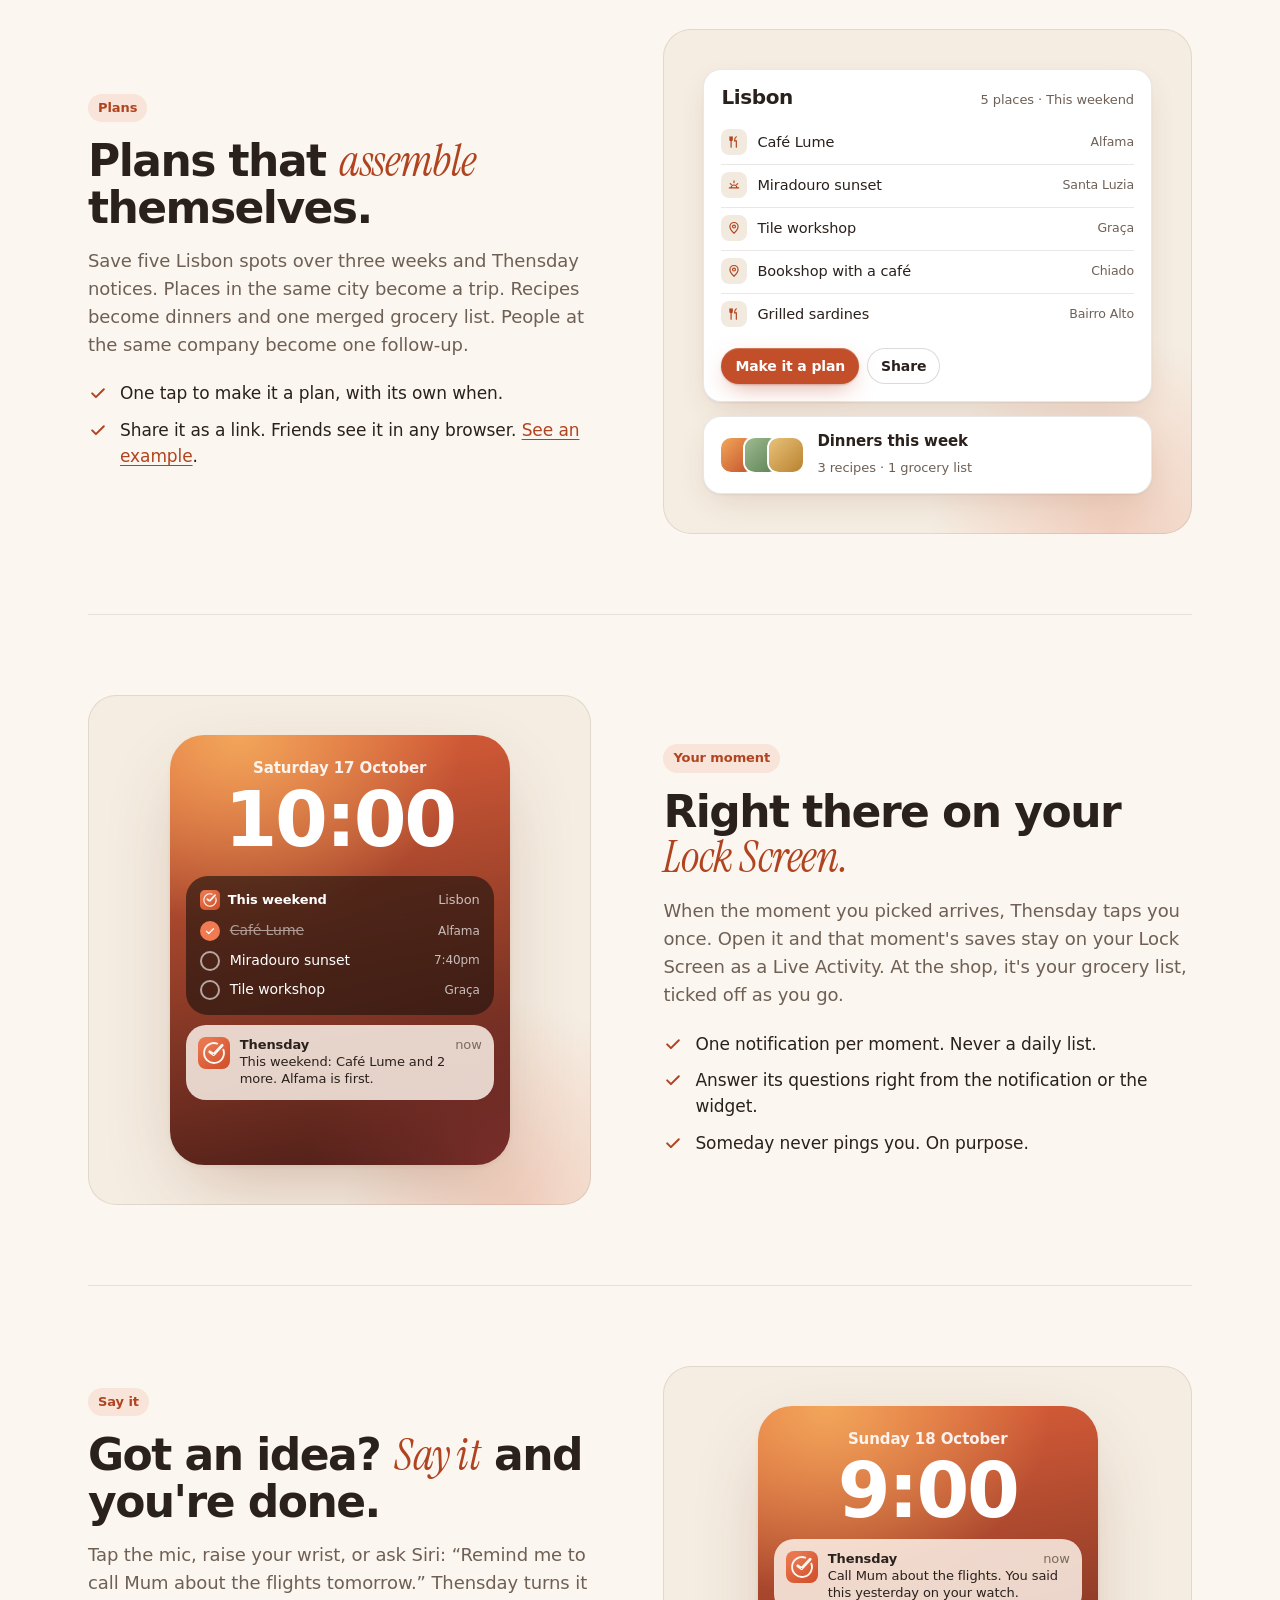
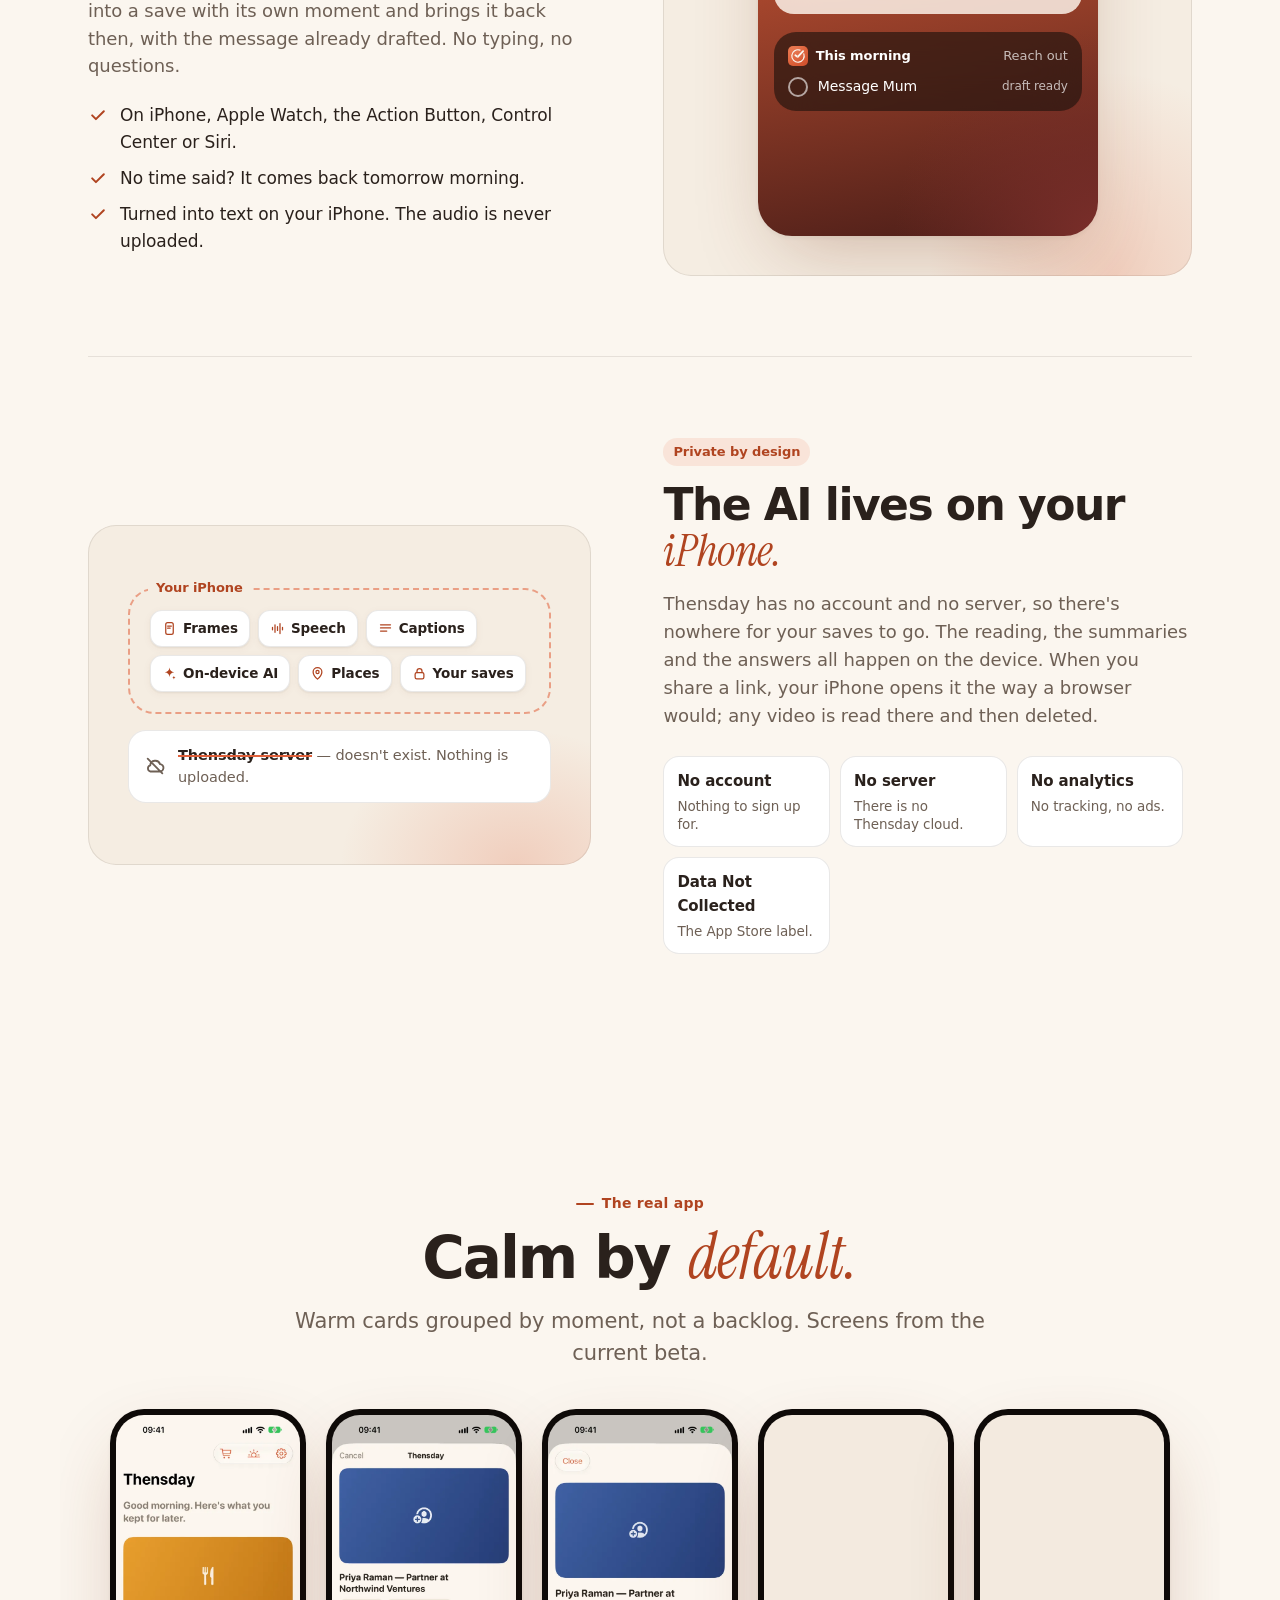
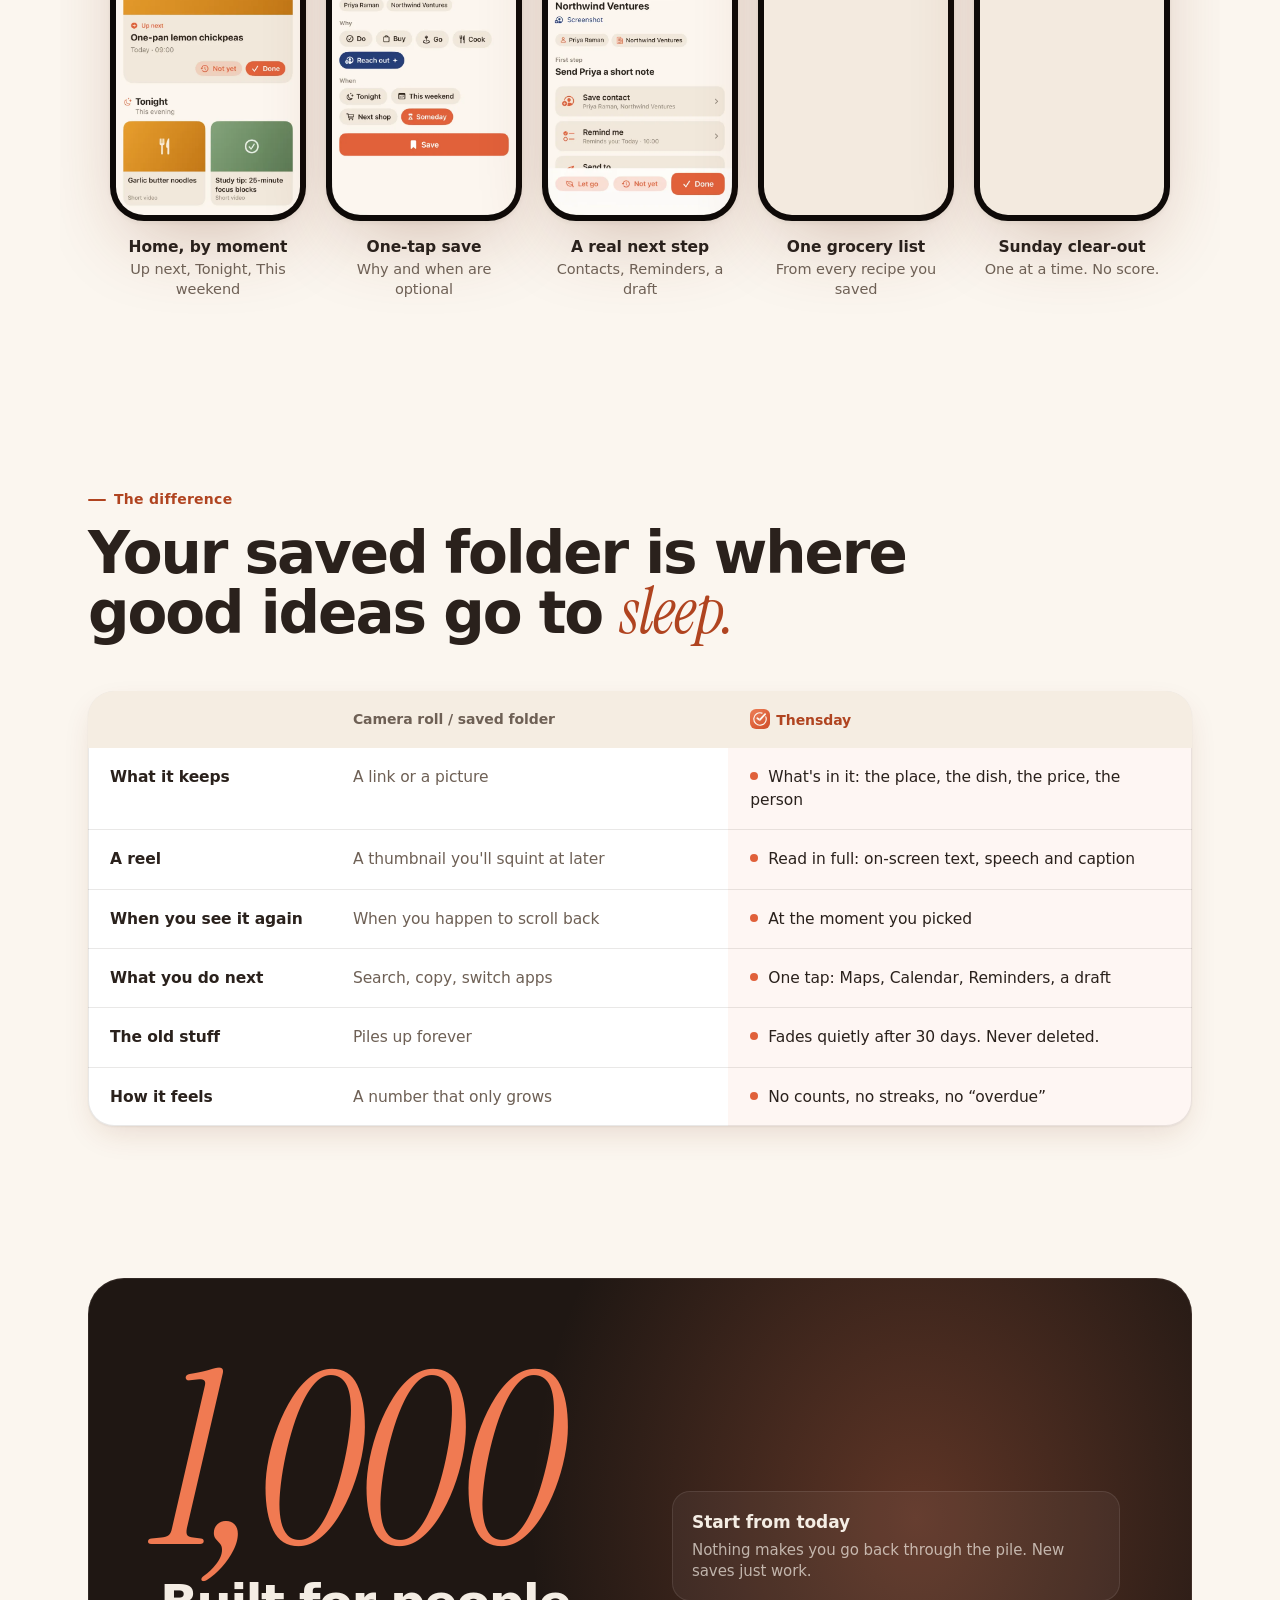
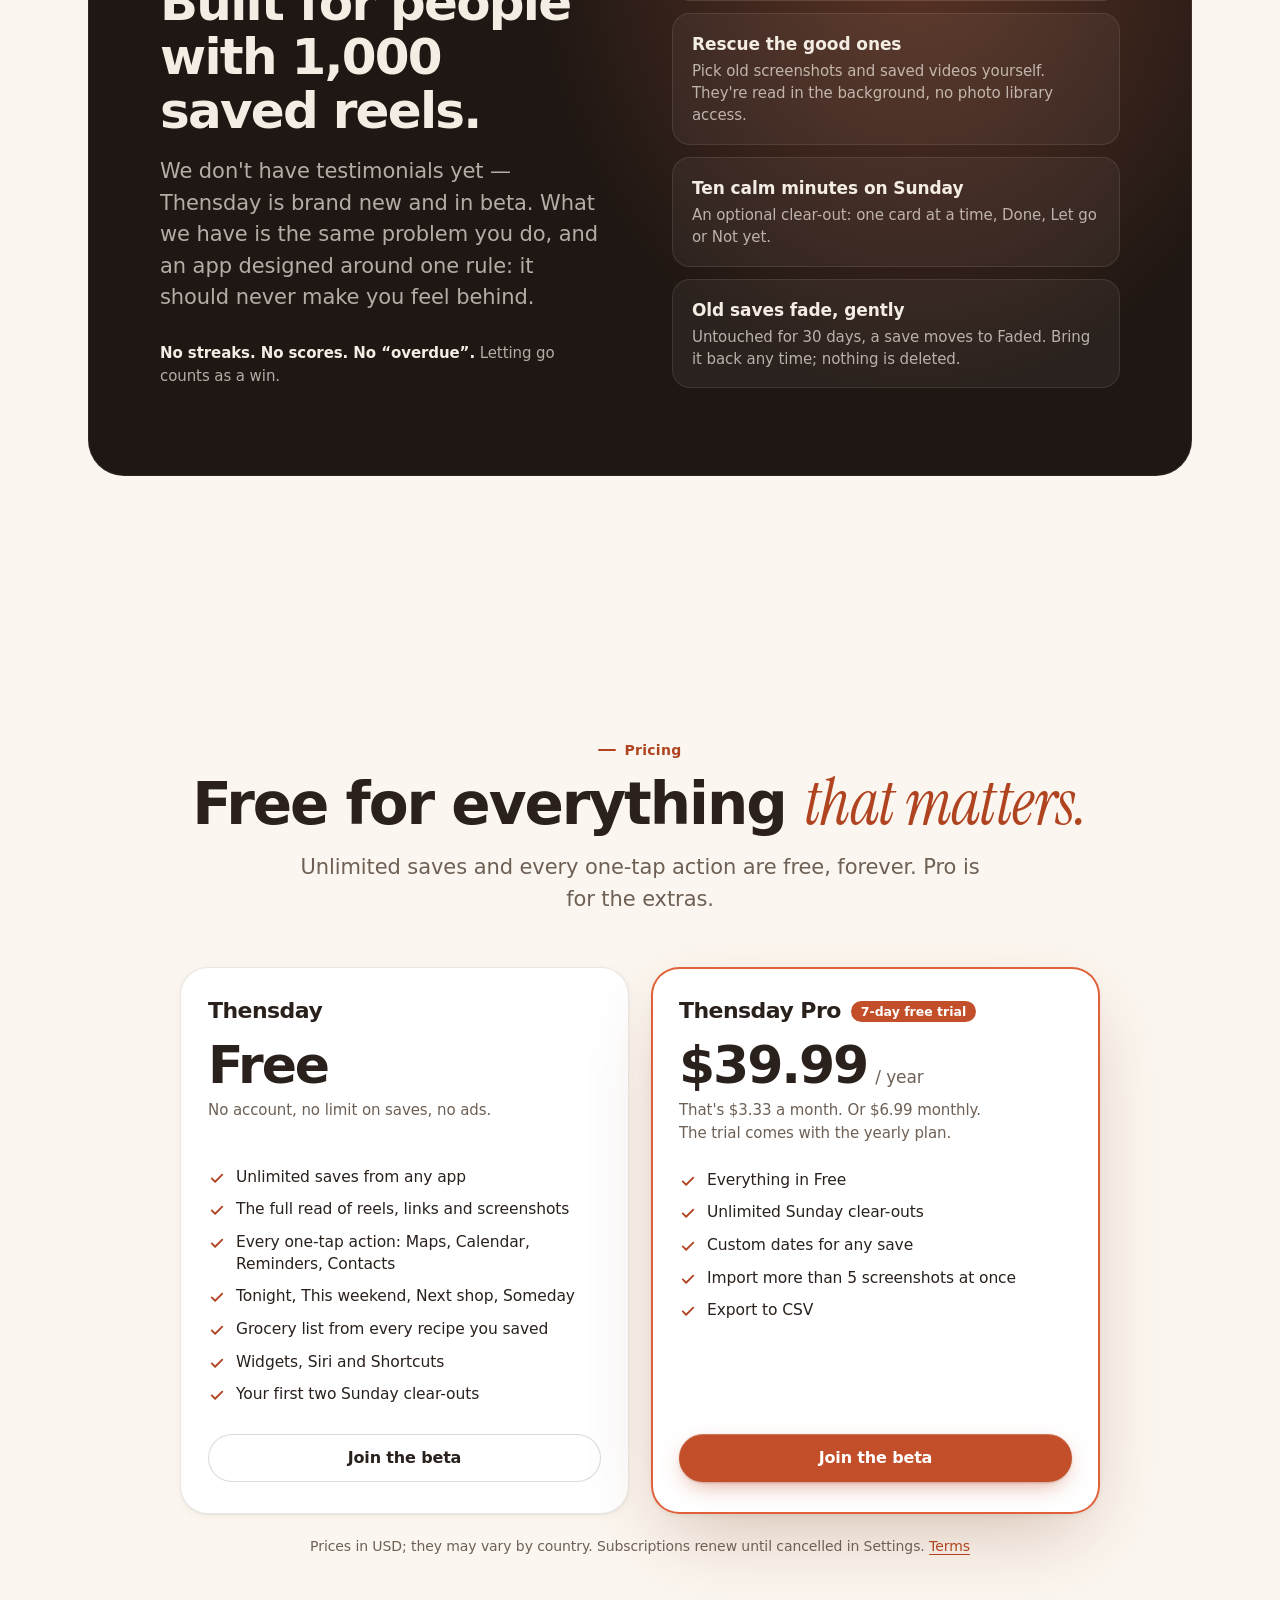
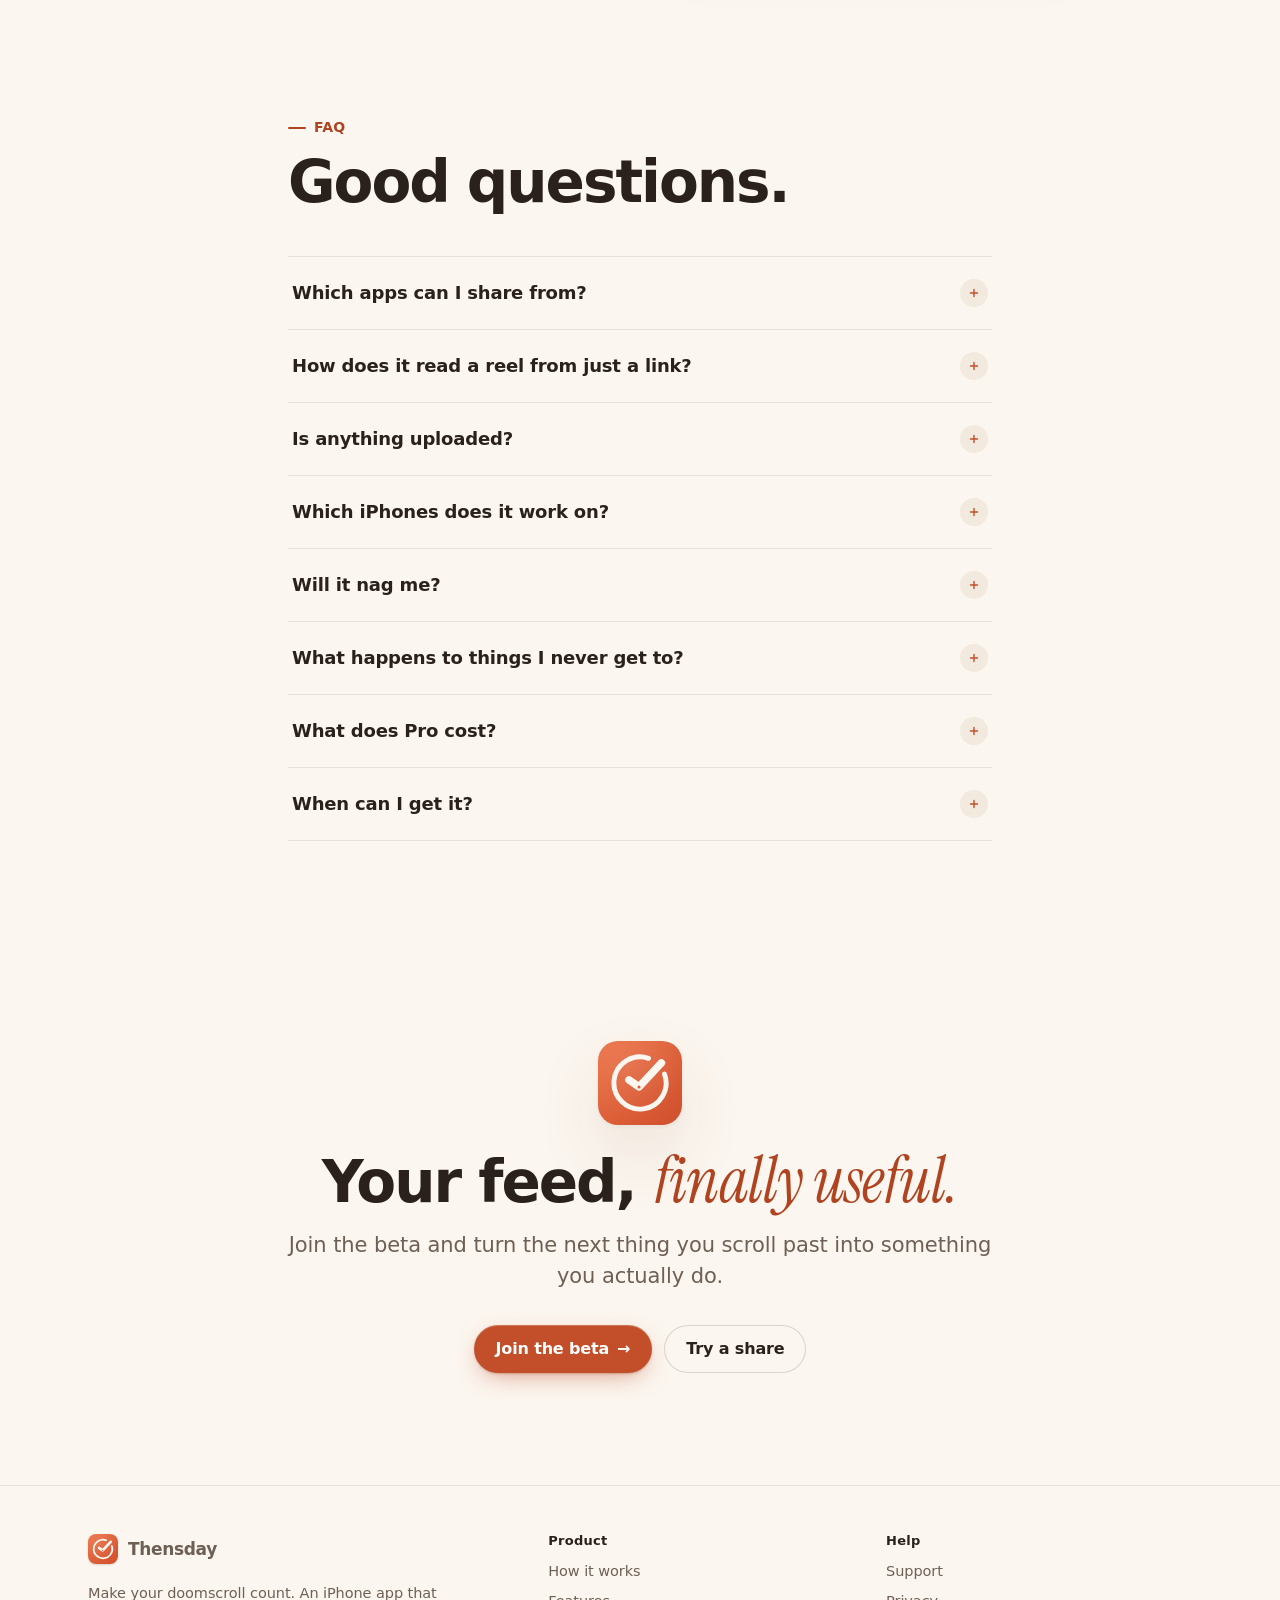
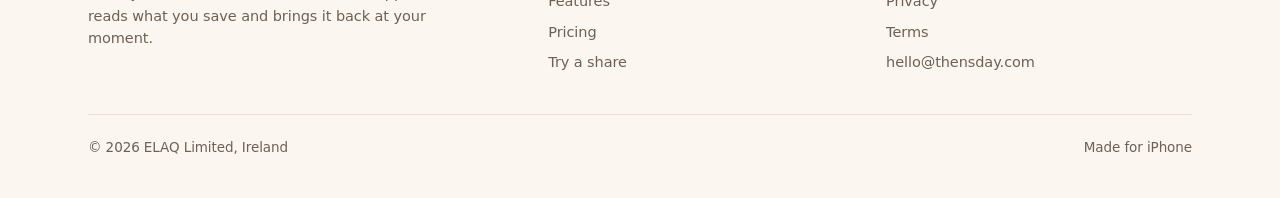
==== commit c8f98238: "Privacy: voice notes, Apple Watch, microphone and speech; homepage: voice capture section" ====
--- a/index.html
+++ b/index.html
@@ -324,8 +324,37 @@
       </div>
     </div>
 
+    <!-- voice -->
+    <div class="feature">
+      <div class="f-copy rv">
+        <span class="tag">Say it</span>
+        <h3>Got an idea? <span class="serif">Say it</span> and you're done.</h3>
+        <p>Tap the mic, raise your wrist, or ask Siri: “Remind me to call Mum about the flights tomorrow.” Thensday turns it into a save with its own moment and brings it back then, with the message already drafted. No typing, no questions.</p>
+        <ul>
+          <li><svg aria-hidden="true"><use href="#i-check"/></svg><span>On iPhone, Apple Watch, the Action Button, Control Center or Siri.</span></li>
+          <li><svg aria-hidden="true"><use href="#i-check"/></svg><span>No time said? It comes back tomorrow morning.</span></li>
+          <li><svg aria-hidden="true"><use href="#i-check"/></svg><span>Turned into text on your iPhone. The audio is never uploaded.</span></li>
+        </ul>
+      </div>
+      <div class="f-viz rv d1" role="img" aria-label="Example Lock Screen the next morning at 9:00 with a Thensday notification: Call Mum about the flights, with a Message Mum action.">
+        <div class="lock-wrap" aria-hidden="true">
+          <div class="lock">
+            <p class="date">Sunday 18 October</p>
+            <p class="time">9:00</p>
+            <div class="lnotif"><img src="/icon.svg" alt=""><div><b>Thensday <em>now</em></b>Call Mum about the flights. You said this yesterday on your watch.</div></div>
+            <div class="la">
+              <div class="la-h"><img src="/icon.svg" alt="">This morning<span>Reach out</span></div>
+              <ul>
+                <li><i></i><span>Message Mum</span><em>draft ready</em></li>
+              </ul>
+            </div>
+          </div>
+        </div>
+      </div>
+    </div>
+
     <!-- private -->
-    <div class="feature">
+    <div class="feature flip">
       <div class="f-copy rv">
         <span class="tag">Private by design</span>
         <h3>The AI lives on your <span class="serif">iPhone.</span></h3>
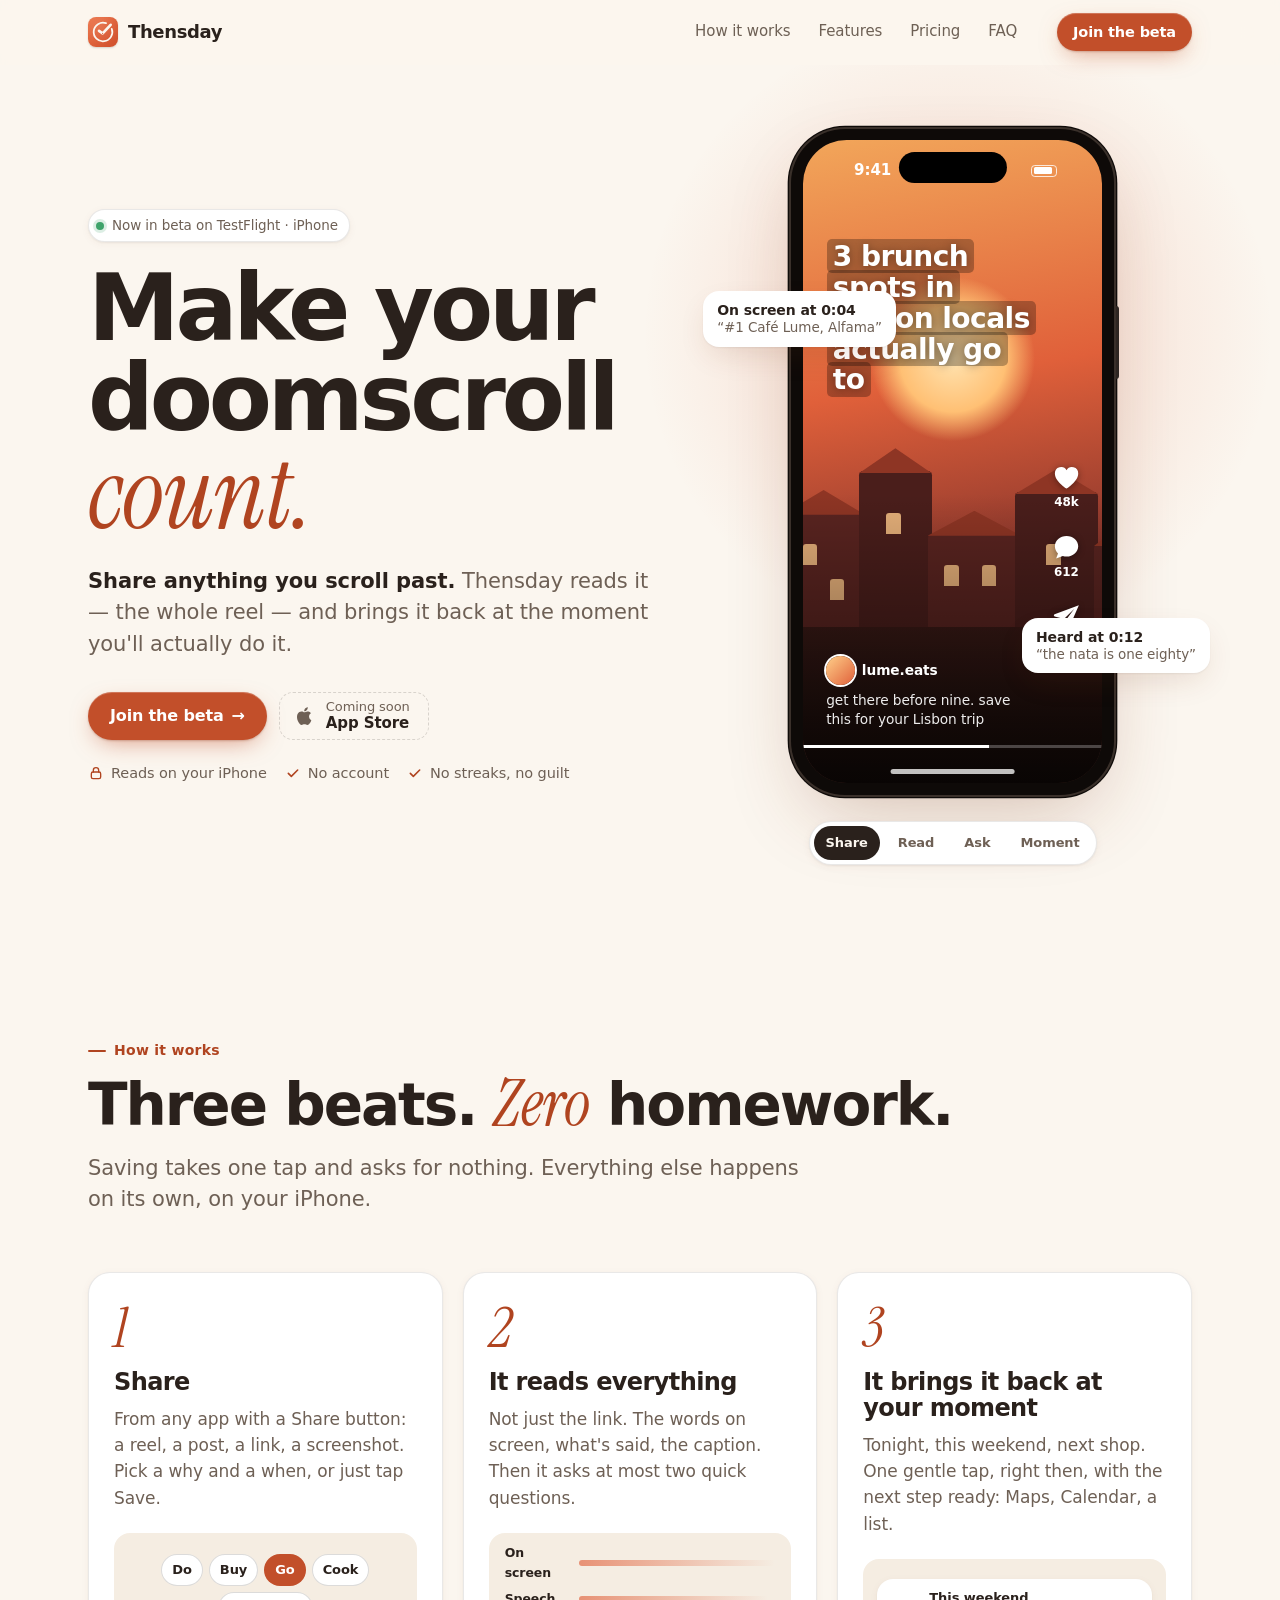
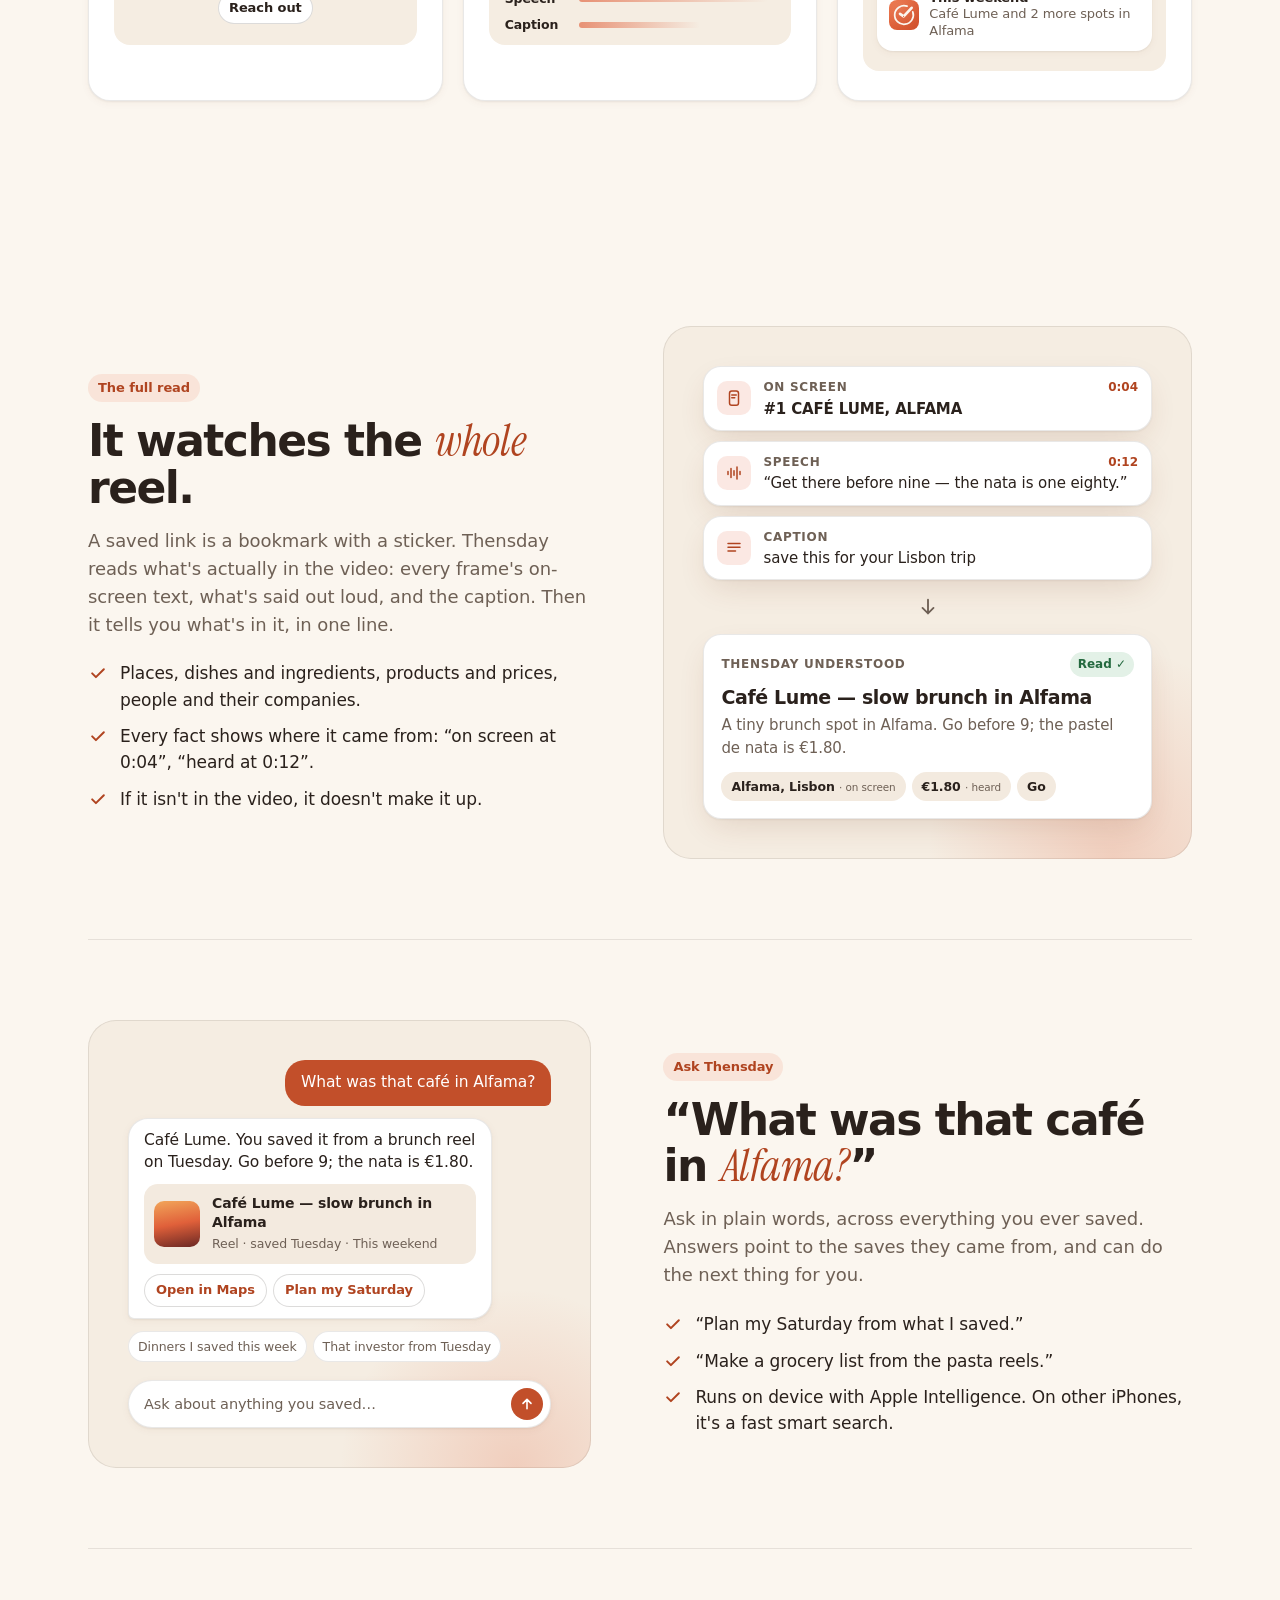
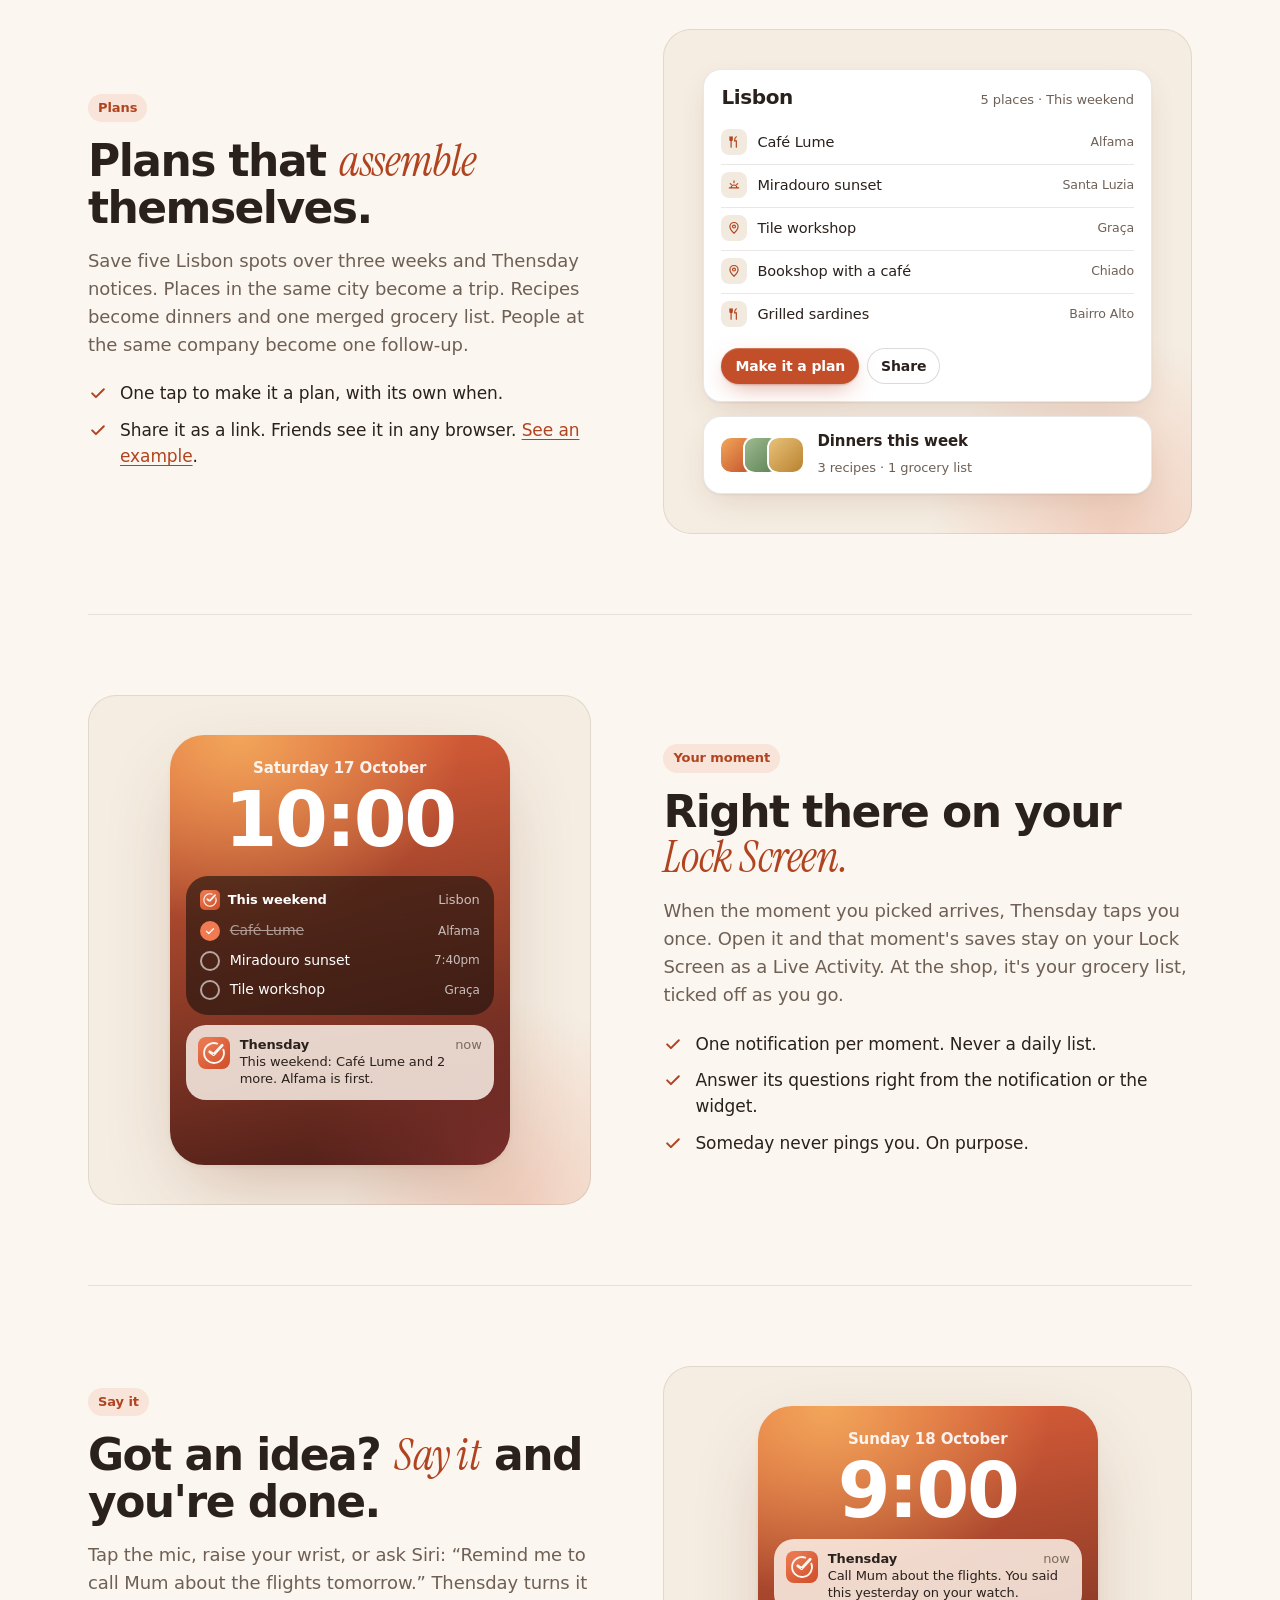
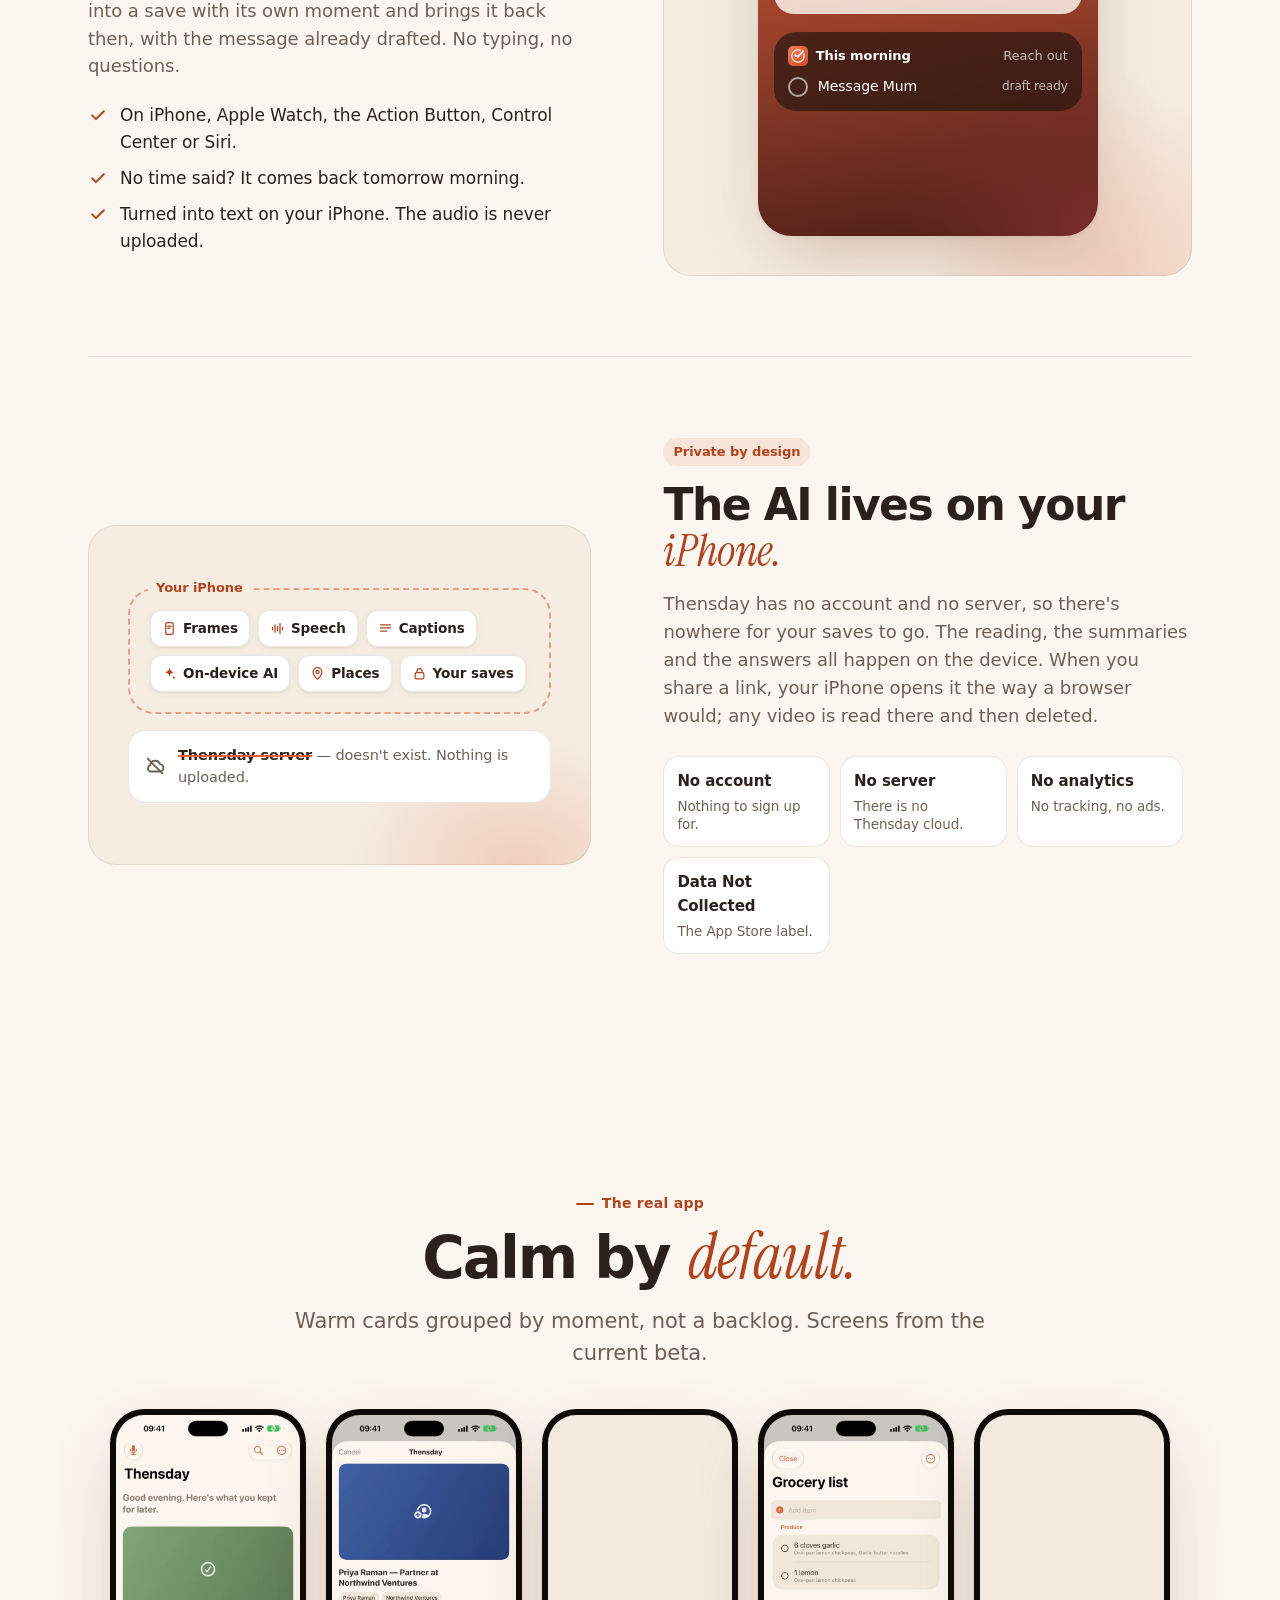
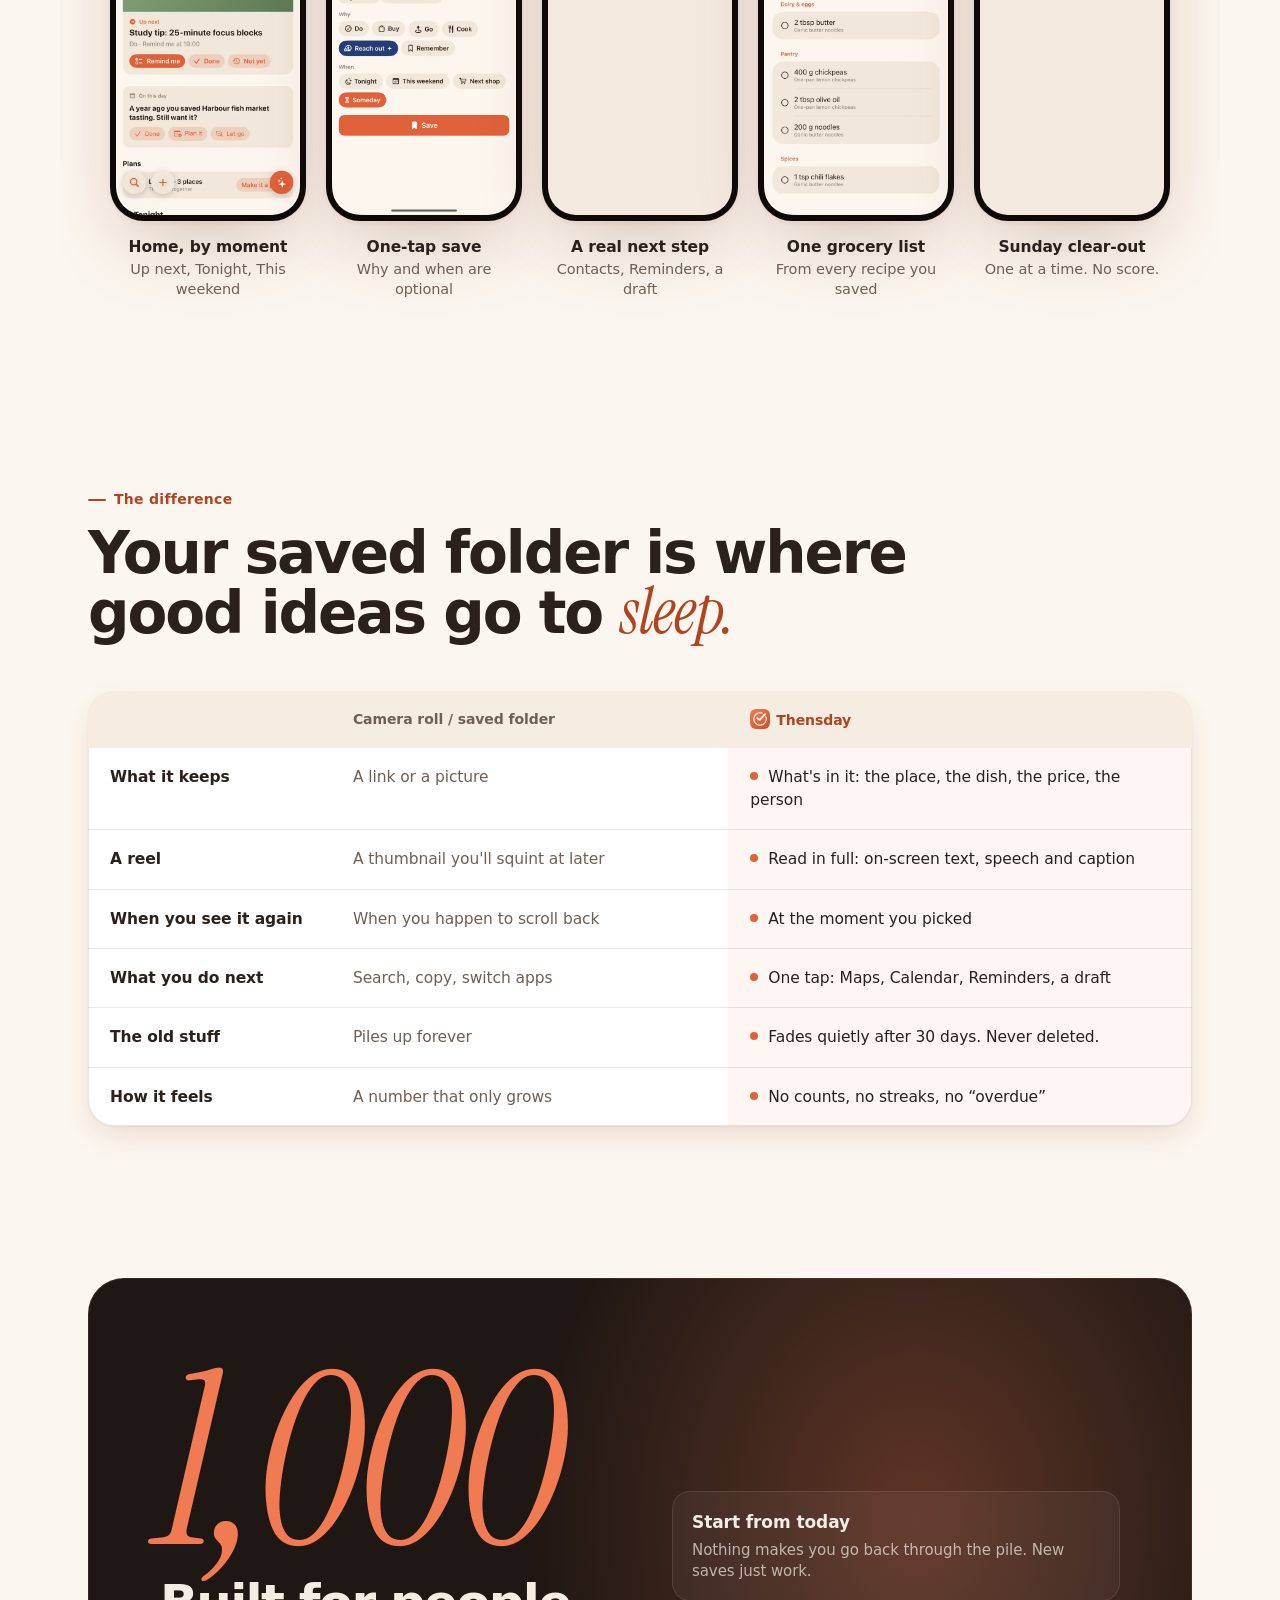
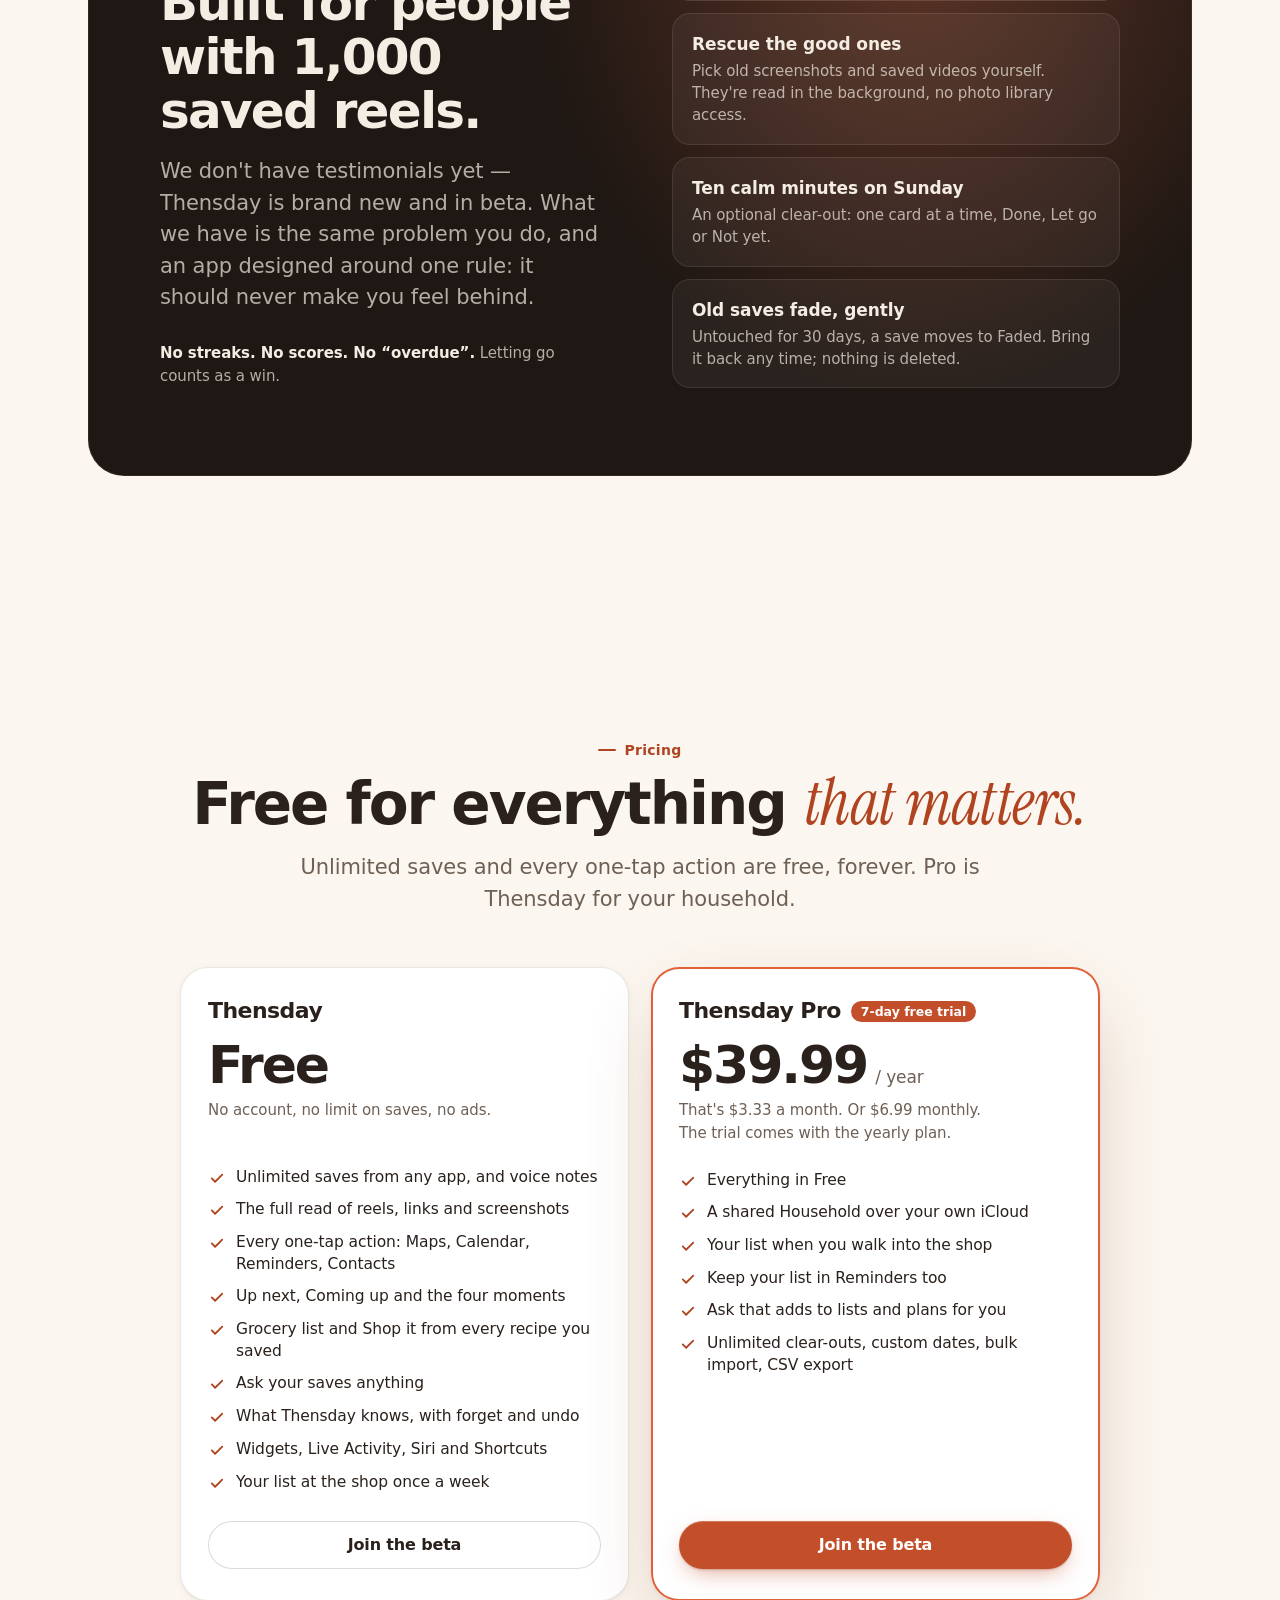
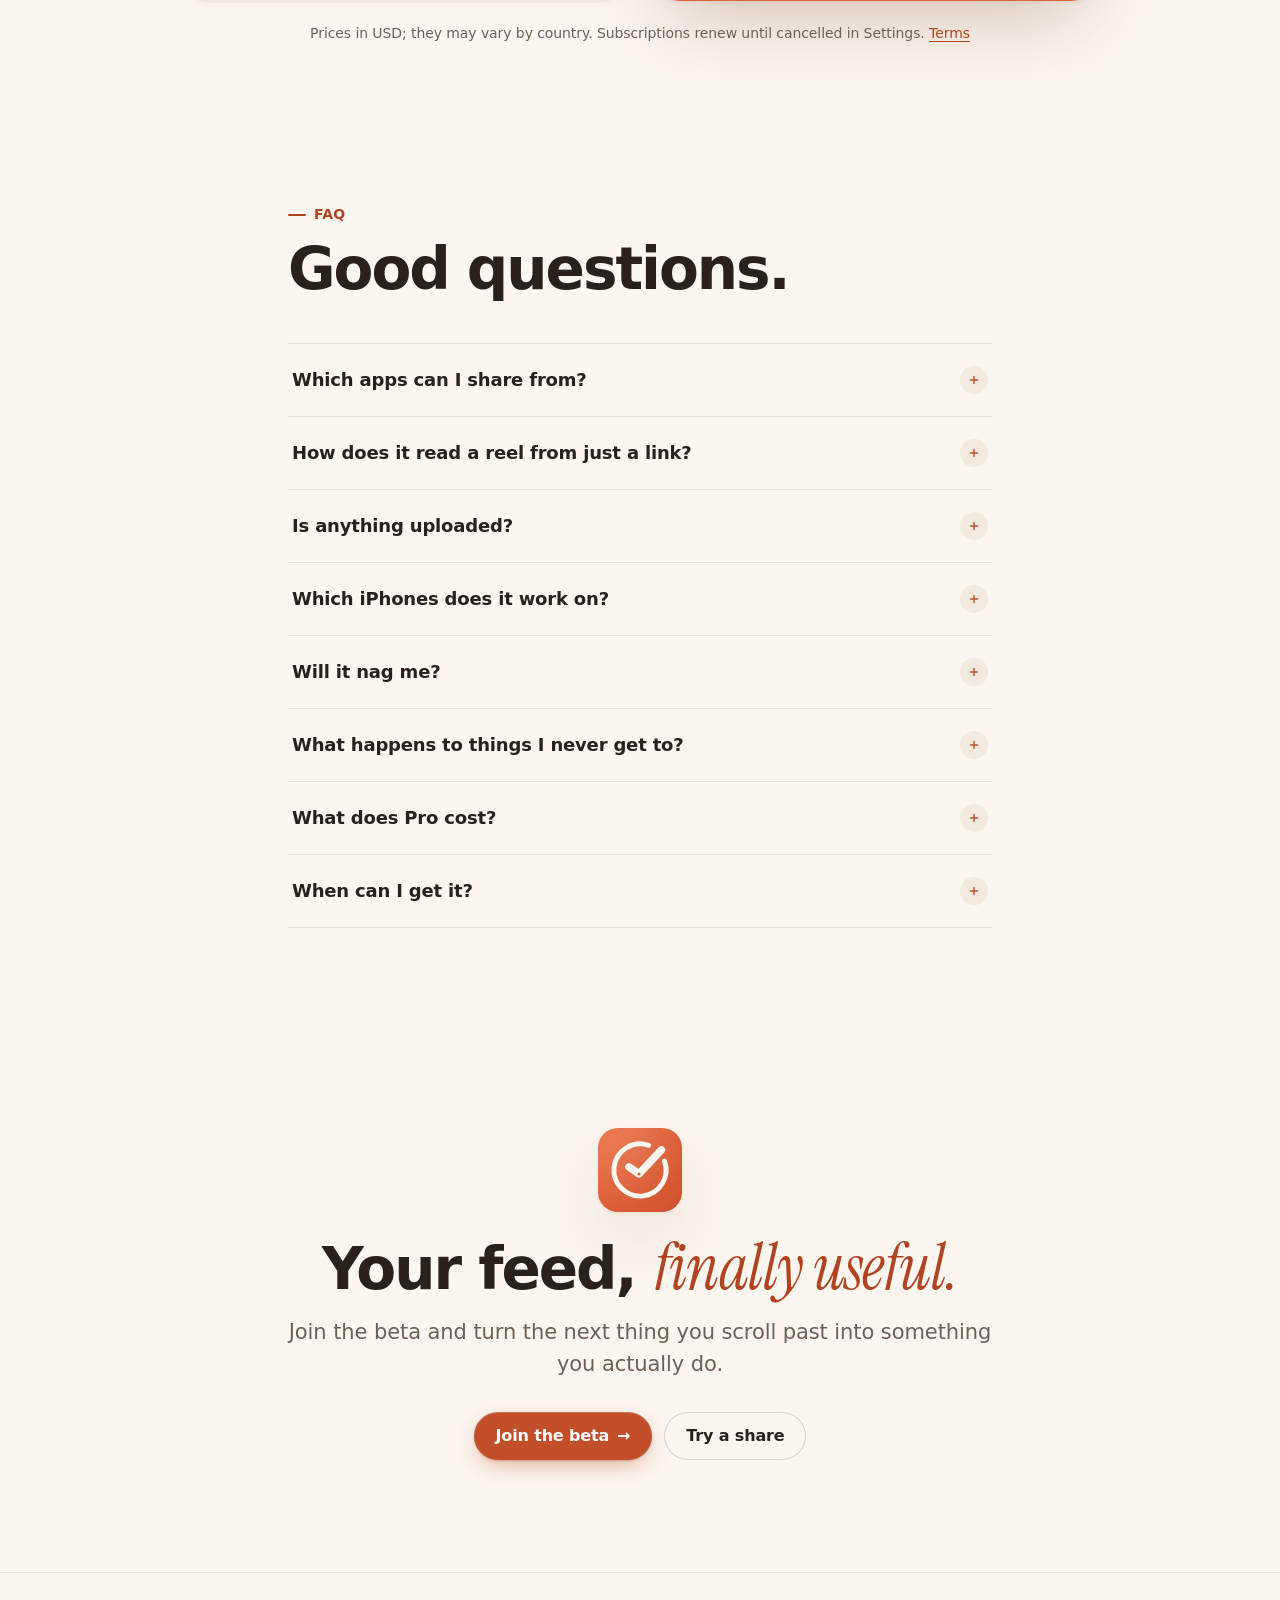
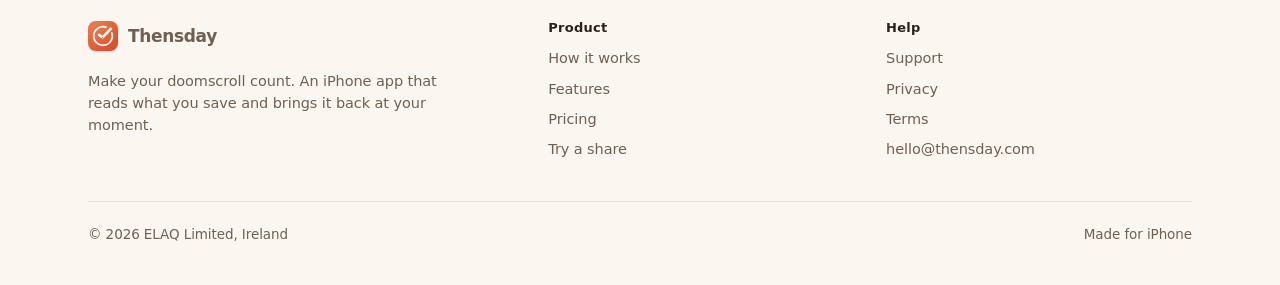
==== commit 1cb5f2f4: "Launch update: round 14 Free and Pro lists, new app screenshots" ====
--- a/index.html
+++ b/index.html
@@ -395,7 +395,7 @@
       <p class="lead rv">Warm cards grouped by moment, not a backlog. Screens from the current beta.</p>
     </div>
     <div class="gallery" role="region" tabindex="0" aria-label="App screenshots, scroll sideways">
-      <figure class="shot rv"><div class="frame"><picture><source srcset="/img/home-dark.webp" media="(prefers-color-scheme: dark)"><img src="/img/home-light.webp" width="600" height="1305" loading="lazy" decoding="async" alt="Thensday home screen: an Up next card for one-pan lemon chickpeas with Not yet and Done buttons, then a Tonight row of saved cards."></picture></div><figcaption><b>Home, by moment</b>Up next, Tonight, This weekend</figcaption></figure>
+      <figure class="shot rv"><div class="frame"><picture><source srcset="/img/home-dark.webp" media="(prefers-color-scheme: dark)"><img src="/img/home-light.webp" width="600" height="1305" loading="lazy" decoding="async" alt="Thensday home screen: a large Up next card with Remind me, Done and Not yet, an On this day card, and a bottom bar for search, capture and Ask."></picture></div><figcaption><b>Home, by moment</b>Up next, Tonight, This weekend</figcaption></figure>
       <figure class="shot rv d1"><div class="frame"><picture><source srcset="/img/share-dark.webp" media="(prefers-color-scheme: dark)"><img src="/img/share-light.webp" width="600" height="1305" loading="lazy" decoding="async" alt="The Thensday share card: extracted facts, why chips (Do, Buy, Go, Cook, Reach out) and when chips (Tonight, This weekend, Next shop, Someday), and a Save button."></picture></div><figcaption><b>One-tap save</b>Why and when are optional</figcaption></figure>
       <figure class="shot rv d2"><div class="frame"><picture><source srcset="/img/detail-dark.webp" media="(prefers-color-scheme: dark)"><img src="/img/detail-light.webp" width="600" height="1305" loading="lazy" decoding="async" alt="A saved screenshot of an investor, with a first step, Send Priya a short note, and actions to save the contact and set a reminder."></picture></div><figcaption><b>A real next step</b>Contacts, Reminders, a draft</figcaption></figure>
       <figure class="shot rv"><div class="frame"><picture><source srcset="/img/grocery-dark.webp" media="(prefers-color-scheme: dark)"><img src="/img/grocery-light.webp" width="600" height="1305" loading="lazy" decoding="async" alt="A merged grocery list grouped into Produce, Dairy and Eggs, Pantry and Spices."></picture></div><figcaption><b>One grocery list</b>From every recipe you saved</figcaption></figure>
@@ -455,7 +455,7 @@
     <div class="center">
       <p class="kicker rv">Pricing</p>
       <h2 class="h2 rv" id="p-h">Free for everything <span class="serif em">that matters.</span></h2>
-      <p class="lead rv">Unlimited saves and every one-tap action are free, forever. Pro is for the extras.</p>
+      <p class="lead rv">Unlimited saves and every one-tap action are free, forever. Pro is Thensday for your household.</p>
     </div>
     <div class="prices">
       <div class="price rv">
@@ -463,14 +463,7 @@
         <div class="amount"><b>Free</b></div>
         <p class="sub">No account, no limit on saves, no ads.</p>
         <ul>
-          <li><svg aria-hidden="true"><use href="#i-check"/></svg>Unlimited saves from any app</li>
-          <li><svg aria-hidden="true"><use href="#i-check"/></svg>The full read of reels, links and screenshots</li>
-          <li><svg aria-hidden="true"><use href="#i-check"/></svg>Every one-tap action: Maps, Calendar, Reminders, Contacts</li>
-          <li><svg aria-hidden="true"><use href="#i-check"/></svg>Tonight, This weekend, Next shop, Someday</li>
-          <li><svg aria-hidden="true"><use href="#i-check"/></svg>Grocery list from every recipe you saved</li>
-          <li><svg aria-hidden="true"><use href="#i-check"/></svg>Widgets, Siri and Shortcuts</li>
-          <li><svg aria-hidden="true"><use href="#i-check"/></svg>Your first two Sunday clear-outs</li>
-        </ul>
+          <li><svg aria-hidden="true"><use href="#i-check"/></svg>Unlimited saves from any app, and voice notes</li><li><svg aria-hidden="true"><use href="#i-check"/></svg>The full read of reels, links and screenshots</li><li><svg aria-hidden="true"><use href="#i-check"/></svg>Every one-tap action: Maps, Calendar, Reminders, Contacts</li><li><svg aria-hidden="true"><use href="#i-check"/></svg>Up next, Coming up and the four moments</li><li><svg aria-hidden="true"><use href="#i-check"/></svg>Grocery list and Shop it from every recipe you saved</li><li><svg aria-hidden="true"><use href="#i-check"/></svg>Ask your saves anything</li><li><svg aria-hidden="true"><use href="#i-check"/></svg>What Thensday knows, with forget and undo</li><li><svg aria-hidden="true"><use href="#i-check"/></svg>Widgets, Live Activity, Siri and Shortcuts</li><li><svg aria-hidden="true"><use href="#i-check"/></svg>Your list at the shop once a week</li></ul>
         <a class="btn btn-ghost" href="mailto:hello@thensday.com?subject=Thensday%20beta">Join the beta</a>
       </div>
       <div class="price pro rv d1">
@@ -478,12 +471,7 @@
         <div class="amount"><b>$39.99</b><span>/ year</span></div>
         <p class="sub">That's $3.33 a month. Or $6.99 monthly.<br>The trial comes with the yearly plan.</p>
         <ul>
-          <li><svg aria-hidden="true"><use href="#i-check"/></svg>Everything in Free</li>
-          <li><svg aria-hidden="true"><use href="#i-check"/></svg>Unlimited Sunday clear-outs</li>
-          <li><svg aria-hidden="true"><use href="#i-check"/></svg>Custom dates for any save</li>
-          <li><svg aria-hidden="true"><use href="#i-check"/></svg>Import more than 5 screenshots at once</li>
-          <li><svg aria-hidden="true"><use href="#i-check"/></svg>Export to CSV</li>
-        </ul>
+          <li><svg aria-hidden="true"><use href="#i-check"/></svg>Everything in Free</li><li><svg aria-hidden="true"><use href="#i-check"/></svg>A shared Household over your own iCloud</li><li><svg aria-hidden="true"><use href="#i-check"/></svg>Your list when you walk into the shop</li><li><svg aria-hidden="true"><use href="#i-check"/></svg>Keep your list in Reminders too</li><li><svg aria-hidden="true"><use href="#i-check"/></svg>Ask that adds to lists and plans for you</li><li><svg aria-hidden="true"><use href="#i-check"/></svg>Unlimited clear-outs, custom dates, bulk import, CSV export</li></ul>
         <a class="btn" href="mailto:hello@thensday.com?subject=Thensday%20beta">Join the beta</a>
       </div>
     </div>
